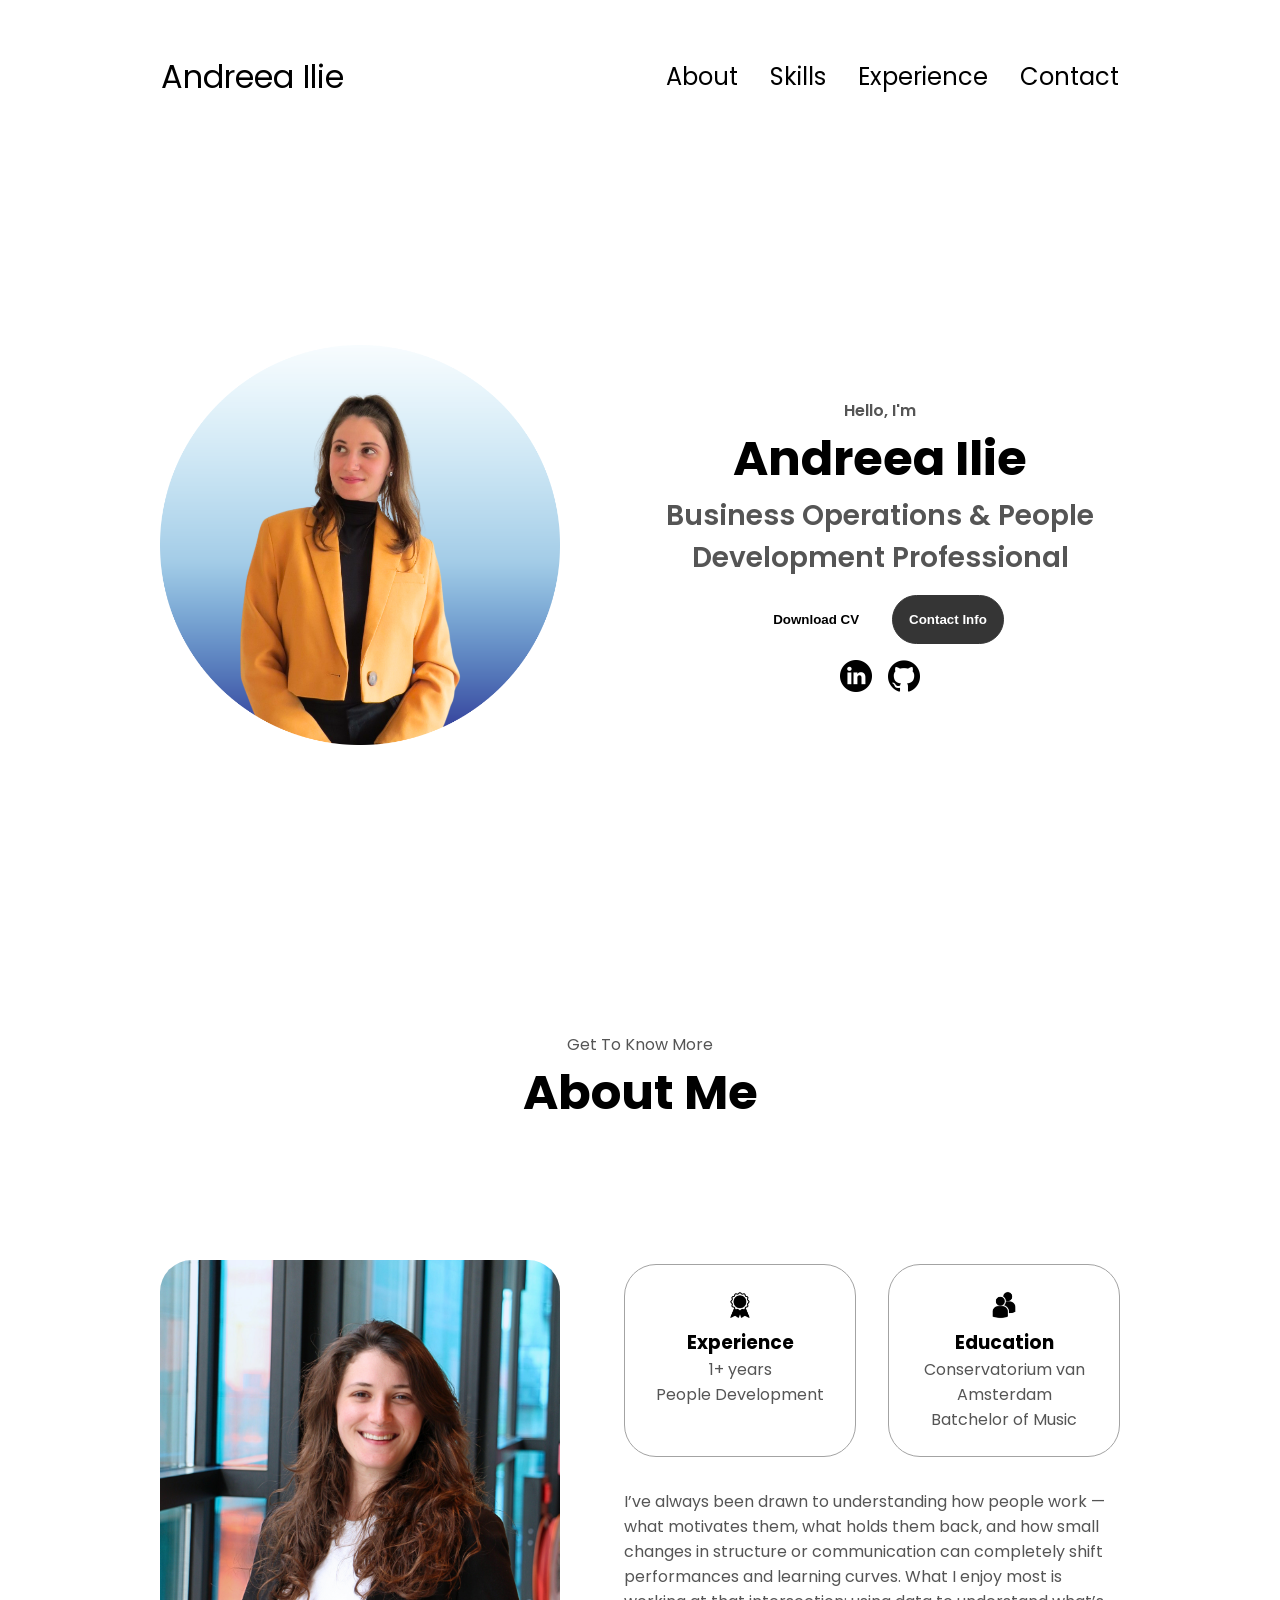
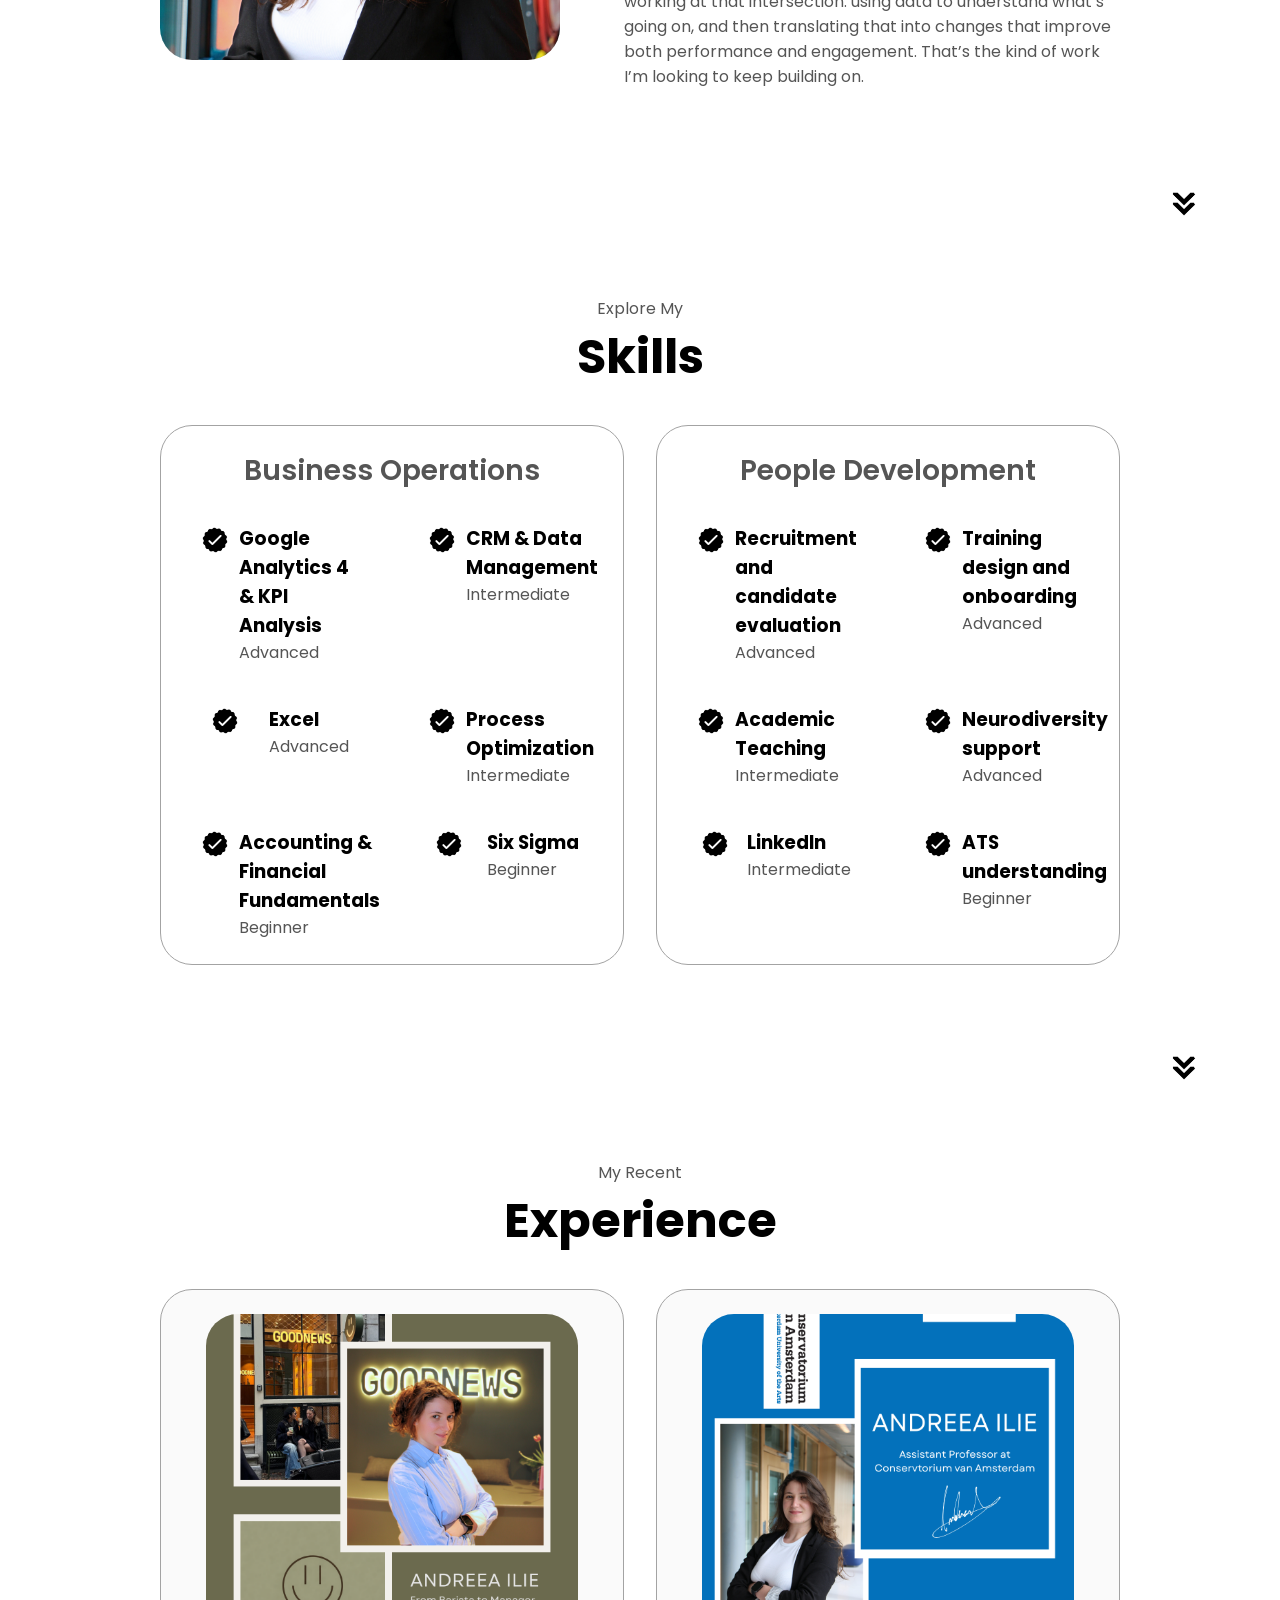
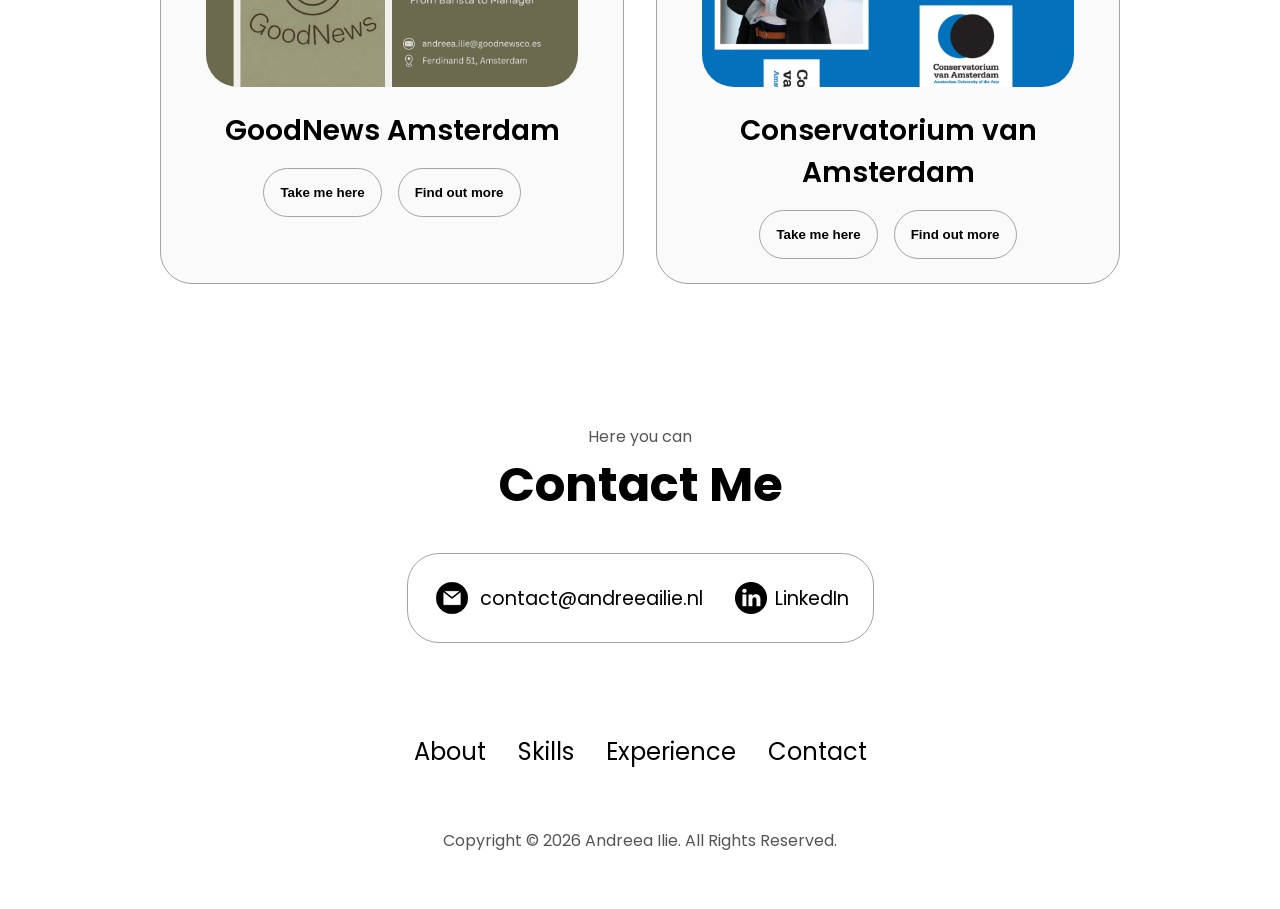
==== index.html @ b05b3b9e "Fix logo name spacing in hamburger nav" ====
<!doctype html>
<html lang="en">
  <head>
    <meta charset="UTF-8" />
    <meta http-equiv="X-UA-Compatible" content="IE=edge" />
    <meta name="viewport" content="width=device-width, initial-scale=1.0" />
    <title>My Portofolio</title>
    <link rel="stylesheet" href="style.css" />
    <link rel="stylesheet" href="mediaqueries.css" />
  </head>
  <body>
    <nav id="desktop-nav">
      <div class="logo">Andreea Ilie</div>
      <div>
        <ul class="nav-links">
          <li><a href="#about">About</a></li>
          <li><a href="#skills">Skills</a></li>
          <li><a href="#experience">Experience</a></li>
          <li><a href="#contact">Contact</a></li>
        </ul>
      </div>
    </nav>
    <nav id="hamburger-nav">
      <div class="logo">Andreea  Ilie</div>
      <div class="hamburger-menu">
        <div class="hamburger-icon" onclick="toggleMenu()">
          <span></span>
          <span></span>
          <span></span>
        </div>
        <div class="menu-links">
          <li><a href="#about" onclick="toggleMenu()">About</a></li>
          <li><a href="#skills" onclick="toggleMenu()">Skills</a></li>
          <li><a href="#experience" onclick="toggleMenu()">Experience</a></li>
          <li><a href="#contact" onclick="toggleMenu()">Contact</a></li>
        </div>
      </div>
    </nav>
    <section id="profile">
      <div class="section__pic-container">
        <img
          src="./assets/profile-pic.png"
          alt="Andreea Ilie profile picture"
        />
      </div>
      <div class="section__text">
        <p class="section__text__p1">Hello, I'm</p>
        <h1 class="title">Andreea Ilie</h1>
        <p class="section__text__p2">
          Business Operations & People Development Professional
        </p>
        <div class="btn-container">
          <button
            class="btn btn-color-2"
            onclick="window.open('./assets/resume-example.pdf')"
          >
            Download CV
          </button>
          <button
            class="btn btn-color-1"
            onclick="location.href = './#contact'"
          >
            Contact Info
          </button>
        </div>
        <div id="socials-container">
          <img
            src="./assets/linkedin.png"
            alt="My LinkedIn profile"
            class="icon"
            onclick="
              location.href = 'https://www.linkedin.com/in/andreea-ilie-nl/'
            "
          />
          <img
            src="./assets/github.png"
            alt="My Github profile"
            class="icon"
            onclick="location.href = 'https://github.com/andreeailie26/'"
          />
        </div>
      </div>
    </section>
    <section id="about">
      <p class="section__text__p1">Get To Know More</p>
      <h1 class="title">About Me</h1>
      <div class="section-container">
        <div class="section__pic-container">
          <img
            src="./assets/about-pic.png"
            alt="Profile picture"
            class="about-pic"
          />
        </div>
        <div class="about-details-container">
          <div class="about-containers">
            <div class="details-container">
              <img
                src="./assets/experience.png"
                alt="Experience icon"
                class="icon"
              />
              <h3>Experience</h3>
              <p>1+ years <br />People Development</p>
            </div>
            <div class="details-container">
              <img
                src="./assets/education.png"
                alt="Education icon"
                class="icon"
              />
              <h3>Education</h3>
              <p>Conservatorium van Amsterdam<br />Batchelor of Music</p>
            </div>
          </div>
          <div class="text-container">
            <p>
              I’ve always been drawn to understanding how people work — what
              motivates them, what holds them back, and how small changes in
              structure or communication can completely shift performances and
              learning curves. What I enjoy most is working at that
              intersection: using data to understand what’s going on, and then
              translating that into changes that improve both performance and
              engagement. That’s the kind of work I’m looking to keep building
              on.
            </p>
          </div>
        </div>
      </div>
      <img
        src="./assets/arrow.png"
        alt="Arrow icon"
        class="icon arrow"
        onclick="location.href = './#skills'"
      />
    </section>
    <section id="skills">
     <p class="section_text_p1">Explore My</p>
    <h1 class="title">Skills</h1>
    <div class="experience-details-container">
        <div class="about-containers">
            <div class="details-container">
                <h2 class="experience-sub-title">Business Operations</h2>
                    <div class="article-container">
                        <article>
                            <img 
                            src="./assets/checkmark.png" 
                            alt="Experience icon" 
                            class="icon"
                            /> 
                            <div>
                            <h3>Google Analytics 4 & KPI Analysis</h3> 
                            <p>Advanced</p>
                            </div>
                        </article>
                        <article>
                             <img 
                            src="./assets/checkmark.png" 
                            alt="Experience icon" 
                            class="icon"
                            /> 
                            <div>
                                <h3>CRM & Data Management</h3> 
                                <p>Intermediate</p>
                            </div>
                        </article>
                        <article>
                            <img 
                            src="./assets/checkmark.png" 
                            alt="Experience icon" 
                            class="icon"
                            /> 
                            <div>
                                <h3>Excel</h3> 
                                <p>Advanced</p>
                            </div>
                        </article>
                        <article>
                            <img 
                            src="./assets/checkmark.png" 
                            alt="Experience icon" 
                            class="icon"
                            /> 
                            <div>
                                <h3>Process Optimization</h3> 
                                <p>Intermediate</p>
                            </div>
                        </article>
                        <article>
                            <img 
                            src="./assets/checkmark.png" 
                            alt="Experience icon" 
                            class="icon"
                            /> 
                            <div>
                                <h3>Accounting & Financial Fundamentals</h3> 
                                <p>Beginner</p>
                            </div>
                        </article>
                        <article>
                            <img 
                            src="./assets/checkmark.png" 
                            alt="Experience icon" 
                            class="icon"
                            /> 
                            <div>
                                <h3>Six Sigma</h3> 
                                <p>Beginner</p>
                            </div>
                        </article>
                    </div>
                </div>
                    <div class="details-container">
                        <h2 class="experience-sub-title">People Development</h2>
                        <div class="article-container">
                            <article>
                                <img 
                                src="./assets/checkmark.png" 
                                alt="Experience icon" 
                                class="icon"
                                /> 
                                <div>
                                    <h3>Recruitment and candidate evaluation </h3> 
                                    <p>Advanced</p>
                                </div>
                            </article>
                            <article>
                                <img 
                                src="./assets/checkmark.png" 
                                alt="Experience icon" 
                                class="icon"
                                /> 
                                <div>
                                    <h3>Training design and onboarding</h3> 
                                    <p>Advanced</p>
                                </div>
                            </article>
                            <article>
                                <img 
                                src="./assets/checkmark.png" 
                                alt="Experience icon" 
                                class="icon"
                                /> 
                                <div>
                                    <h3>Academic Teaching</h3> 
                                    <p>Intermediate</p>
                                </div>
                            </article>
                            <article>
                                <img 
                                src="./assets/checkmark.png" 
                                alt="Experience icon" 
                                class="icon"
                                /> 
                                <div>
                                    <h3>Neurodiversity support</h3> 
                                    <p>Advanced</p>
                                </div>
                            </article>
                            <article>
                                <img 
                                src="./assets/checkmark.png" 
                                alt="Experience icon" 
                                class="icon"
                                /> 
                                <div>
                                    <h3>LinkedIn</h3> 
                                    <p>Intermediate</p>
                                </div>
                            </article>
                            <article>
                                <img 
                                src="./assets/checkmark.png" 
                                alt="Experience icon" 
                                class="icon"
                                /> 
                                <div>
                                    <h3>ATS understanding</h3> 
                                    <p>Beginner</p>                                </div>                        </div>
                    </div>
                </div>
            </div>
            <img 
                src="./assets/arrow.png"
                alt="Arrow icon"
                class="icon arrow"
                onclick="location.href='./#experience'"
            />
    </section>
     <section id="experience">
      <p class="section__text__p1">My Recent</p>
      <h1 class="title">Experience</h1>
       <div class="experience-details-container">
        <div class="about-containers">
          <div class="details-container color-container">
            <div class="experience-container">
              <img
                src="./assets/project-1.png"
                alt="Project 1"
                class="project-img"
              />
            </div>
            <h2 class="experience-sub-title project-title">GoodNews Amsterdam</h2>
            <div class="btn-container">
              <button
                class="btn btn-color-2 project-btn"
                onclick="location.href='https://goodnews.coffee/'"
              >
                Take me here
              </button>
              <button
                class="btn btn-color-2 project-btn"
                onclick="location.href='experience-goodnews.html'"
              >
                Find out more
              </button>
            </div>
          </div>
          <div class="details-container color-container">
            <div class="experience-container">
              <img
                src="./assets/project-2.png"
                alt="Project 2"
                class="project-img"
              />
            </div>
            <h2 class="experience-sub-title project-title">Conservatorium van Amsterdam</h2>
            <div class="btn-container">
              <button
                class="btn btn-color-2 project-btn"
                onclick="location.href='https://conservatoriumvanamsterdam.nl/'"
              >
                Take me here
              </button>
              <button
                class="btn btn-color-2 project-btn"
                onclick="location.href='experience-conservatorium.html'"
              >
                Find out more
              </button>
            </div>
          </div>
    </section>
    <section id="contact">
      <p class="section__text__p1">Here you can</p>
      <h1 class="title">Contact Me</h1>
      <div class="contact-info-upper-container">
        <div class="contact-info-container">
          <img
            src="./assets/email.png"
            alt="Email icon"
            class="icon contact-icon email-icon"
          />
          <p><a href="mailto:contact@andreeailie.nl">contact@andreeailie.nl</a></p>
        </div>
        <div class="contact-info-container">
          <img
            src="./assets/linkedin.png"
            alt="LinkedIn icon"
            class="icon contact-icon"
          />
          <p><a href="https://www.linkedin.com/in/andreea-ilie-nl/">LinkedIn</a></p>
        </div>
      </div>
    </section>
    <footer>
      <nav>
        <div class="nav-links-container">
          <ul class="nav-links">
            <li><a href="#about">About</a></li>
            <li><a href="#skills">Skills</a></li>
            <li><a href="#experience">Experience</a></li>
            <li><a href="#contact">Contact</a></li>
          </ul>
        </div>
      </nav>
      <p>Copyright &#169; 2026 Andreea Ilie. All Rights Reserved.</p>
    </footer>  
    <script src="script.js"></script>
  </body>
</html>
---- style.css ----
/* GENERAL */

@import url('https://fonts.googleapis.com/css2?family=Poppins:wght@300;400;500;600&display=swap');

* {
  margin: 0;
  padding: 0;
}

body {
  font-family: "Poppins", sans-serif;
}

html {
  scroll-behavior: smooth;
}

p {
  color: rgb(85, 85, 85);
}

/* TRANSITION */

a,
.btn {
  transition: all 300ms ease;
}

/* DESKTOP NAV */

nav,
.nav-links {
  display: flex;
}

nav {
  justify-content: space-around;
  align-items: center;
  height: 17vh;
}

.nav-links {
  gap: 2rem;
  list-style: none;
  font-size: 1.5rem;
}

a {
  color: black;
  text-decoration: none;
  text-decoration-color: white;
}

a:hover {
  color: grey;
  text-decoration: underline;
  text-underline-offset: 1rem;
  text-decoration-color: rgb(181, 181, 181);
}

.logo {
  font-size: 2rem;
}

.logo:hover {
  cursor: default;
}

/* HAMBURGER MENU */

#hamburger-nav {
  display: none;
}

.hamburger-menu {
  position: relative;
  display: inline-block;
}

.hamburger-icon {
  display: flex;
  flex-direction: column;
  justify-content: space-between;
  height: 24px;
  width: 30px;
  cursor: pointer;
}

.hamburger-icon span {
  width: 100%;
  height: 2px;
  background-color: black;
  transition: all 0.3 ease-in-out;
}

.menu-links {
  position: absolute;
  top: 100%;
  right: 0;
  background-color: white;
  width: fit-content;
  max-height: 0;
  overflow: hidden;
  transition: all 0.3 ease-in-out;
}

.menu-links a {
  display: block;
  padding: 10px;
  text-align: center;
  font-size: 1.5rem;
  color: black;
  text-decoration: none;
  transition: all 0.3 ease-in-out;
}

.menu-links li {
  list-style: none;
}

.menu-links.open {
  max-height: 300px;
}

.hamburger-icon.open span:first-child {
  transform: rotate(45deg) translate(10px, 5px);
}

.hamburger-icon.open span:nth-child(2) {
  opacity: 0;
}

.hamburger-icon.open span:last-child {
  transform: rotate(-45deg) translate(10px, -5px);
}

.hamburger-icon span:first-child {
  transform: none;
}

.hamburger-icon span:first-child {
  opacity: 1;
}

.hamburger-icon span:first-child {
  transform: none;
}

/* Section */

section {
  padding-top: 4vh;
  height: 96vh;
  margin: 0 10rem;
  box-sizing: border-box;
  min-height: fit-content;
}

.section-container {
  display: flex;
}

/* PROFILE SECTION */

#profile {
  display: flex;
  justify-content: center;
  gap: 5rem;
  height: 80vh;
}

.section__pic-container {
  display: flex;
  height: 450px;
  width: 450px;
  margin: auto 0;
}

.section__text {
  align-self: center;
  text-align: center;
}

.section__text p {
  font-weight: 600;
}

.section__text__p1 {
  text-align: center;
}

.section__text__p2 {
  font-size: 1.75rem;
  margin-bottom: 1rem;
}

.title {
  font-size: 3rem;
  text-align: center;
}

#socials-container {
  display: flex;
  justify-content: center;
  margin-top: 1rem;
  gap: 1rem;
}

/* ICONS */

.icon {
    cursor: pointer;
    height: 2rem;
}

/* BUTTONS */

.btn-container {
  display: flex;
  justify-content: center;
  gap: 1rem;
}

.btn {
  font-weight: 600;
  transition: all 300ms ease;
  padding: 1rem;
  border-radius: 2rem;
}

.btn-color-1,
.btn-color-2,
.btn-color-3 {
  border: rgb(53, 53, 53) 0.1rem solid;
}


.btn-color-3 {
  align-content: center;
  width: 20rem;
}

.btn-color-1:hover,
.btn-color-2:hover,
.btn-color-3:hover {
  cursor: pointer;
}

.btn-color-1,
.btn-color-2:hover,
.btn-color-3:hover {
  background: rgb(53, 53, 53);
  color: white;
}

.btn-color-1:hover {
  background: rgb(0, 0, 0);
}

.btn-color-2, 
.btn-color-3 {
  background: none;
}

.btn-color-2,
.btn-color-3:hover {
  border: rgb(255, 255, 255) 0.1rem solid;
}

.btn-container {
  gap: 1rem;
}

/* ABOUT SECTION */

#about {
  position: relative;
}

.about-containers {
  gap: 2rem;
  margin-bottom: 2rem;
  margin-top: 2rem;
}

.about-details-container {
  justify-content: center;
  flex-direction: column;
}

.about-containers,
.about-details-container {
  display: flex;
}

.about-pic {
  border-radius: 2rem;
}

.arrow {
  position: absolute;
  right: -5rem;
  bottom: 2.5rem;
}

.details-container {
  padding: 1.5rem;
  flex: 1;
  background: white;
  border-radius: 2rem;
  border: rgb(53, 53, 53) 0.1rem solid;
  border-color: rgb(163, 163, 163);
  text-align: center;
}

.section-container {
  gap: 4rem;
  height: 80%;
}

.section__pic-container {
  height: 400px;
  width: 400px;
  margin: auto 0;
}

/* SKILLS SECTION */

#skills {
    position: relative;
}

.section_text_p1 {
    text-align: center;
}

.experience-sub-title {
    color: rgb(85, 85, 85);
    font-weight: 600;
    font-size: 1.75rem;
    margin-bottom: 2rem;
}

.article-container {
  display: flex;
  text-align: initial;
  flex-wrap: wrap;
  flex-direction: row;
  gap: 2.5rem;
  justify-content: space-around;
}

article {
  display: flex;
  width: 10rem;
  justify-content: space-around;
  gap: 0.5rem;
}

article .icon {
  cursor: default;
}

/* EXPERIENCE SECTION */

#projects {
  position: relative;
}

.color-container {
  border-color: rgb(163, 163, 163);
  background: rgb(250, 250, 250);
}

.project-img {
  border-radius: 2rem;
  width: 90%;
  height: 90%;
}

.project-title {
  margin: 1rem;
  color: black;
}

.project-btn {
  color: black;
  border-color: rgb(163, 163, 163);
}

/* CONTACT */

#contact {
  display: flex;
  justify-content: center;
  flex-direction: column;
  height: 70vh;
}

.contact-info-upper-container {
  display: flex;
  justify-content: center;
  border-radius: 2rem;
  border: rgb(53, 53, 53) 0.1rem solid;
  border-color: rgb(163, 163, 163);
  background: (250, 250, 250);
  margin: 2rem auto;
  padding: 0.5rem;
}

.contact-info-container {
  display: flex;
  align-items: center;
  justify-content: center;
  gap: 0.5rem;
  margin: 1rem;
}

.contact-info-container p {
  font-size: larger;
}

.contact-icon {
  cursor: default;
}

.email-icon {
  height: 2.5rem;
}

/* FOOTER SECTION */

footer {
  height: 26vh;
  margin: 0 1rem;
}

footer p {
  text-align: center;
}

/* GOODNEWS AND CVA SECTION */

.project-page {
  width: min(1100px, 90%);
  margin: 0 auto;
  padding: 4rem 0;
}

.project-page h1 {
  text-align: center;
  margin-bottom: 2rem;
}

.carousel {
  position: relative;
  width: 100%;
  max-width: 900px;
  margin: 0 auto;
  overflow: hidden;
  border-radius: 1.5rem;
  background: #f5f5f5;
}

.carousel-track {
  display: flex;
  transition: transform 0.5s ease-in-out;
  width: 100%;
}

.carousel-slide {
  width: 100%;
  flex: 0 0 100%;
  display: block;
  object-fit: cover;
  max-height: 600px;
}

.carousel-btn {
  position: absolute;
  top: 50%;
  transform: translateY(-50%);
  z-index: 10;
  border: none;
  background: rgba(0, 0, 0, 0.45);
  color: white;
  font-size: 2rem;
  width: 3rem;
  height: 3rem;
  border-radius: 50%;
  cursor: pointer;
  display: grid;
  place-items: center;
  transition: background 0.2s ease;
}

.carousel-btn:hover {
  background: rgba(0, 0, 0, 0.7);
}

.carousel-btn.prev {
  left: 1rem;
}

.carousel-btn.next {
  right: 1rem;
}

.carousel.single-slide .carousel-btn {
  display: none;
}

.experience-description {
  max-width: 800px;
  margin: 3rem auto;
  padding: 0 1rem;
  text-align: left;
  border-top: 1px solid #ddd;
  padding-top: 2rem;
}

.experience-description h2 {
  font-size: 2rem;
  margin-bottom: 1rem;
}

.experience-description p {
  font-size: 1.1rem;
  line-height: 1.6;
  color: #555;
  margin-bottom: 1rem;
}

.button-row {
  position: relative;
  margin-top: 2rem;
}

/* Center button */
.download-btn {
  display: block;
  width: fit-content;
  margin: 0 auto;

  padding: 10px 18px;
  background-color: #333;
  color: #fff;
  text-decoration: none;
  border-radius: 8px;

  transition: 0.3s ease;
}

.download-btn:hover {
  background-color: #555;
}

/* Right-aligned button */
.back-btn {
  position: absolute;
  right: 0;
  top: 0;

  padding: 10px 18px;
  background-color: transparent;
  border: 2px solid #333;
  color: #333;
  text-decoration: none;
  border-radius: 8px;

  transition: 0.3s ease;
}

.back-btn:hover {
  background-color: #333;
  color: #fff;
}
---- mediaqueries.css ----
@media screen and (max-width: 1400px) {
  #profile {
    height: 83vh;
    margin-bottom: 6rem;
  }
  .about-containers {
    flex-wrap: wrap;
  }
  #contact,
  #projects {
    height: fit-content;
  }
}

@media screen and (max-width: 1200px) {
  #desktop-nav {
    display: none;
  }
  #hamburger-nav {
    display: flex;
  }
  #experience,
  .experience-details-container {
    margin-top: 2rem;
  }
  #profile,
  .section-container {
    display: block;
  }
  .arrow {
    display: none;
  }
  section,
  .section-container {
    height: fit-content;
  }
  section {
    margin: 0 5%;
  }
  .section__pic-container {
    width: 275px;
    height: 275px;
    margin: 0 auto 2rem;
  }
  .about-containers {
    margin-top: 0;
  }
}

@media screen and (max-width: 600px) {
  #contact,
  footer {
    height: 40vh;
  }
  #profile {
    height: 83vh;
    margin-bottom: 0;
  }
  article {
    font-size: 1rem;
  }
  footer nav {
    height: fit-content;
    margin-bottom: 2rem;
  }
  .about-containers,
  .contact-info-upper-container,
  .btn-container {
    flex-wrap: wrap;
  }
  .contact-info-container {
    margin: 0;
  }
  .contact-info-container p,
  .nav-links li a {
    font-size: 1rem;
  }
  .experience-sub-title {
    font-size: 1.25rem;
  }
  .logo {
    font-size: 1.5rem;
  }
  .nav-links {
    flex-direction: column;
    gap: 0.5rem;
    text-align: center;
  }
  .section__pic-container {
    width: auto;
    height: 46vw;
    justify-content: center;
  }
  .section__text__p2 {
    font-size: 1.25rem;
  }
  .title {
    font-size: 2rem;
  }
  .text-container {
    text-align: justify;
  }
}
@media (max-width: 600px) {
  .button-row {
    display: flex;
    flex-direction: column;
    align-items: center;
    gap: 1rem;
  }

  .back-btn {
    position: static;
  }
}
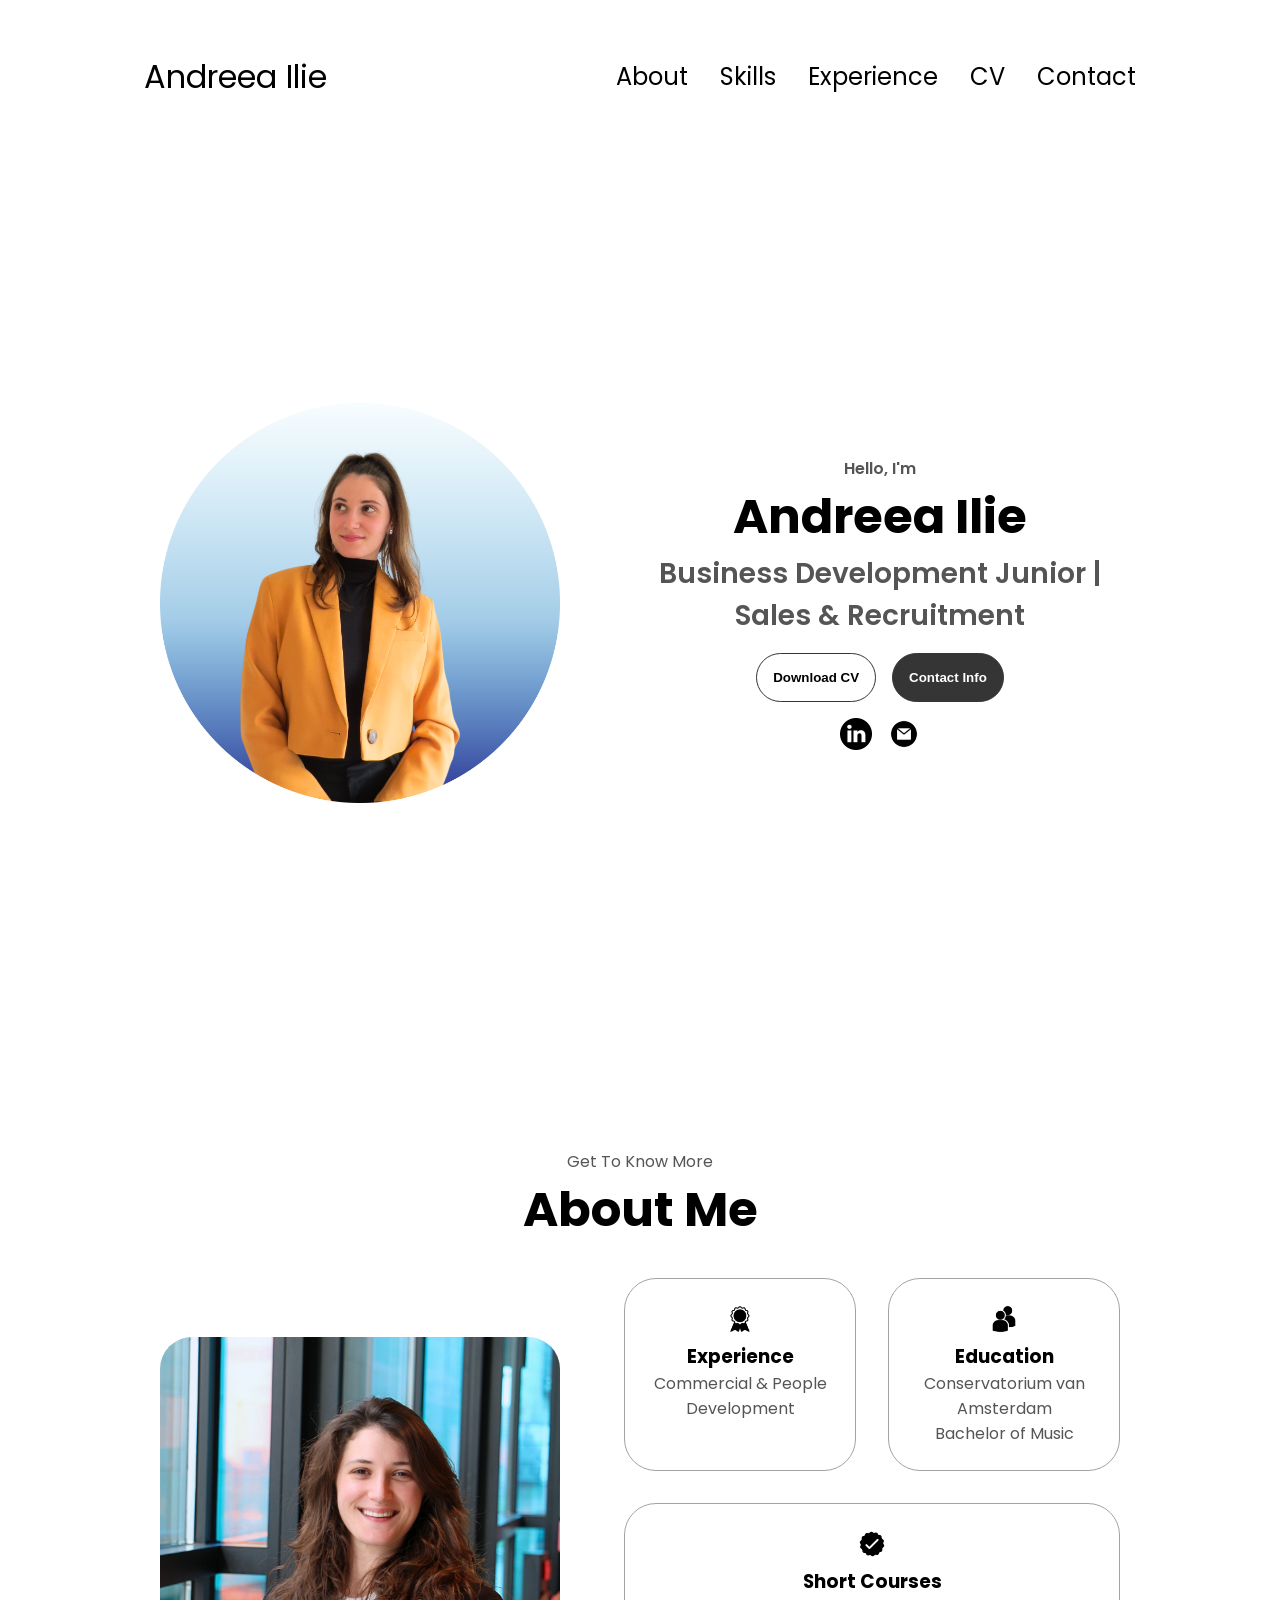
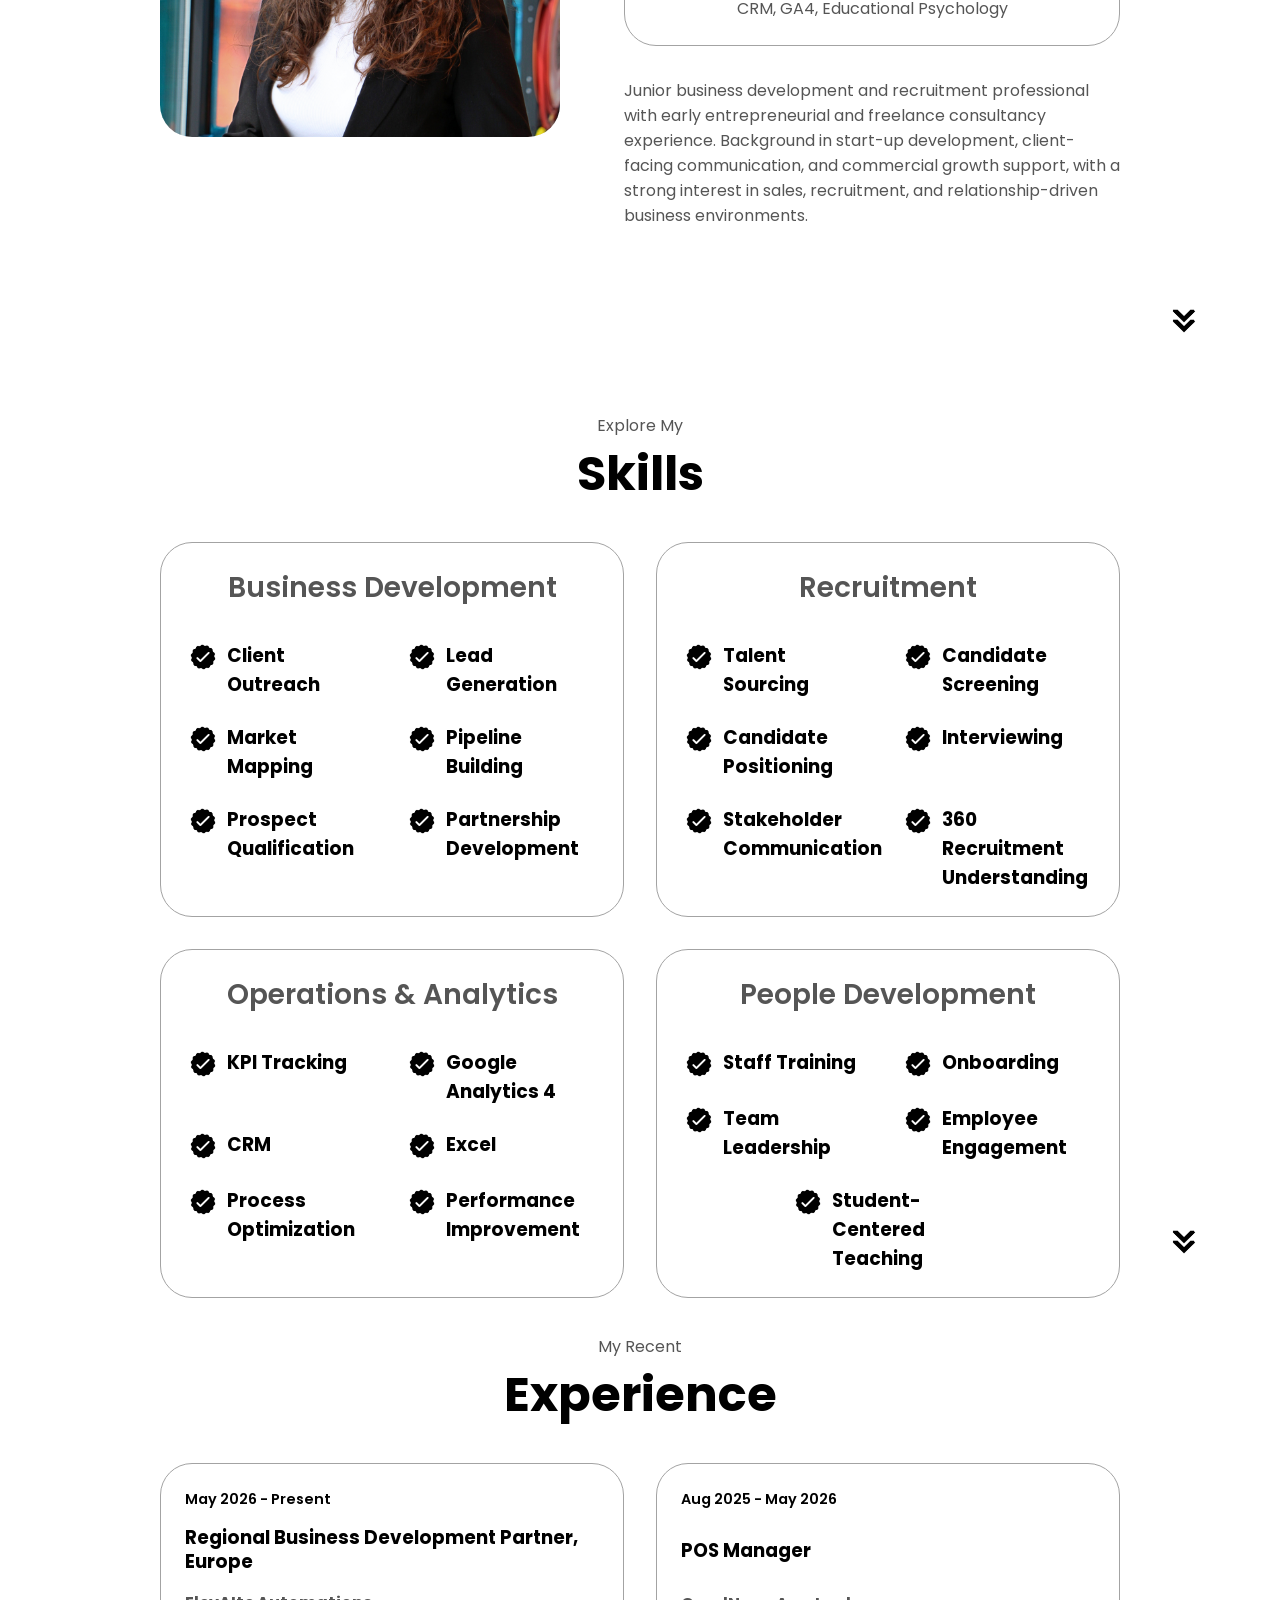
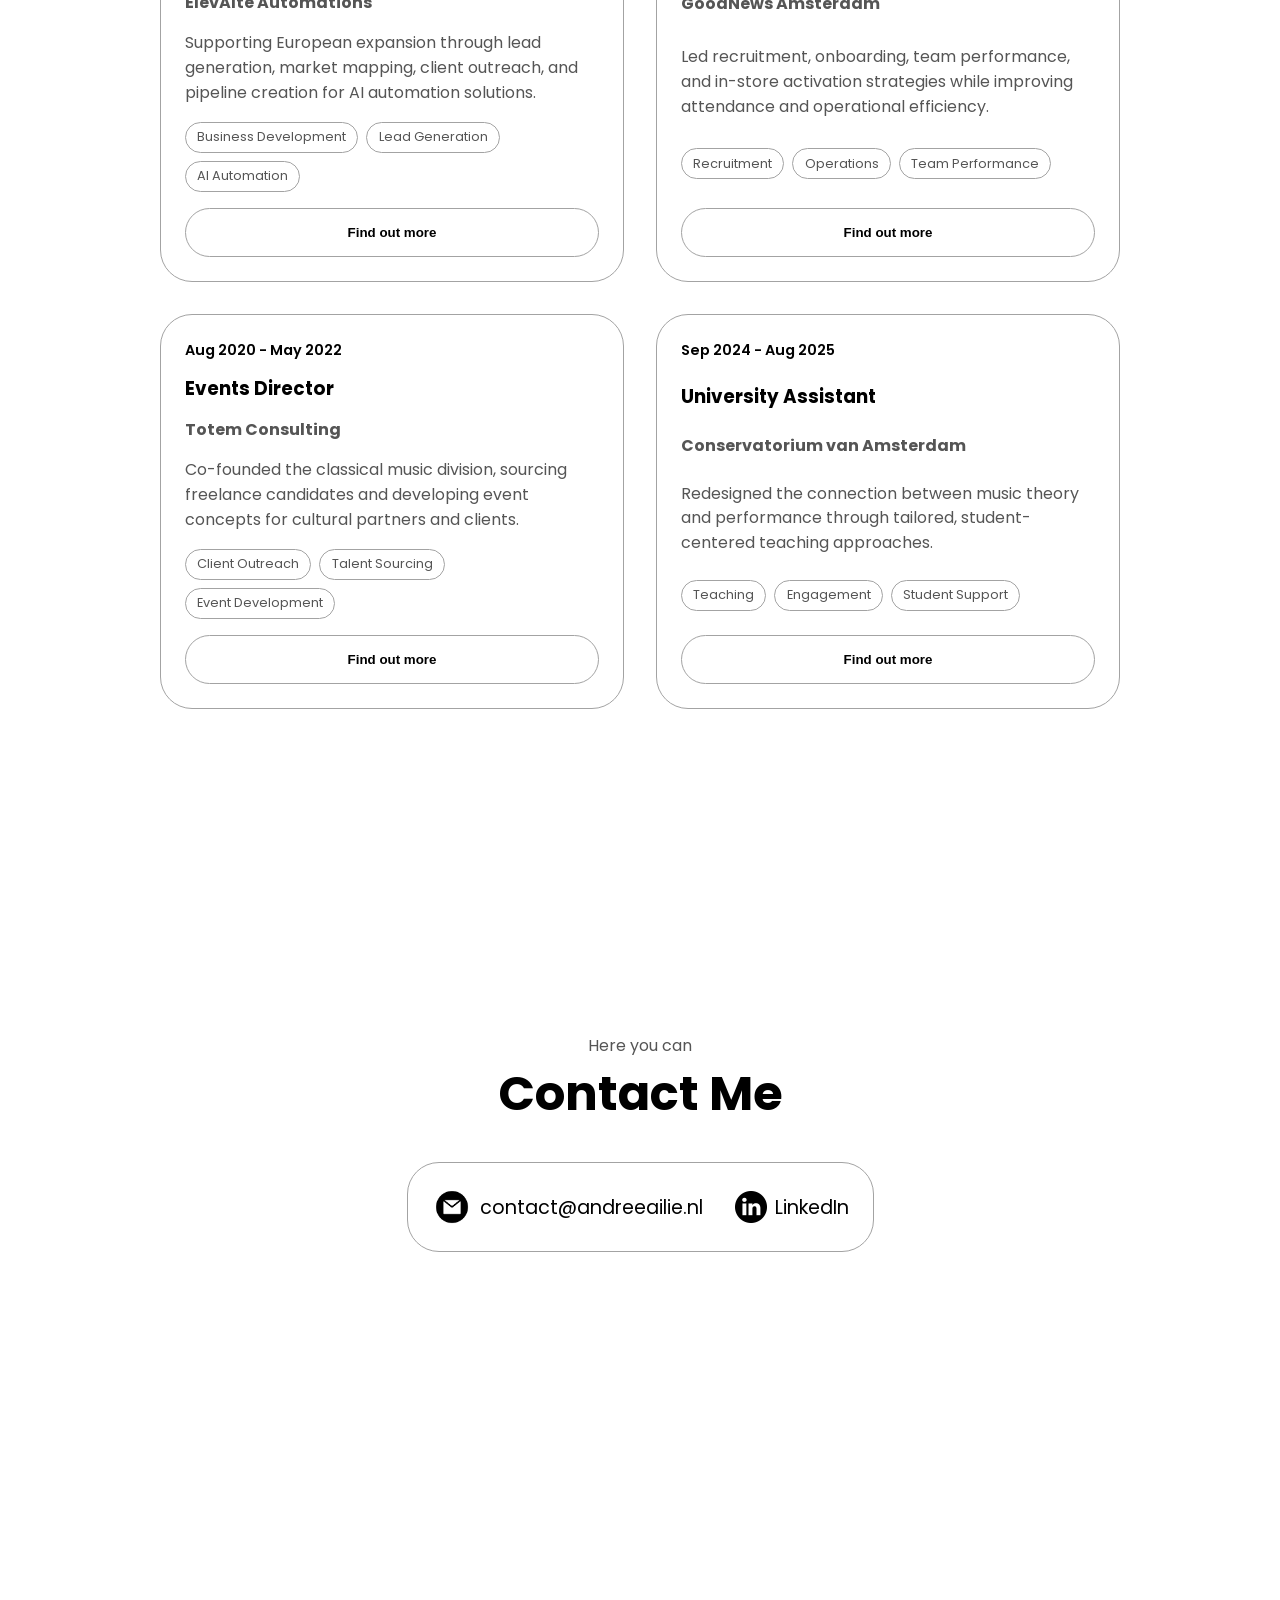
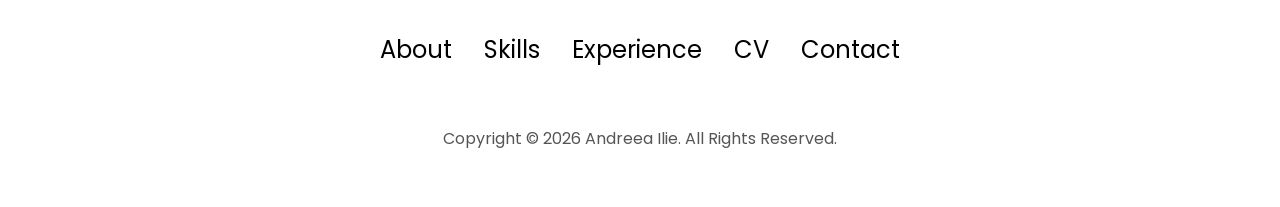
==== commit 3038e3b8: "Align portfolio with updated CV" ====
--- a/index.html
+++ b/index.html
@@ -4,7 +4,7 @@
     <meta charset="UTF-8" />
     <meta http-equiv="X-UA-Compatible" content="IE=edge" />
     <meta name="viewport" content="width=device-width, initial-scale=1.0" />
-    <title>My Portofolio</title>
+    <title>Andreea Ilie | Portfolio</title>
     <link rel="stylesheet" href="style.css" />
     <link rel="stylesheet" href="mediaqueries.css" />
   </head>
@@ -16,6 +16,7 @@
           <li><a href="#about">About</a></li>
           <li><a href="#skills">Skills</a></li>
           <li><a href="#experience">Experience</a></li>
+          <li><a href="./assets/andreea-ilie-resume.pdf">CV</a></li>
           <li><a href="#contact">Contact</a></li>
         </ul>
       </div>
@@ -32,6 +33,11 @@
           <li><a href="#about" onclick="toggleMenu()">About</a></li>
           <li><a href="#skills" onclick="toggleMenu()">Skills</a></li>
           <li><a href="#experience" onclick="toggleMenu()">Experience</a></li>
+          <li>
+            <a href="./assets/andreea-ilie-resume.pdf" onclick="toggleMenu()"
+              >CV</a
+            >
+          </li>
           <li><a href="#contact" onclick="toggleMenu()">Contact</a></li>
         </div>
       </div>
@@ -47,12 +53,12 @@
         <p class="section__text__p1">Hello, I'm</p>
         <h1 class="title">Andreea Ilie</h1>
         <p class="section__text__p2">
-          Business Operations & People Development Professional
+          Business Development Junior | Sales & Recruitment
         </p>
         <div class="btn-container">
           <button
             class="btn btn-color-2"
-            onclick="window.open('./assets/resume-example.pdf')"
+            onclick="window.open('./assets/andreea-ilie-resume.pdf')"
           >
             Download CV
           </button>
@@ -68,15 +74,13 @@
             src="./assets/linkedin.png"
             alt="My LinkedIn profile"
             class="icon"
-            onclick="
-              location.href = 'https://www.linkedin.com/in/andreea-ilie-nl/'
-            "
+            onclick="location.href = 'https://www.linkedin.com/in/andreea-ilie-nl/'"
           />
           <img
-            src="./assets/github.png"
-            alt="My Github profile"
+            src="./assets/email.png"
+            alt="Email me"
             class="icon"
-            onclick="location.href = 'https://github.com/andreeailie26/'"
+            onclick="location.href = 'mailto:contact@andreeailie.nl'"
           />
         </div>
       </div>
@@ -101,7 +105,7 @@
                 class="icon"
               />
               <h3>Experience</h3>
-              <p>1+ years <br />People Development</p>
+              <p>Commercial & People Development</p>
             </div>
             <div class="details-container">
               <img
@@ -110,19 +114,25 @@
                 class="icon"
               />
               <h3>Education</h3>
-              <p>Conservatorium van Amsterdam<br />Batchelor of Music</p>
+              <p>Conservatorium van Amsterdam<br />Bachelor of Music</p>
+            </div>
+            <div class="details-container">
+              <img
+                src="./assets/checkmark.png"
+                alt="Courses icon"
+                class="icon"
+              />
+              <h3>Short Courses</h3>
+              <p>CRM, GA4, Educational Psychology</p>
             </div>
           </div>
           <div class="text-container">
             <p>
-              I’ve always been drawn to understanding how people work — what
-              motivates them, what holds them back, and how small changes in
-              structure or communication can completely shift performances and
-              learning curves. What I enjoy most is working at that
-              intersection: using data to understand what’s going on, and then
-              translating that into changes that improve both performance and
-              engagement. That’s the kind of work I’m looking to keep building
-              on.
+              Junior business development and recruitment professional with
+              early entrepreneurial and freelance consultancy experience.
+              Background in start-up development, client-facing communication,
+              and commercial growth support, with a strong interest in sales,
+              recruitment, and relationship-driven business environments.
             </p>
           </div>
         </div>
@@ -135,211 +145,221 @@
       />
     </section>
     <section id="skills">
-     <p class="section_text_p1">Explore My</p>
-    <h1 class="title">Skills</h1>
-    <div class="experience-details-container">
-        <div class="about-containers">
-            <div class="details-container">
-                <h2 class="experience-sub-title">Business Operations</h2>
-                    <div class="article-container">
-                        <article>
-                            <img 
-                            src="./assets/checkmark.png" 
-                            alt="Experience icon" 
-                            class="icon"
-                            /> 
-                            <div>
-                            <h3>Google Analytics 4 & KPI Analysis</h3> 
-                            <p>Advanced</p>
-                            </div>
-                        </article>
-                        <article>
-                             <img 
-                            src="./assets/checkmark.png" 
-                            alt="Experience icon" 
-                            class="icon"
-                            /> 
-                            <div>
-                                <h3>CRM & Data Management</h3> 
-                                <p>Intermediate</p>
-                            </div>
-                        </article>
-                        <article>
-                            <img 
-                            src="./assets/checkmark.png" 
-                            alt="Experience icon" 
-                            class="icon"
-                            /> 
-                            <div>
-                                <h3>Excel</h3> 
-                                <p>Advanced</p>
-                            </div>
-                        </article>
-                        <article>
-                            <img 
-                            src="./assets/checkmark.png" 
-                            alt="Experience icon" 
-                            class="icon"
-                            /> 
-                            <div>
-                                <h3>Process Optimization</h3> 
-                                <p>Intermediate</p>
-                            </div>
-                        </article>
-                        <article>
-                            <img 
-                            src="./assets/checkmark.png" 
-                            alt="Experience icon" 
-                            class="icon"
-                            /> 
-                            <div>
-                                <h3>Accounting & Financial Fundamentals</h3> 
-                                <p>Beginner</p>
-                            </div>
-                        </article>
-                        <article>
-                            <img 
-                            src="./assets/checkmark.png" 
-                            alt="Experience icon" 
-                            class="icon"
-                            /> 
-                            <div>
-                                <h3>Six Sigma</h3> 
-                                <p>Beginner</p>
-                            </div>
-                        </article>
-                    </div>
-                </div>
-                    <div class="details-container">
-                        <h2 class="experience-sub-title">People Development</h2>
-                        <div class="article-container">
-                            <article>
-                                <img 
-                                src="./assets/checkmark.png" 
-                                alt="Experience icon" 
-                                class="icon"
-                                /> 
-                                <div>
-                                    <h3>Recruitment and candidate evaluation </h3> 
-                                    <p>Advanced</p>
-                                </div>
-                            </article>
-                            <article>
-                                <img 
-                                src="./assets/checkmark.png" 
-                                alt="Experience icon" 
-                                class="icon"
-                                /> 
-                                <div>
-                                    <h3>Training design and onboarding</h3> 
-                                    <p>Advanced</p>
-                                </div>
-                            </article>
-                            <article>
-                                <img 
-                                src="./assets/checkmark.png" 
-                                alt="Experience icon" 
-                                class="icon"
-                                /> 
-                                <div>
-                                    <h3>Academic Teaching</h3> 
-                                    <p>Intermediate</p>
-                                </div>
-                            </article>
-                            <article>
-                                <img 
-                                src="./assets/checkmark.png" 
-                                alt="Experience icon" 
-                                class="icon"
-                                /> 
-                                <div>
-                                    <h3>Neurodiversity support</h3> 
-                                    <p>Advanced</p>
-                                </div>
-                            </article>
-                            <article>
-                                <img 
-                                src="./assets/checkmark.png" 
-                                alt="Experience icon" 
-                                class="icon"
-                                /> 
-                                <div>
-                                    <h3>LinkedIn</h3> 
-                                    <p>Intermediate</p>
-                                </div>
-                            </article>
-                            <article>
-                                <img 
-                                src="./assets/checkmark.png" 
-                                alt="Experience icon" 
-                                class="icon"
-                                /> 
-                                <div>
-                                    <h3>ATS understanding</h3> 
-                                    <p>Beginner</p>                                </div>                        </div>
-                    </div>
-                </div>
-            </div>
-            <img 
-                src="./assets/arrow.png"
-                alt="Arrow icon"
-                class="icon arrow"
-                onclick="location.href='./#experience'"
-            />
+      <p class="section__text__p1">Explore My</p>
+      <h1 class="title">Skills</h1>
+      <div class="experience-details-container">
+        <div class="skill-grid">
+          <div class="details-container">
+            <h2 class="experience-sub-title">Business Development</h2>
+            <div class="article-container">
+              <article>
+                <img src="./assets/checkmark.png" alt="" class="icon" />
+                <h3>Client Outreach</h3>
+              </article>
+              <article>
+                <img src="./assets/checkmark.png" alt="" class="icon" />
+                <h3>Lead Generation</h3>
+              </article>
+              <article>
+                <img src="./assets/checkmark.png" alt="" class="icon" />
+                <h3>Market Mapping</h3>
+              </article>
+              <article>
+                <img src="./assets/checkmark.png" alt="" class="icon" />
+                <h3>Pipeline Building</h3>
+              </article>
+              <article>
+                <img src="./assets/checkmark.png" alt="" class="icon" />
+                <h3>Prospect Qualification</h3>
+              </article>
+              <article>
+                <img src="./assets/checkmark.png" alt="" class="icon" />
+                <h3>Partnership Development</h3>
+              </article>
+            </div>
+          </div>
+          <div class="details-container">
+            <h2 class="experience-sub-title">Recruitment</h2>
+            <div class="article-container">
+              <article>
+                <img src="./assets/checkmark.png" alt="" class="icon" />
+                <h3>Talent Sourcing</h3>
+              </article>
+              <article>
+                <img src="./assets/checkmark.png" alt="" class="icon" />
+                <h3>Candidate Screening</h3>
+              </article>
+              <article>
+                <img src="./assets/checkmark.png" alt="" class="icon" />
+                <h3>Candidate Positioning</h3>
+              </article>
+              <article>
+                <img src="./assets/checkmark.png" alt="" class="icon" />
+                <h3>Interviewing</h3>
+              </article>
+              <article>
+                <img src="./assets/checkmark.png" alt="" class="icon" />
+                <h3>Stakeholder Communication</h3>
+              </article>
+              <article>
+                <img src="./assets/checkmark.png" alt="" class="icon" />
+                <h3>360 Recruitment Understanding</h3>
+              </article>
+            </div>
+          </div>
+          <div class="details-container">
+            <h2 class="experience-sub-title">Operations & Analytics</h2>
+            <div class="article-container">
+              <article>
+                <img src="./assets/checkmark.png" alt="" class="icon" />
+                <h3>KPI Tracking</h3>
+              </article>
+              <article>
+                <img src="./assets/checkmark.png" alt="" class="icon" />
+                <h3>Google Analytics 4</h3>
+              </article>
+              <article>
+                <img src="./assets/checkmark.png" alt="" class="icon" />
+                <h3>CRM</h3>
+              </article>
+              <article>
+                <img src="./assets/checkmark.png" alt="" class="icon" />
+                <h3>Excel</h3>
+              </article>
+              <article>
+                <img src="./assets/checkmark.png" alt="" class="icon" />
+                <h3>Process Optimization</h3>
+              </article>
+              <article>
+                <img src="./assets/checkmark.png" alt="" class="icon" />
+                <h3>Performance Improvement</h3>
+              </article>
+            </div>
+          </div>
+          <div class="details-container">
+            <h2 class="experience-sub-title">People Development</h2>
+            <div class="article-container">
+              <article>
+                <img src="./assets/checkmark.png" alt="" class="icon" />
+                <h3>Staff Training</h3>
+              </article>
+              <article>
+                <img src="./assets/checkmark.png" alt="" class="icon" />
+                <h3>Onboarding</h3>
+              </article>
+              <article>
+                <img src="./assets/checkmark.png" alt="" class="icon" />
+                <h3>Team Leadership</h3>
+              </article>
+              <article>
+                <img src="./assets/checkmark.png" alt="" class="icon" />
+                <h3>Employee Engagement</h3>
+              </article>
+              <article>
+                <img src="./assets/checkmark.png" alt="" class="icon" />
+                <h3>Student-Centered Teaching</h3>
+              </article>
+            </div>
+          </div>
+        </div>
+      </div>
+      <img
+        src="./assets/arrow.png"
+        alt="Arrow icon"
+        class="icon arrow"
+        onclick="location.href='./#experience'"
+      />
     </section>
-     <section id="experience">
+    <section id="experience">
       <p class="section__text__p1">My Recent</p>
       <h1 class="title">Experience</h1>
-       <div class="experience-details-container">
-        <div class="about-containers">
-          <div class="details-container color-container">
-            <div class="experience-container">
-              <img
-                src="./assets/project-1.png"
-                alt="Project 1"
-                class="project-img"
-              />
-            </div>
-            <h2 class="experience-sub-title project-title">GoodNews Amsterdam</h2>
-            <div class="btn-container">
-              <button
-                class="btn btn-color-2 project-btn"
-                onclick="location.href='https://goodnews.coffee/'"
-              >
-                Take me here
-              </button>
-              <button
-                class="btn btn-color-2 project-btn"
-                onclick="location.href='experience-goodnews.html'"
-              >
-                Find out more
-              </button>
-            </div>
-          </div>
-          <div class="details-container color-container">
-            <div class="experience-container">
-              <img
-                src="./assets/project-2.png"
-                alt="Project 2"
-                class="project-img"
-              />
-            </div>
-            <h2 class="experience-sub-title project-title">Conservatorium van Amsterdam</h2>
-            <div class="btn-container">
-              <button
-                class="btn btn-color-2 project-btn"
-                onclick="location.href='https://conservatoriumvanamsterdam.nl/'"
-              >
-                Take me here
-              </button>
-              <button
-                class="btn btn-color-2 project-btn"
-                onclick="location.href='experience-conservatorium.html'"
-              >
-                Find out more
-              </button>
-            </div>
-          </div>
+      <div class="experience-details-container">
+        <div class="experience-grid">
+          <article class="details-container role-card">
+            <p class="role-date">May 2026 - Present</p>
+            <h2>Regional Business Development Partner, Europe</h2>
+            <h3>ElevAIte Automations</h3>
+            <p>
+              Supporting European expansion through lead generation, market
+              mapping, client outreach, and pipeline creation for AI automation
+              solutions.
+            </p>
+            <div class="tag-list">
+              <span>Business Development</span>
+              <span>Lead Generation</span>
+              <span>AI Automation</span>
+            </div>
+            <button
+              class="btn btn-color-2 project-btn"
+              onclick="location.href='experience-elevaite.html'"
+            >
+              Find out more
+            </button>
+          </article>
+          <article class="details-container role-card">
+            <p class="role-date">Aug 2025 - May 2026</p>
+            <h2>POS Manager</h2>
+            <h3>GoodNews Amsterdam</h3>
+            <p>
+              Led recruitment, onboarding, team performance, and in-store
+              activation strategies while improving attendance and operational
+              efficiency.
+            </p>
+            <div class="tag-list">
+              <span>Recruitment</span>
+              <span>Operations</span>
+              <span>Team Performance</span>
+            </div>
+            <button
+              class="btn btn-color-2 project-btn"
+              onclick="location.href='experience-goodnews.html'"
+            >
+              Find out more
+            </button>
+          </article>
+          <article class="details-container role-card">
+            <p class="role-date">Aug 2020 - May 2022</p>
+            <h2>Events Director</h2>
+            <h3>Totem Consulting</h3>
+            <p>
+              Co-founded the classical music division, sourcing freelance
+              candidates and developing event concepts for cultural partners and
+              clients.
+            </p>
+            <div class="tag-list">
+              <span>Client Outreach</span>
+              <span>Talent Sourcing</span>
+              <span>Event Development</span>
+            </div>
+            <button
+              class="btn btn-color-2 project-btn"
+              onclick="location.href='experience-totem.html'"
+            >
+              Find out more
+            </button>
+          </article>
+          <article class="details-container role-card">
+            <p class="role-date">Sep 2024 - Aug 2025</p>
+            <h2>University Assistant</h2>
+            <h3>Conservatorium van Amsterdam</h3>
+            <p>
+              Redesigned the connection between music theory and performance
+              through tailored, student-centered teaching approaches.
+            </p>
+            <div class="tag-list">
+              <span>Teaching</span>
+              <span>Engagement</span>
+              <span>Student Support</span>
+            </div>
+            <button
+              class="btn btn-color-2 project-btn"
+              onclick="location.href='experience-conservatorium.html'"
+            >
+              Find out more
+            </button>
+          </article>
+        </div>
+      </div>
     </section>
     <section id="contact">
       <p class="section__text__p1">Here you can</p>
@@ -370,12 +390,13 @@
             <li><a href="#about">About</a></li>
             <li><a href="#skills">Skills</a></li>
             <li><a href="#experience">Experience</a></li>
+            <li><a href="./assets/andreea-ilie-resume.pdf">CV</a></li>
             <li><a href="#contact">Contact</a></li>
           </ul>
         </div>
       </nav>
       <p>Copyright &#169; 2026 Andreea Ilie. All Rights Reserved.</p>
-    </footer>  
+    </footer>
     <script src="script.js"></script>
   </body>
 </html>
--- a/style.css
+++ b/style.css
@@ -9,6 +9,8 @@
 
 body {
   font-family: "Poppins", sans-serif;
+  background: white;
+  color: black;
 }
 
 html {
@@ -150,10 +152,9 @@
 
 section {
   padding-top: 4vh;
-  height: 96vh;
+  min-height: 96vh;
   margin: 0 10rem;
   box-sizing: border-box;
-  min-height: fit-content;
 }
 
 .section-container {
@@ -260,11 +261,15 @@
 .btn-color-2, 
 .btn-color-3 {
   background: none;
-}
-
-.btn-color-2,
+  color: black;
+}
+
+.btn-color-2 {
+  border-color: rgb(53, 53, 53);
+}
+
 .btn-color-3:hover {
-  border: rgb(255, 255, 255) 0.1rem solid;
+  border-color: rgb(255, 255, 255);
 }
 
 .btn-container {
@@ -346,14 +351,15 @@
   text-align: initial;
   flex-wrap: wrap;
   flex-direction: row;
-  gap: 2.5rem;
+  gap: 1.5rem;
   justify-content: space-around;
 }
 
 article {
   display: flex;
-  width: 10rem;
-  justify-content: space-around;
+  width: 12rem;
+  align-items: flex-start;
+  justify-content: flex-start;
   gap: 0.5rem;
 }
 
@@ -363,8 +369,68 @@
 
 /* EXPERIENCE SECTION */
 
-#projects {
+#experience {
   position: relative;
+}
+
+.skill-grid,
+.experience-grid {
+  display: grid;
+  gap: 2rem;
+  margin-top: 2rem;
+}
+
+.skill-grid {
+  grid-template-columns: repeat(2, minmax(0, 1fr));
+}
+
+.experience-grid {
+  grid-template-columns: repeat(2, minmax(0, 1fr));
+}
+
+.role-card {
+  display: flex;
+  width: auto;
+  flex-direction: column;
+  align-items: stretch;
+  justify-content: space-between;
+  gap: 1rem;
+  text-align: left;
+}
+
+.role-card h2 {
+  color: black;
+  font-size: 1.15rem;
+  line-height: 1.3;
+}
+
+.role-card h3 {
+  color: rgb(85, 85, 85);
+  font-size: 1rem;
+}
+
+.role-card p {
+  line-height: 1.55;
+}
+
+.role-date {
+  color: black;
+  font-size: 0.9rem;
+  font-weight: 600;
+}
+
+.tag-list {
+  display: flex;
+  flex-wrap: wrap;
+  gap: 0.5rem;
+}
+
+.tag-list span {
+  border: rgb(163, 163, 163) 0.1rem solid;
+  border-radius: 2rem;
+  color: rgb(85, 85, 85);
+  font-size: 0.8rem;
+  padding: 0.35rem 0.7rem;
 }
 
 .color-container {
@@ -524,6 +590,23 @@
   margin-bottom: 1rem;
 }
 
+.experience-description ul {
+  color: #555;
+  line-height: 1.6;
+  margin-left: 1.25rem;
+}
+
+.experience-description li {
+  margin-bottom: 0.75rem;
+}
+
+.role-meta {
+  color: rgb(85, 85, 85);
+  font-weight: 600;
+  margin-bottom: 1rem;
+  text-align: center;
+}
+
 .experience-description p {
   font-size: 1.1rem;
   line-height: 1.6;
@@ -574,4 +657,4 @@
 .back-btn:hover {
   background-color: #333;
   color: #fff;
-}+}
--- a/mediaqueries.css
+++ b/mediaqueries.css
@@ -7,7 +7,7 @@
     flex-wrap: wrap;
   }
   #contact,
-  #projects {
+  #experience {
     height: fit-content;
   }
 }
@@ -45,6 +45,10 @@
   .about-containers {
     margin-top: 0;
   }
+  .skill-grid,
+  .experience-grid {
+    grid-template-columns: repeat(2, minmax(0, 1fr));
+  }
 }
 
 @media screen and (max-width: 600px) {
@@ -58,6 +62,7 @@
   }
   article {
     font-size: 1rem;
+    width: 100%;
   }
   footer nav {
     height: fit-content;
@@ -100,6 +105,13 @@
   .text-container {
     text-align: justify;
   }
+  .skill-grid,
+  .experience-grid {
+    grid-template-columns: 1fr;
+  }
+  .role-card {
+    text-align: left;
+  }
 }
 @media (max-width: 600px) {
   .button-row {
@@ -112,4 +124,4 @@
   .back-btn {
     position: static;
   }
-}+}
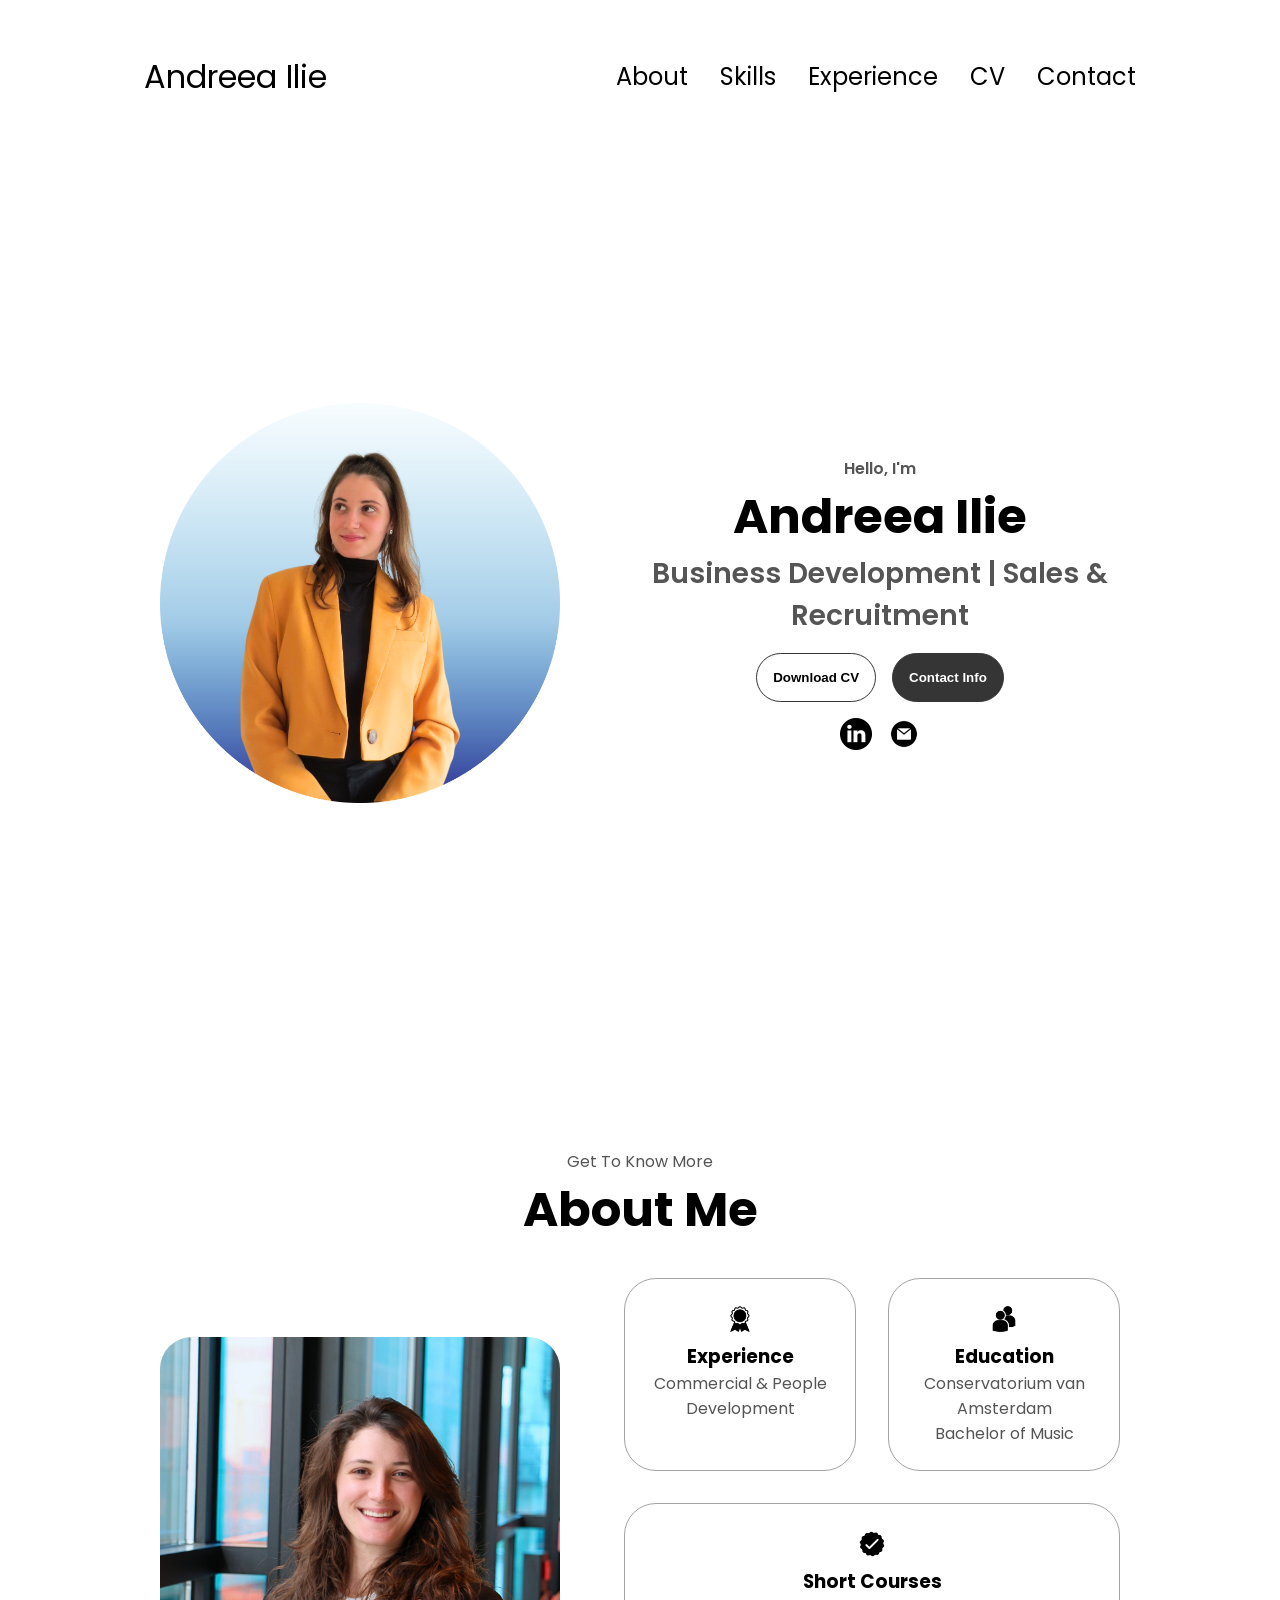
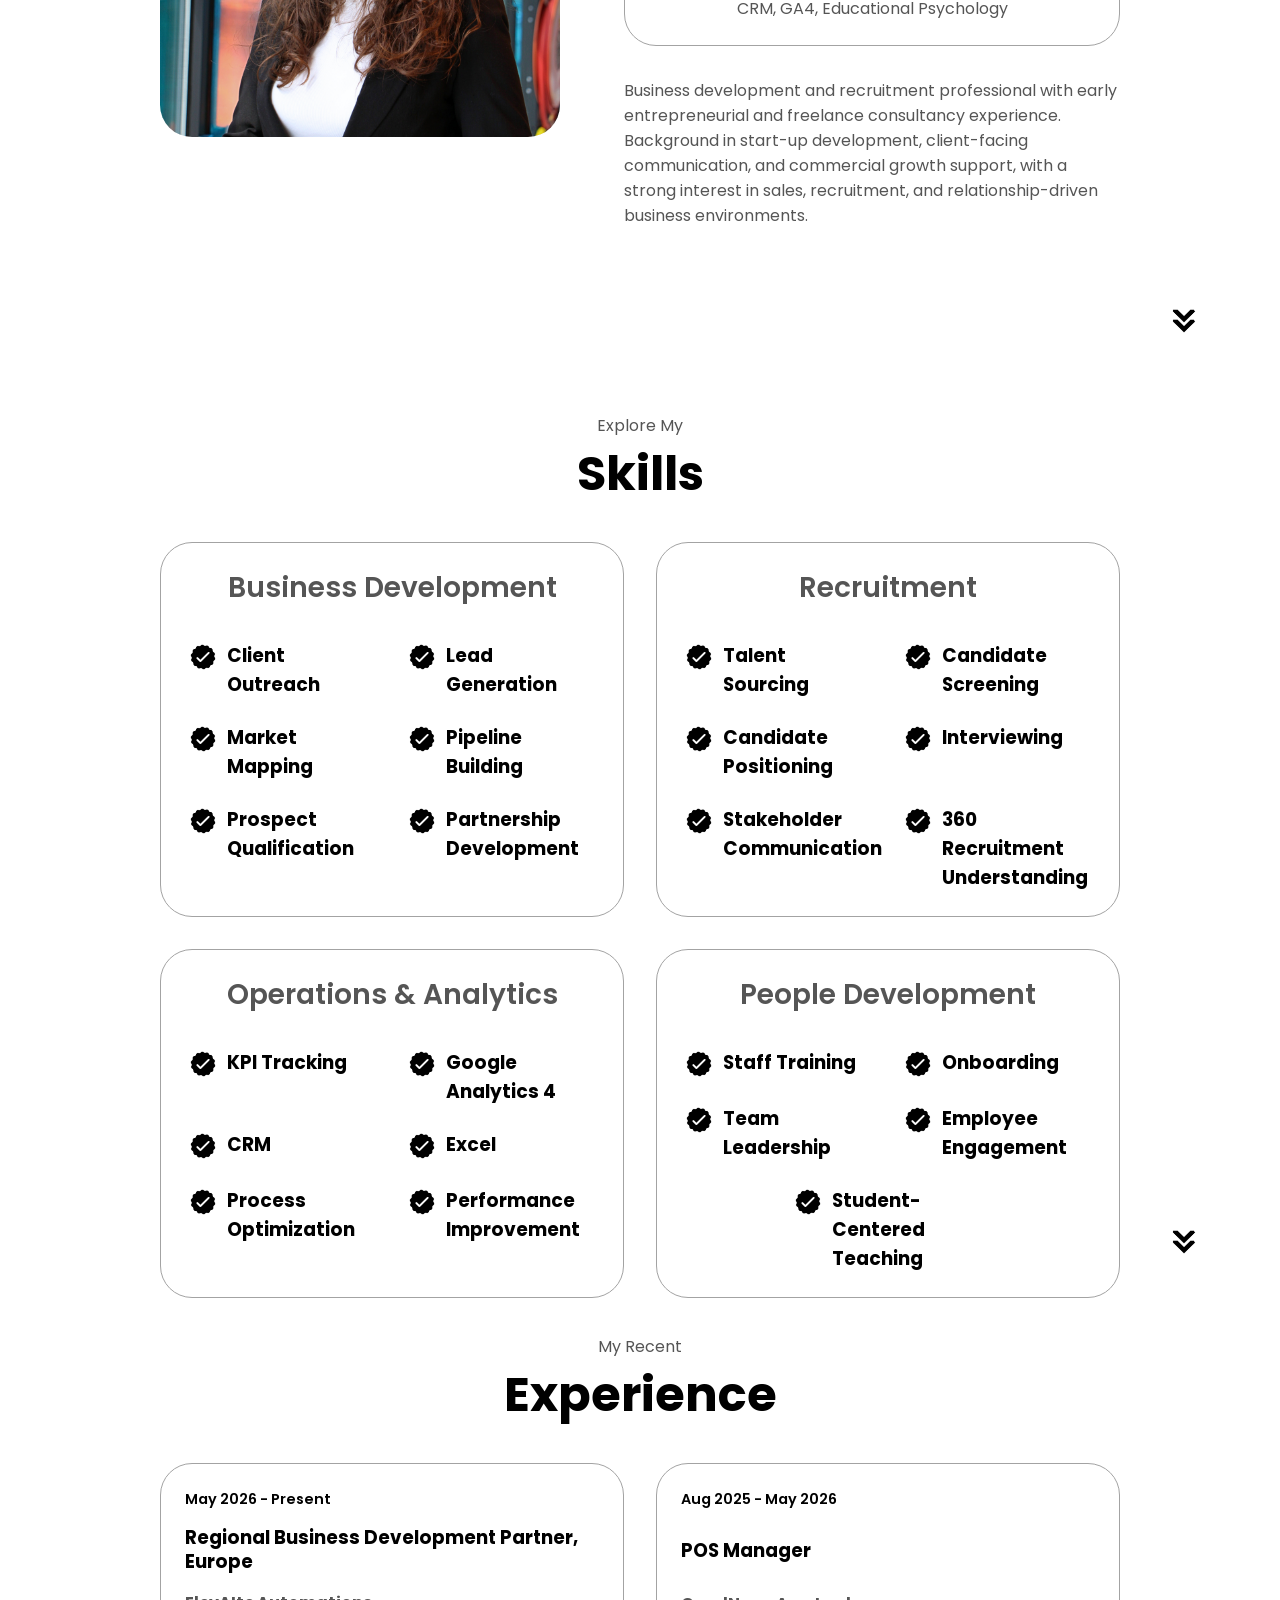
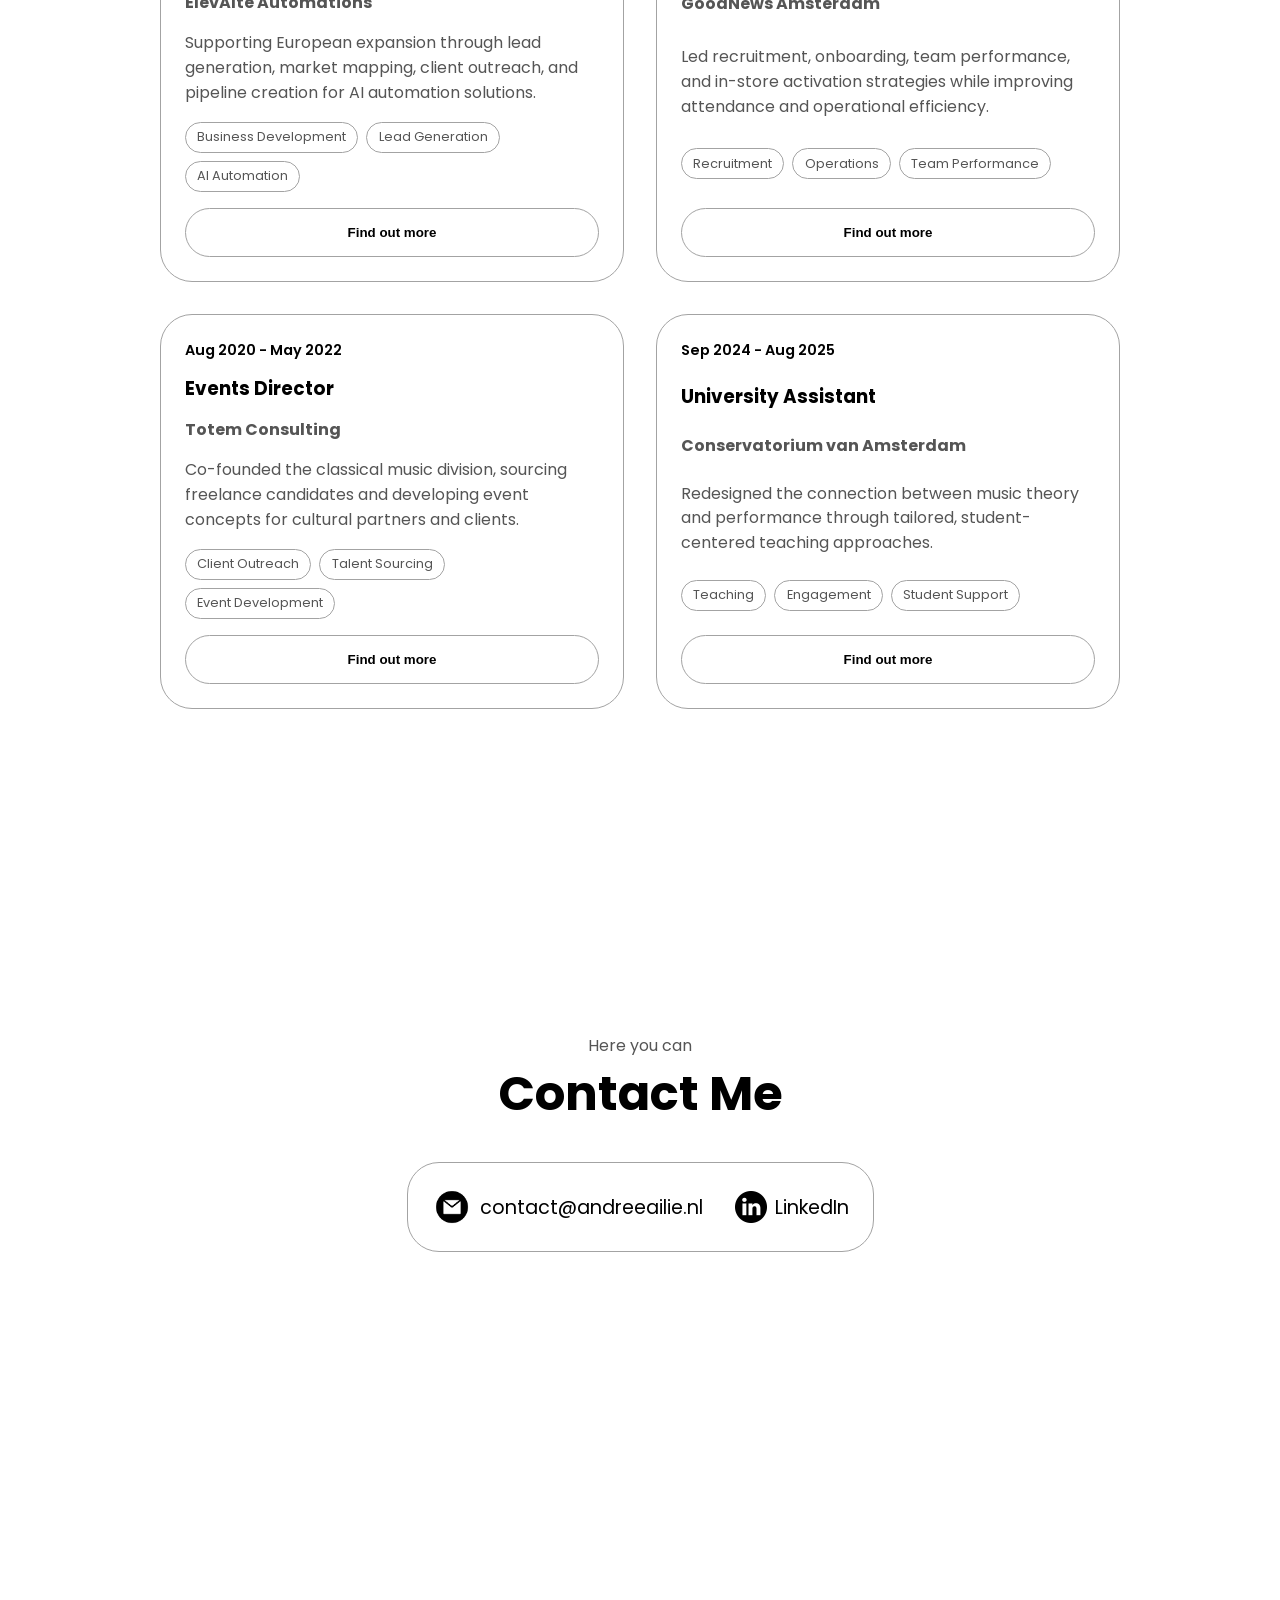
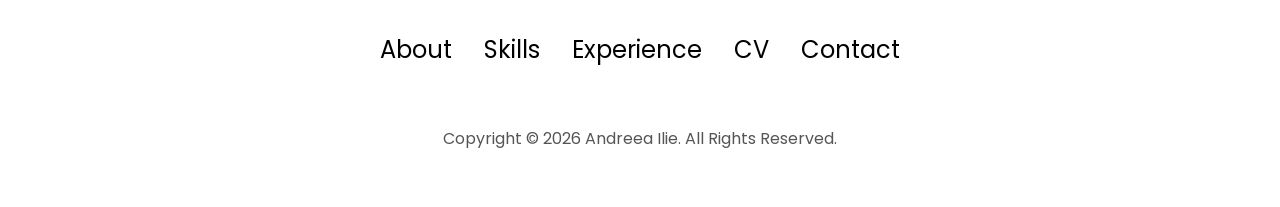
==== commit d2cff336: "Remove junior wording from homepage" ====
--- a/index.html
+++ b/index.html
@@ -53,7 +53,7 @@
         <p class="section__text__p1">Hello, I'm</p>
         <h1 class="title">Andreea Ilie</h1>
         <p class="section__text__p2">
-          Business Development Junior | Sales & Recruitment
+          Business Development | Sales & Recruitment
         </p>
         <div class="btn-container">
           <button
@@ -128,7 +128,7 @@
           </div>
           <div class="text-container">
             <p>
-              Junior business development and recruitment professional with
+              Business development and recruitment professional with
               early entrepreneurial and freelance consultancy experience.
               Background in start-up development, client-facing communication,
               and commercial growth support, with a strong interest in sales,
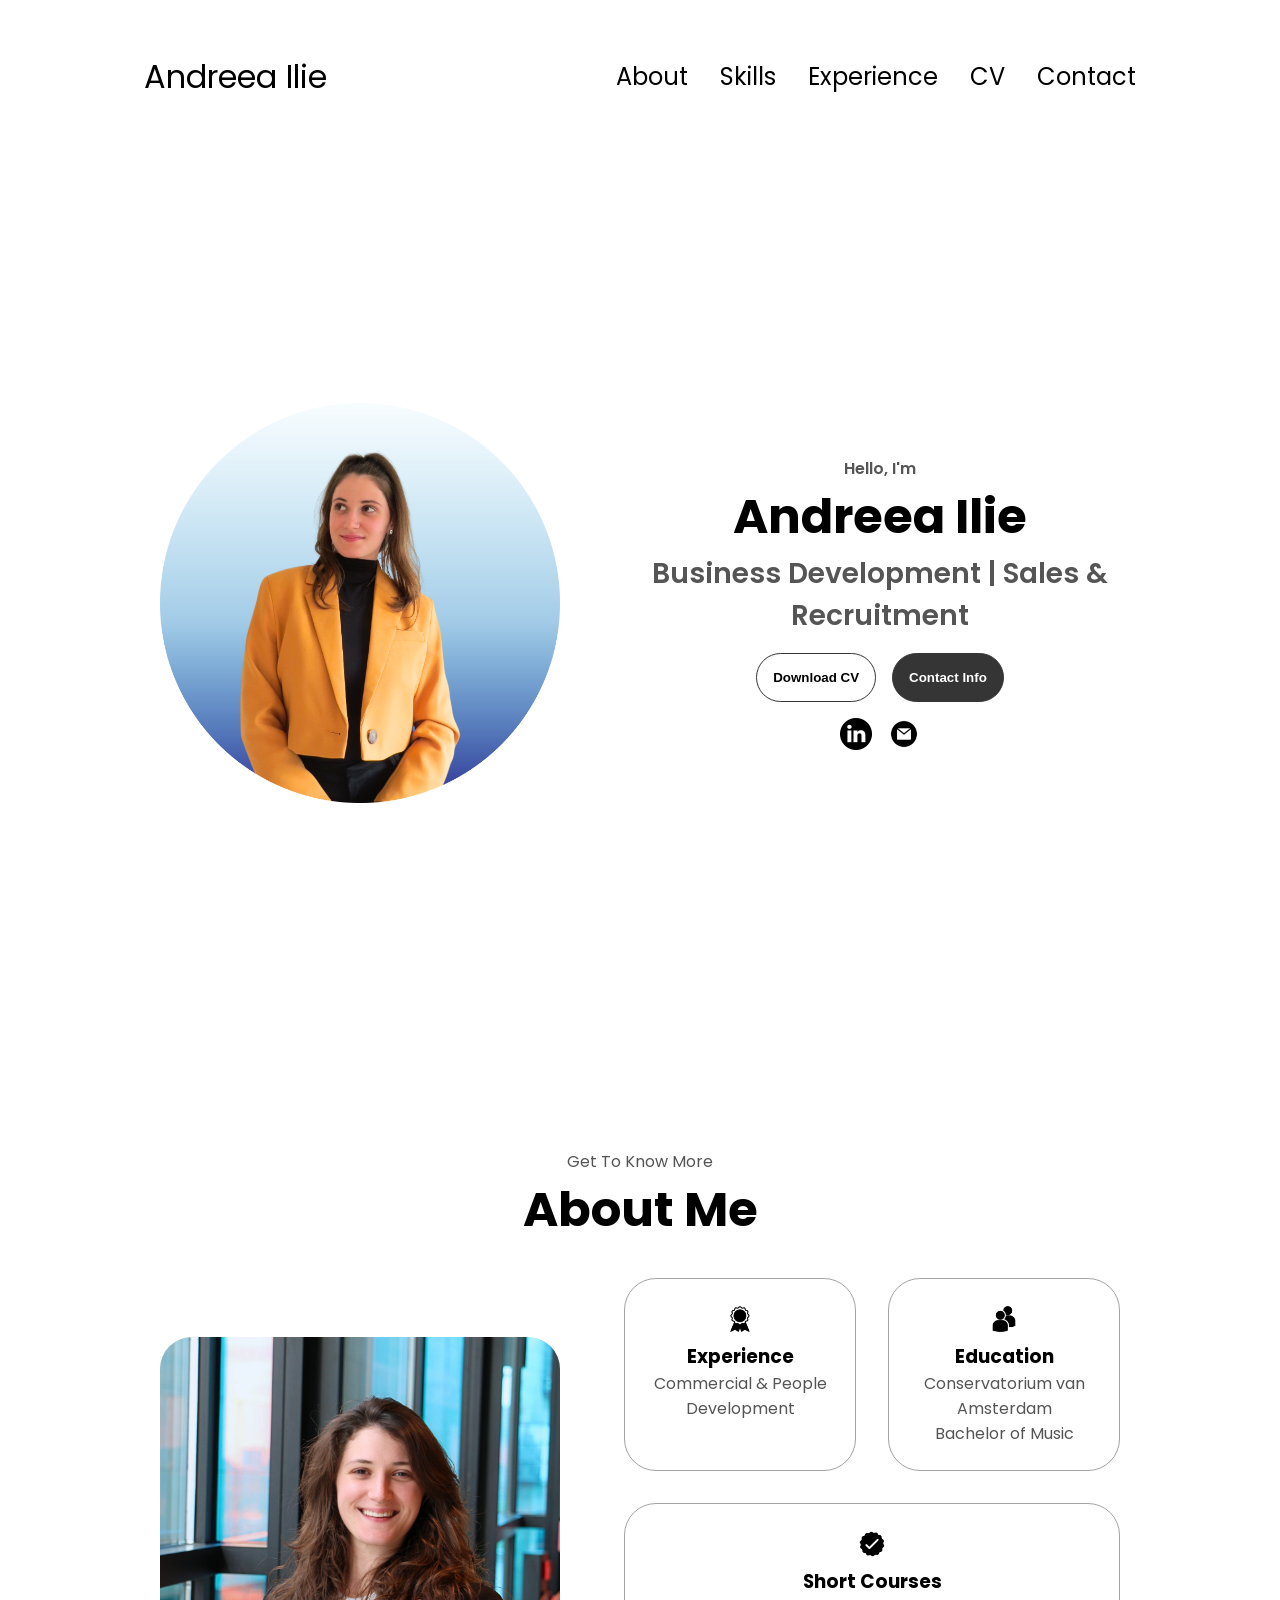
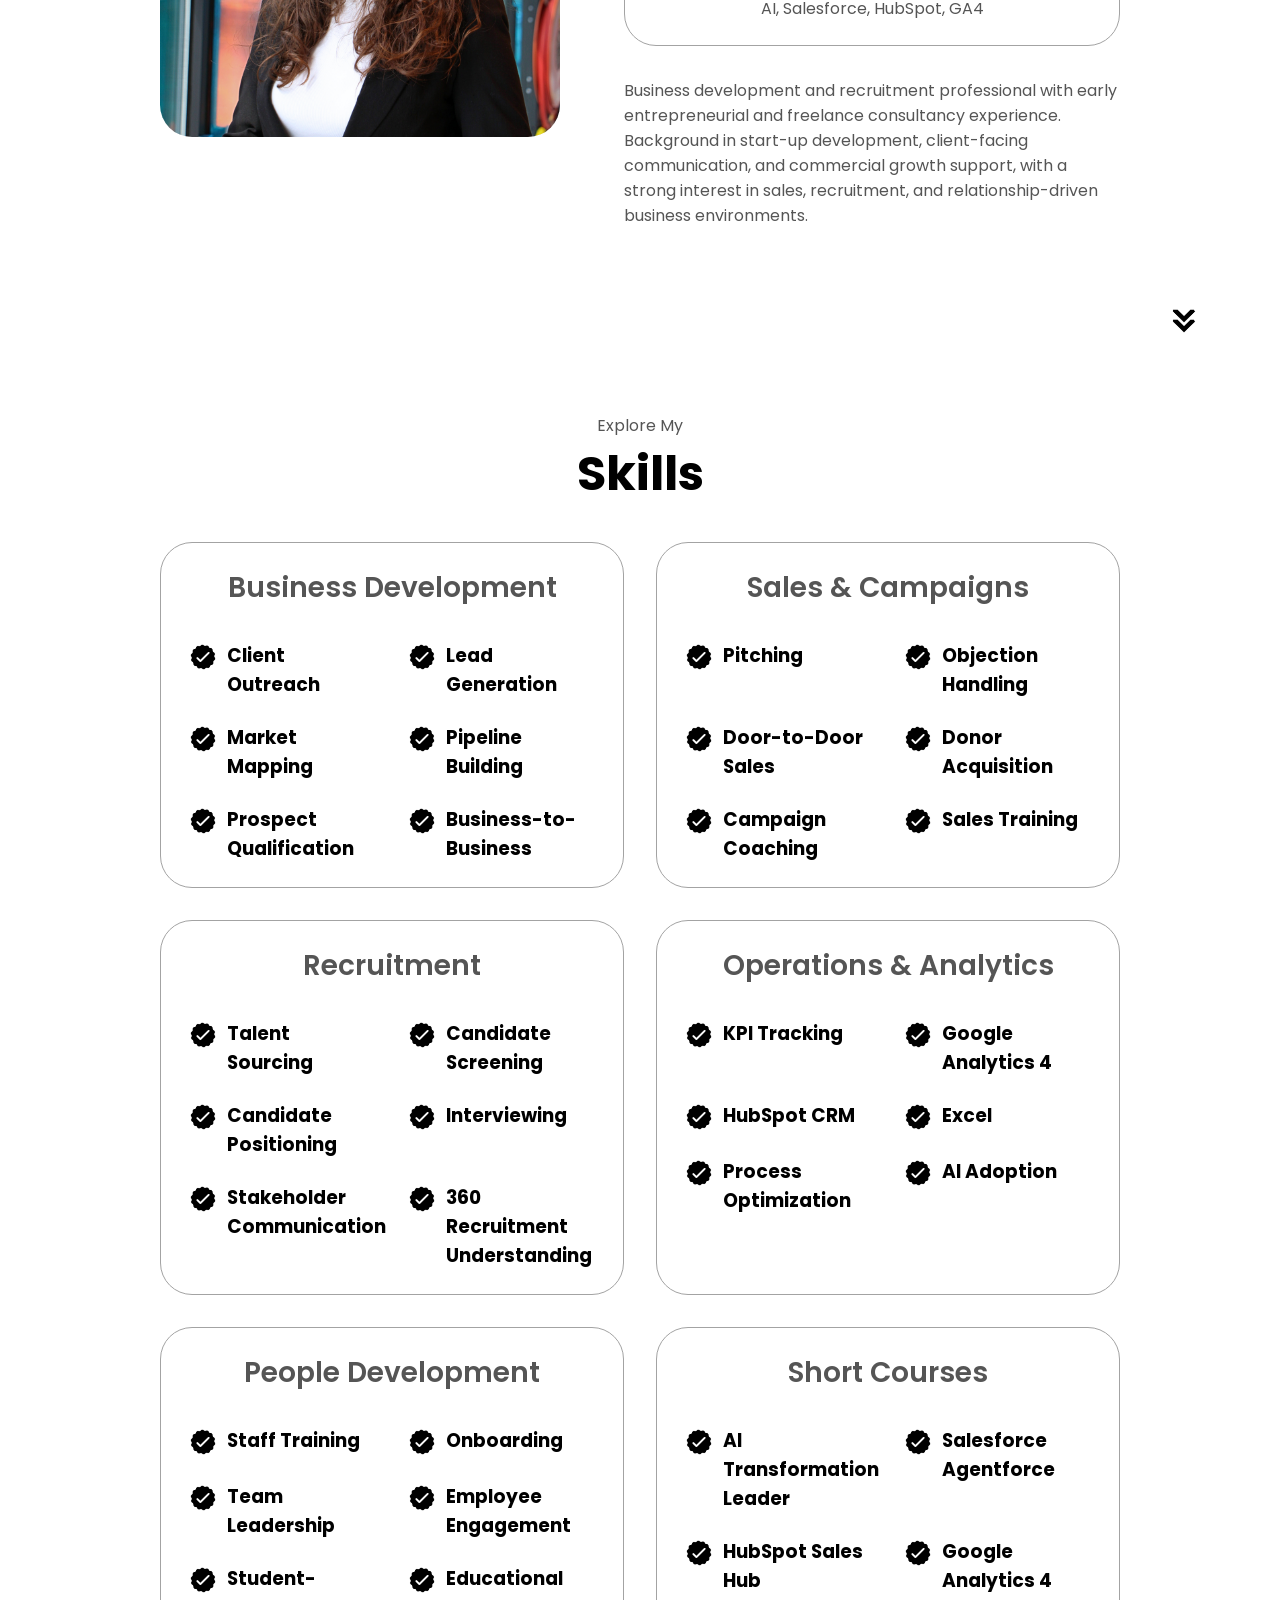
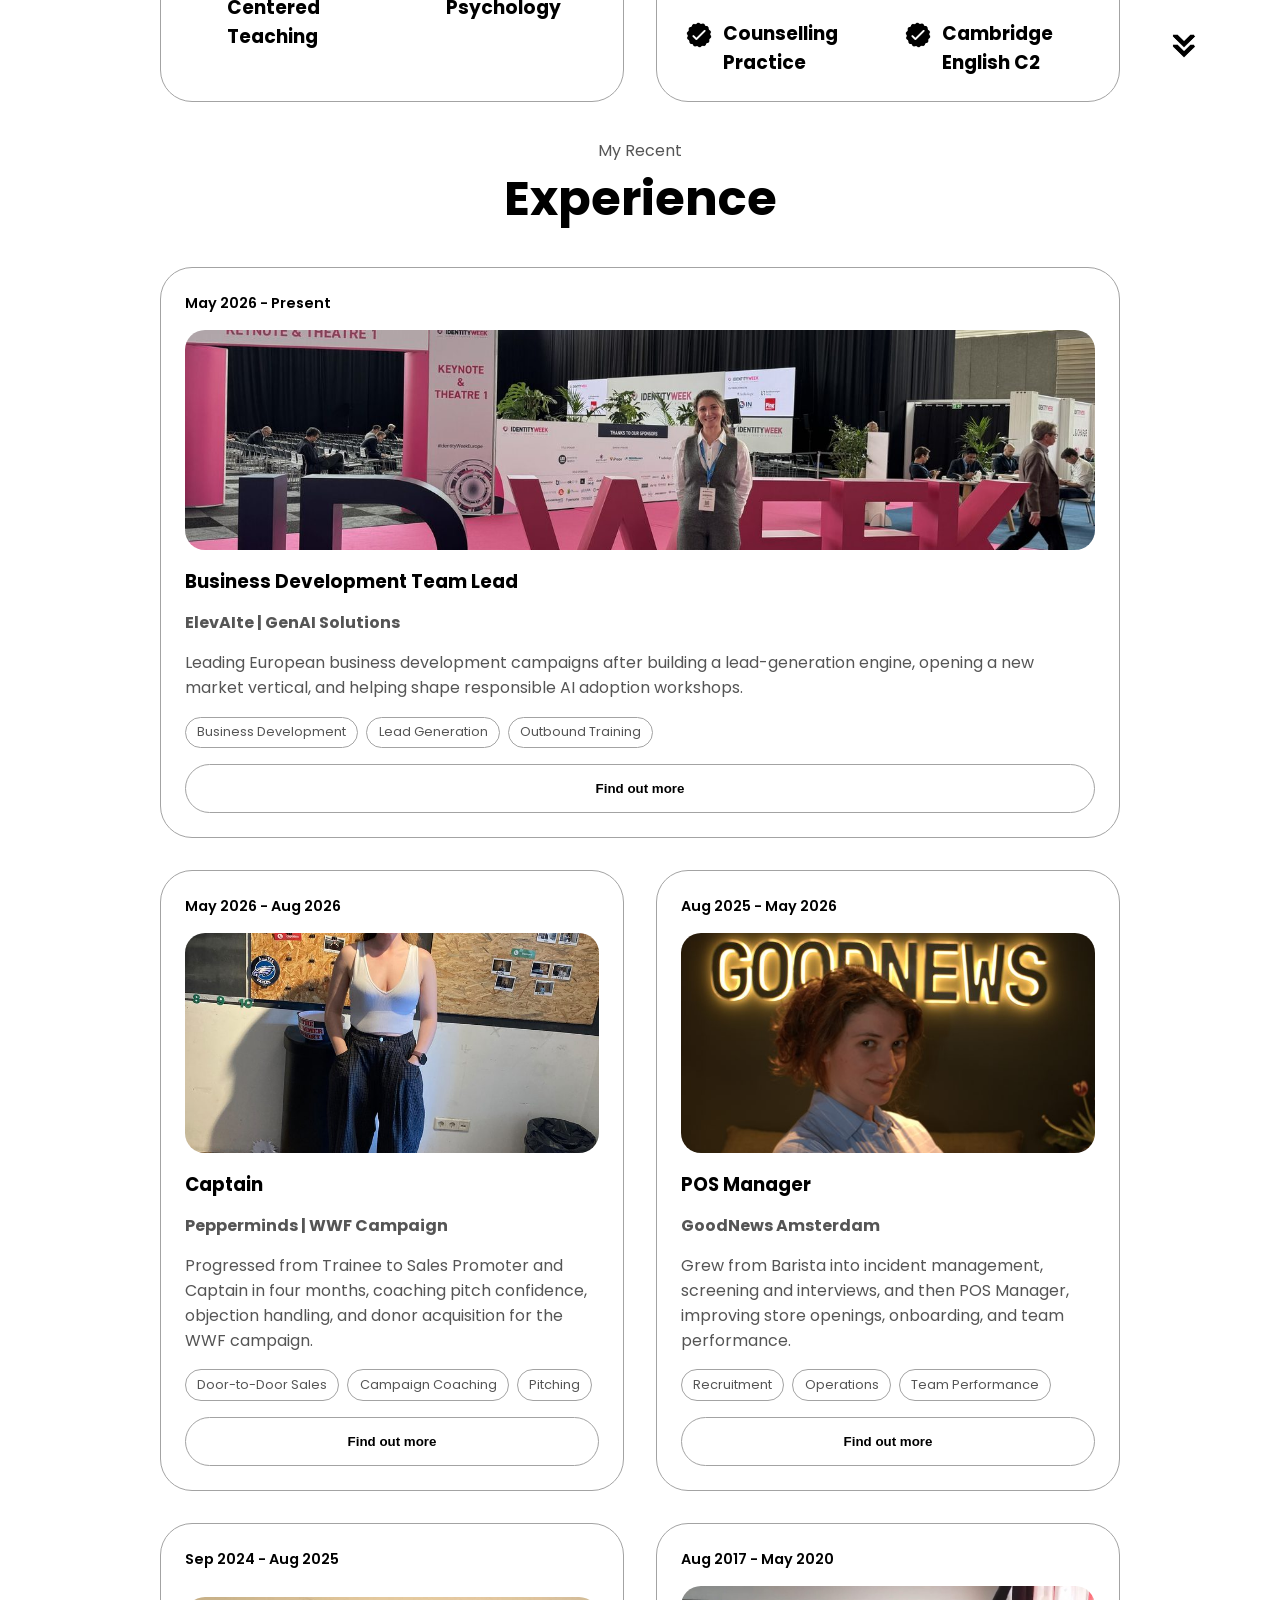
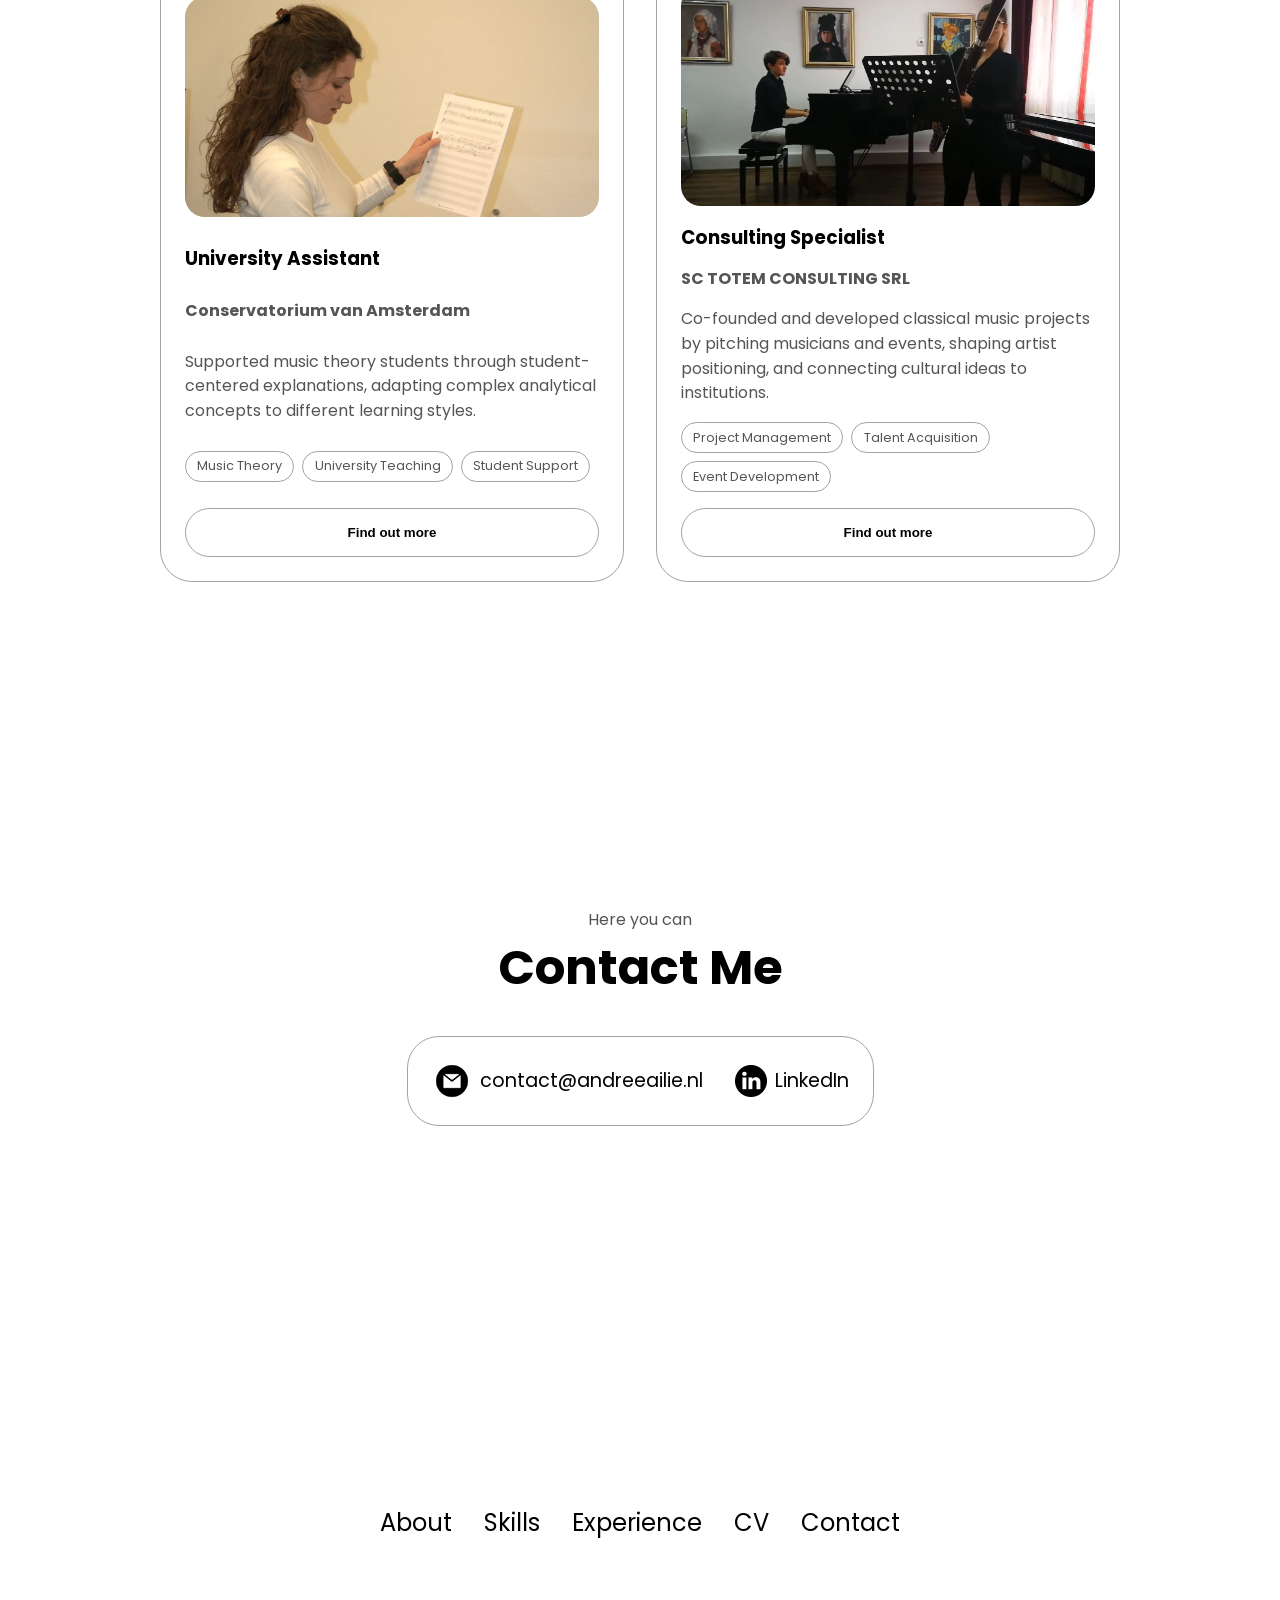
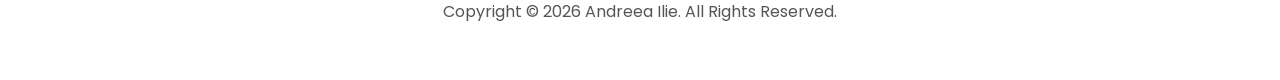
==== commit 4734bd5f: "Update skills and experience stories" ====
--- a/index.html
+++ b/index.html
@@ -123,7 +123,7 @@
                 class="icon"
               />
               <h3>Short Courses</h3>
-              <p>CRM, GA4, Educational Psychology</p>
+              <p>AI, Salesforce, HubSpot, GA4</p>
             </div>
           </div>
           <div class="text-container">
@@ -174,7 +174,36 @@
               </article>
               <article>
                 <img src="./assets/checkmark.png" alt="" class="icon" />
-                <h3>Partnership Development</h3>
+                <h3>Business-to-Business</h3>
+              </article>
+            </div>
+          </div>
+          <div class="details-container">
+            <h2 class="experience-sub-title">Sales & Campaigns</h2>
+            <div class="article-container">
+              <article>
+                <img src="./assets/checkmark.png" alt="" class="icon" />
+                <h3>Pitching</h3>
+              </article>
+              <article>
+                <img src="./assets/checkmark.png" alt="" class="icon" />
+                <h3>Objection Handling</h3>
+              </article>
+              <article>
+                <img src="./assets/checkmark.png" alt="" class="icon" />
+                <h3>Door-to-Door Sales</h3>
+              </article>
+              <article>
+                <img src="./assets/checkmark.png" alt="" class="icon" />
+                <h3>Donor Acquisition</h3>
+              </article>
+              <article>
+                <img src="./assets/checkmark.png" alt="" class="icon" />
+                <h3>Campaign Coaching</h3>
+              </article>
+              <article>
+                <img src="./assets/checkmark.png" alt="" class="icon" />
+                <h3>Sales Training</h3>
               </article>
             </div>
           </div>
@@ -220,7 +249,7 @@
               </article>
               <article>
                 <img src="./assets/checkmark.png" alt="" class="icon" />
-                <h3>CRM</h3>
+                <h3>HubSpot CRM</h3>
               </article>
               <article>
                 <img src="./assets/checkmark.png" alt="" class="icon" />
@@ -232,7 +261,7 @@
               </article>
               <article>
                 <img src="./assets/checkmark.png" alt="" class="icon" />
-                <h3>Performance Improvement</h3>
+                <h3>AI Adoption</h3>
               </article>
             </div>
           </div>
@@ -258,6 +287,39 @@
               <article>
                 <img src="./assets/checkmark.png" alt="" class="icon" />
                 <h3>Student-Centered Teaching</h3>
+              </article>
+              <article>
+                <img src="./assets/checkmark.png" alt="" class="icon" />
+                <h3>Educational Psychology</h3>
+              </article>
+            </div>
+          </div>
+          <div class="details-container">
+            <h2 class="experience-sub-title">Short Courses</h2>
+            <div class="article-container">
+              <article>
+                <img src="./assets/checkmark.png" alt="" class="icon" />
+                <h3>AI Transformation Leader</h3>
+              </article>
+              <article>
+                <img src="./assets/checkmark.png" alt="" class="icon" />
+                <h3>Salesforce Agentforce</h3>
+              </article>
+              <article>
+                <img src="./assets/checkmark.png" alt="" class="icon" />
+                <h3>HubSpot Sales Hub</h3>
+              </article>
+              <article>
+                <img src="./assets/checkmark.png" alt="" class="icon" />
+                <h3>Google Analytics 4</h3>
+              </article>
+              <article>
+                <img src="./assets/checkmark.png" alt="" class="icon" />
+                <h3>Counselling Practice</h3>
+              </article>
+              <article>
+                <img src="./assets/checkmark.png" alt="" class="icon" />
+                <h3>Cambridge English C2</h3>
               </article>
             </div>
           </div>
@@ -277,17 +339,22 @@
         <div class="experience-grid">
           <article class="details-container role-card">
             <p class="role-date">May 2026 - Present</p>
-            <h2>Regional Business Development Partner, Europe</h2>
-            <h3>ElevAIte Automations</h3>
+            <img
+              src="./assets/experience/elevaite-1.jpg"
+              alt="ElevAIte experience photo"
+              class="role-photo"
+            />
+            <h2>Business Development Team Lead</h2>
+            <h3>ElevAIte | GenAI Solutions</h3>
             <p>
-              Supporting European expansion through lead generation, market
-              mapping, client outreach, and pipeline creation for AI automation
-              solutions.
+              Leading European business development campaigns after building a
+              lead-generation engine, opening a new market vertical, and
+              helping shape responsible AI adoption workshops.
             </p>
             <div class="tag-list">
               <span>Business Development</span>
               <span>Lead Generation</span>
-              <span>AI Automation</span>
+              <span>Outbound Training</span>
             </div>
             <button
               class="btn btn-color-2 project-btn"
@@ -297,13 +364,44 @@
             </button>
           </article>
           <article class="details-container role-card">
+            <p class="role-date">May 2026 - Aug 2026</p>
+            <img
+              src="./assets/experience/pepperminds-1.jpg"
+              alt="Pepperminds campaign photo"
+              class="role-photo"
+            />
+            <h2>Captain</h2>
+            <h3>Pepperminds | WWF Campaign</h3>
+            <p>
+              Progressed from Trainee to Sales Promoter and Captain in four
+              months, coaching pitch confidence, objection handling, and donor
+              acquisition for the WWF campaign.
+            </p>
+            <div class="tag-list">
+              <span>Door-to-Door Sales</span>
+              <span>Campaign Coaching</span>
+              <span>Pitching</span>
+            </div>
+            <button
+              class="btn btn-color-2 project-btn"
+              onclick="location.href='experience-pepperminds.html'"
+            >
+              Find out more
+            </button>
+          </article>
+          <article class="details-container role-card">
             <p class="role-date">Aug 2025 - May 2026</p>
+            <img
+              src="./assets/experience/goodnews-1.jpg"
+              alt="GoodNews Amsterdam experience photo"
+              class="role-photo"
+            />
             <h2>POS Manager</h2>
             <h3>GoodNews Amsterdam</h3>
             <p>
-              Led recruitment, onboarding, team performance, and in-store
-              activation strategies while improving attendance and operational
-              efficiency.
+              Grew from Barista into incident management, screening and
+              interviews, and then POS Manager, improving store openings,
+              onboarding, and team performance.
             </p>
             <div class="tag-list">
               <span>Recruitment</span>
@@ -318,42 +416,53 @@
             </button>
           </article>
           <article class="details-container role-card">
-            <p class="role-date">Aug 2020 - May 2022</p>
-            <h2>Events Director</h2>
-            <h3>Totem Consulting</h3>
+            <p class="role-date">Sep 2024 - Aug 2025</p>
+            <img
+              src="./assets/experience/conservatorium-1.jpg"
+              alt="Conservatorium van Amsterdam teaching photo"
+              class="role-photo"
+            />
+            <h2>University Assistant</h2>
+            <h3>Conservatorium van Amsterdam</h3>
             <p>
-              Co-founded the classical music division, sourcing freelance
-              candidates and developing event concepts for cultural partners and
-              clients.
+              Supported music theory students through student-centered
+              explanations, adapting complex analytical concepts to different
+              learning styles.
             </p>
             <div class="tag-list">
-              <span>Client Outreach</span>
-              <span>Talent Sourcing</span>
-              <span>Event Development</span>
+              <span>Music Theory</span>
+              <span>University Teaching</span>
+              <span>Student Support</span>
             </div>
             <button
               class="btn btn-color-2 project-btn"
-              onclick="location.href='experience-totem.html'"
+              onclick="location.href='experience-conservatorium.html'"
             >
               Find out more
             </button>
           </article>
           <article class="details-container role-card">
-            <p class="role-date">Sep 2024 - Aug 2025</p>
-            <h2>University Assistant</h2>
-            <h3>Conservatorium van Amsterdam</h3>
+            <p class="role-date">Aug 2017 - May 2020</p>
+            <img
+              src="./assets/experience/totem-1.jpg"
+              alt="Totem Consulting project photo"
+              class="role-photo"
+            />
+            <h2>Consulting Specialist</h2>
+            <h3>SC TOTEM CONSULTING SRL</h3>
             <p>
-              Redesigned the connection between music theory and performance
-              through tailored, student-centered teaching approaches.
+              Co-founded and developed classical music projects by pitching
+              musicians and events, shaping artist positioning, and connecting
+              cultural ideas to institutions.
             </p>
             <div class="tag-list">
-              <span>Teaching</span>
-              <span>Engagement</span>
-              <span>Student Support</span>
+              <span>Project Management</span>
+              <span>Talent Acquisition</span>
+              <span>Event Development</span>
             </div>
             <button
               class="btn btn-color-2 project-btn"
-              onclick="location.href='experience-conservatorium.html'"
+              onclick="location.href='experience-totem.html'"
             >
               Find out more
             </button>
--- a/style.css
+++ b/style.css
@@ -388,6 +388,10 @@
   grid-template-columns: repeat(2, minmax(0, 1fr));
 }
 
+.experience-grid .role-card:first-child {
+  grid-column: span 2;
+}
+
 .role-card {
   display: flex;
   width: auto;
@@ -411,6 +415,16 @@
 
 .role-card p {
   line-height: 1.55;
+}
+
+.role-photo {
+  width: 100%;
+  height: 220px;
+  border-radius: 1.25rem;
+  object-fit: cover;
+  object-position: center;
+  margin-bottom: 0.25rem;
+  background: rgb(245, 245, 245);
 }
 
 .role-date {
@@ -526,6 +540,7 @@
   overflow: hidden;
   border-radius: 1.5rem;
   background: #f5f5f5;
+  box-shadow: 0 18px 50px rgba(0, 0, 0, 0.08);
 }
 
 .carousel-track {
@@ -539,6 +554,8 @@
   flex: 0 0 100%;
   display: block;
   object-fit: cover;
+  object-position: center;
+  aspect-ratio: 16 / 10;
   max-height: 600px;
 }
 
@@ -585,6 +602,10 @@
   padding-top: 2rem;
 }
 
+.experience-description h2:not(:first-child) {
+  margin-top: 2rem;
+}
+
 .experience-description h2 {
   font-size: 2rem;
   margin-bottom: 1rem;
@@ -615,16 +636,18 @@
 }
 
 .button-row {
-  position: relative;
+  align-items: center;
+  display: flex;
+  flex-wrap: wrap;
+  gap: 1rem;
+  justify-content: center;
   margin-top: 2rem;
 }
 
-/* Center button */
 .download-btn {
-  display: block;
-  width: fit-content;
-  margin: 0 auto;
-
+  display: inline-flex;
+  align-items: center;
+  justify-content: center;
   padding: 10px 18px;
   background-color: #333;
   color: #fff;
@@ -636,14 +659,20 @@
 
 .download-btn:hover {
   background-color: #555;
-}
-
-/* Right-aligned button */
+  color: white;
+  text-decoration: none;
+}
+
+.secondary-download {
+  background: white;
+  border: 2px solid #333;
+  color: #333;
+}
+
 .back-btn {
-  position: absolute;
-  right: 0;
-  top: 0;
-
+  display: inline-flex;
+  align-items: center;
+  justify-content: center;
   padding: 10px 18px;
   background-color: transparent;
   border: 2px solid #333;
@@ -657,4 +686,5 @@
 .back-btn:hover {
   background-color: #333;
   color: #fff;
-}
+  text-decoration: none;
+}
--- a/mediaqueries.css
+++ b/mediaqueries.css
@@ -48,6 +48,9 @@
   .skill-grid,
   .experience-grid {
     grid-template-columns: repeat(2, minmax(0, 1fr));
+  }
+  .experience-grid .role-card:first-child {
+    grid-column: span 2;
   }
 }
 
@@ -109,8 +112,14 @@
   .experience-grid {
     grid-template-columns: 1fr;
   }
+  .experience-grid .role-card:first-child {
+    grid-column: span 1;
+  }
   .role-card {
     text-align: left;
+  }
+  .role-photo {
+    height: 190px;
   }
 }
 @media (max-width: 600px) {
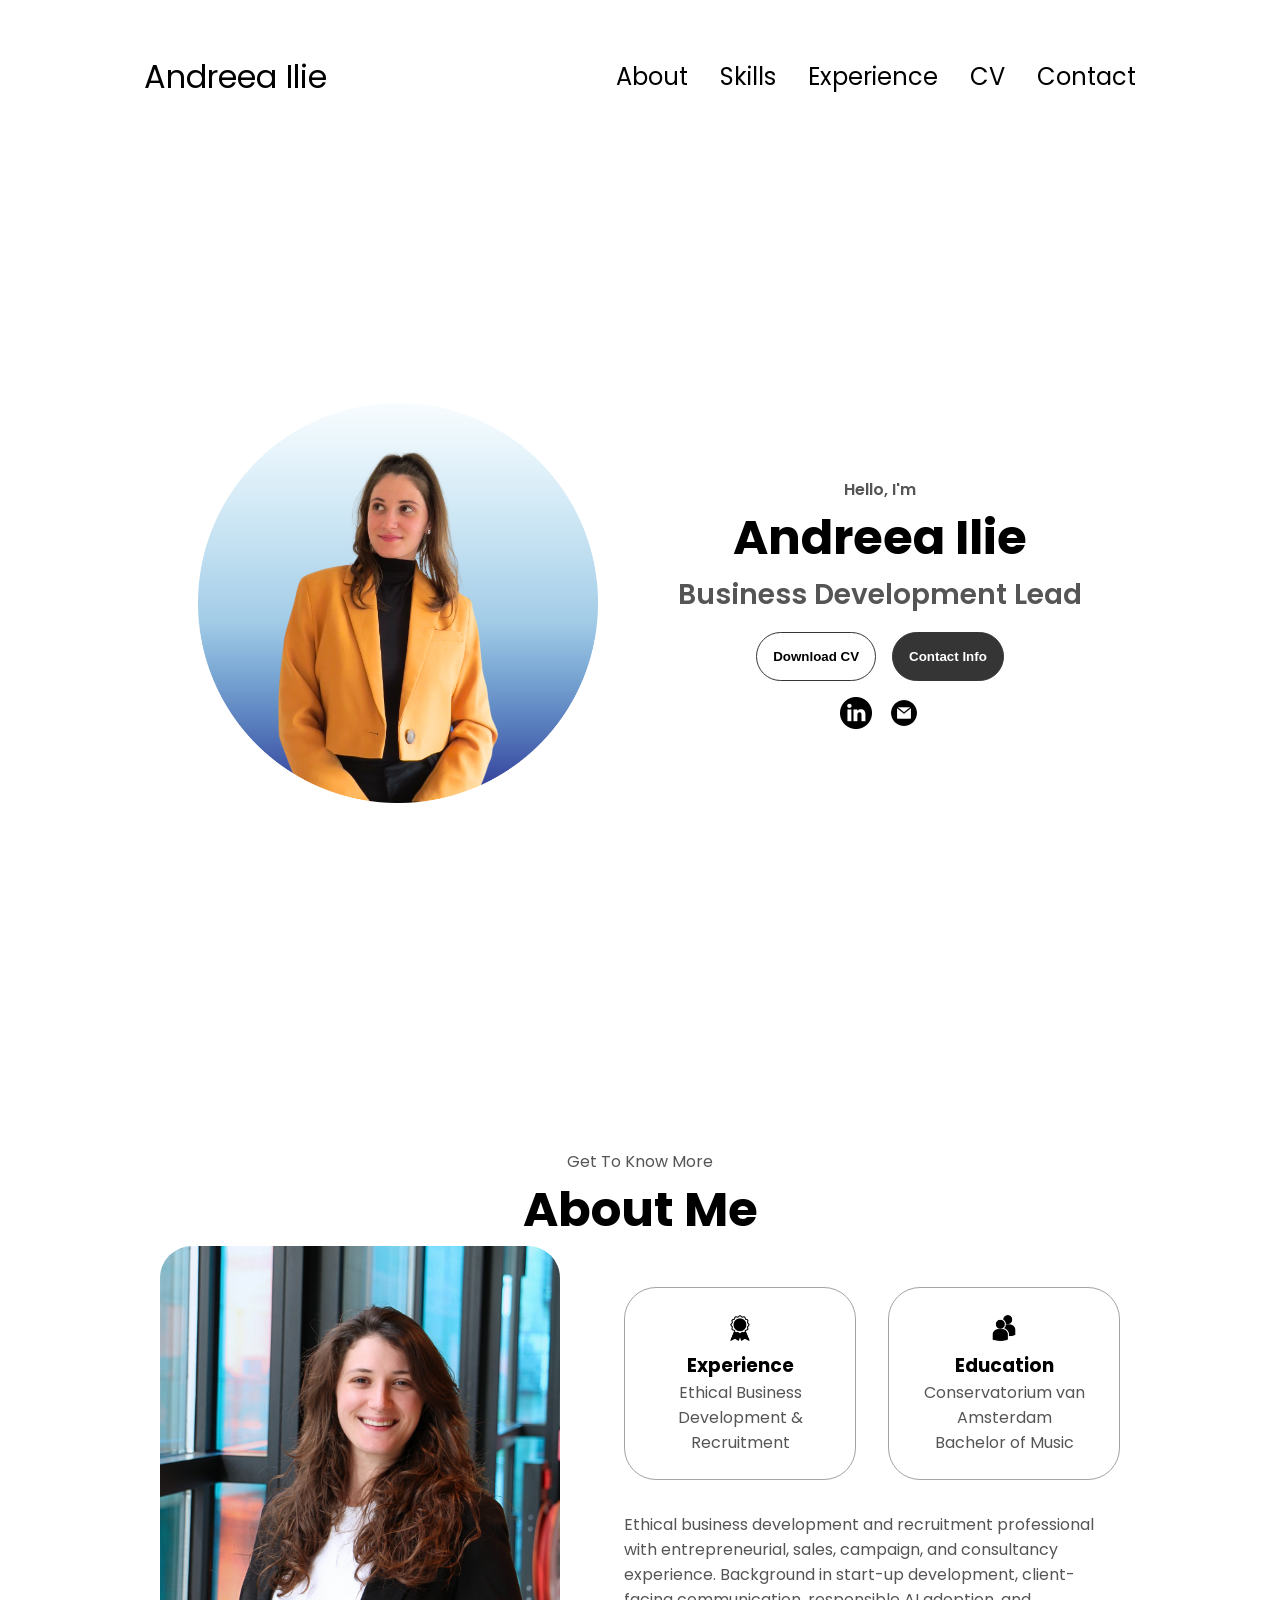
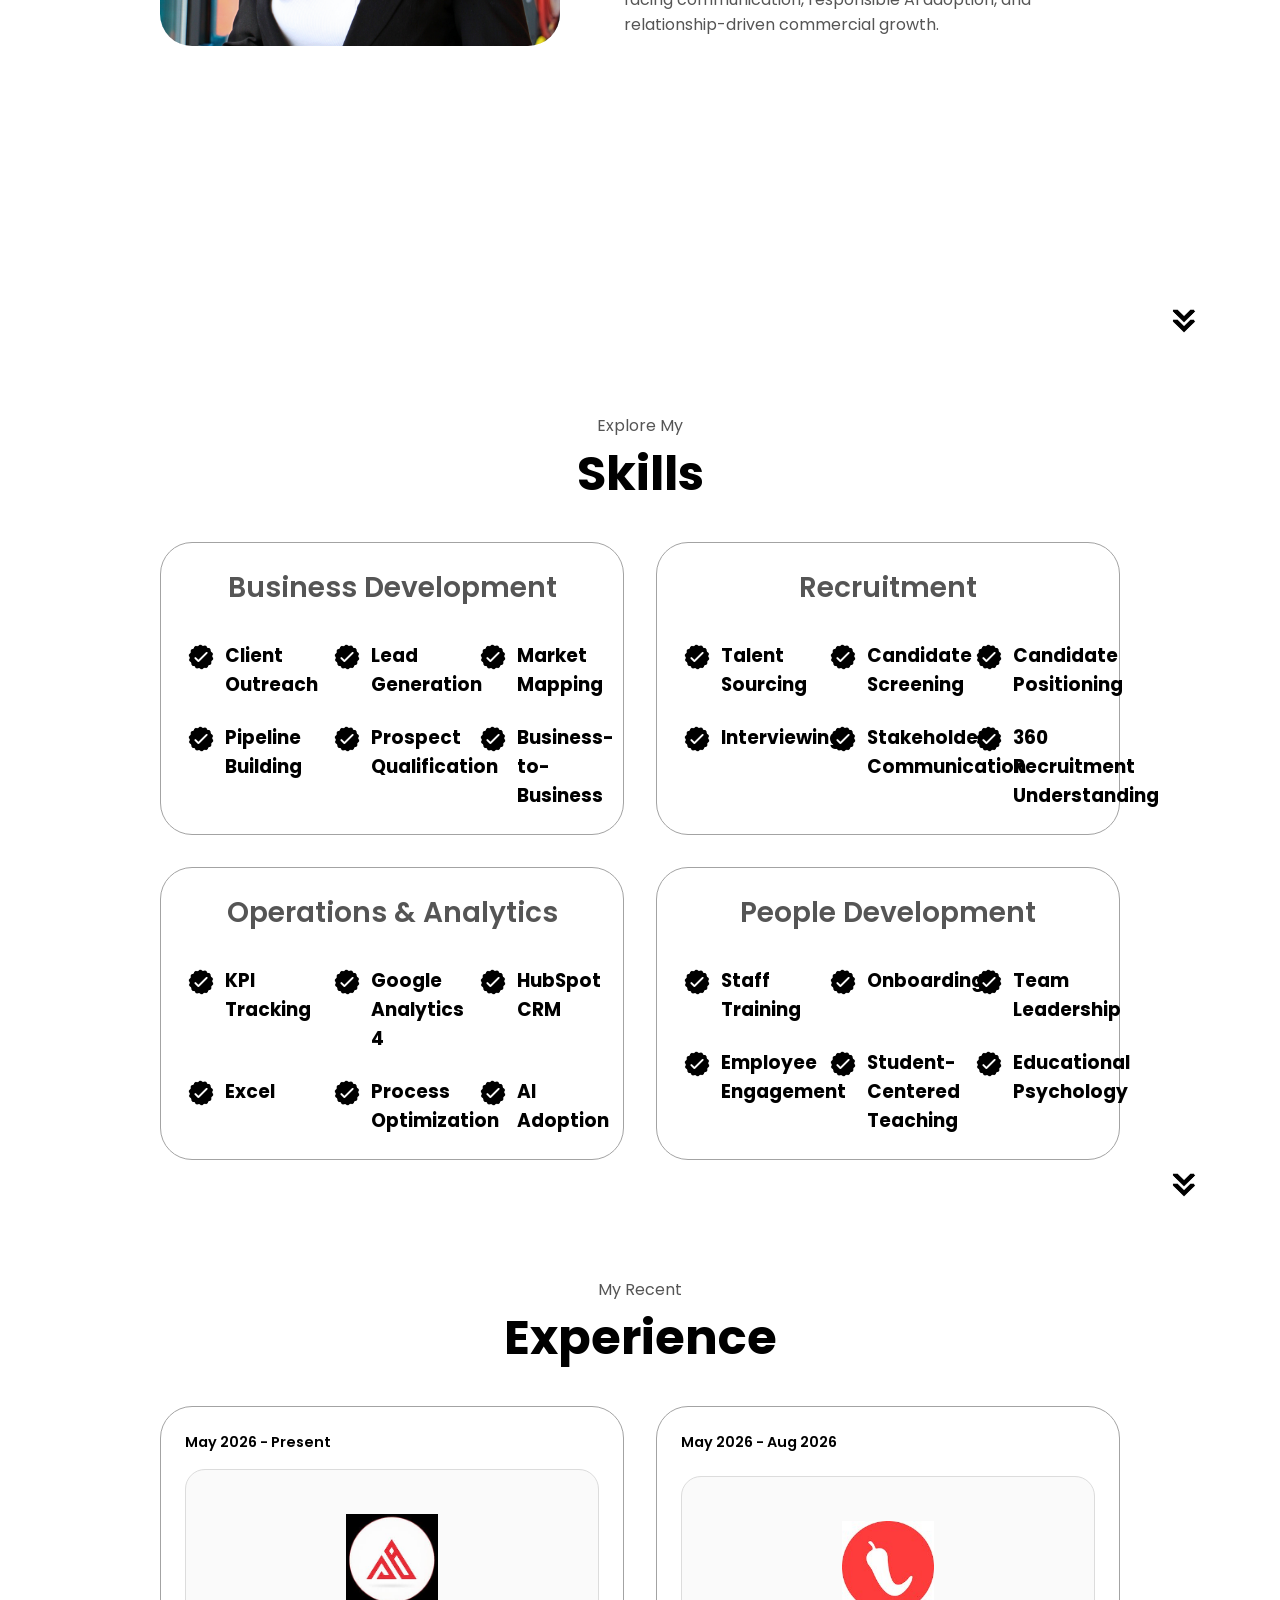
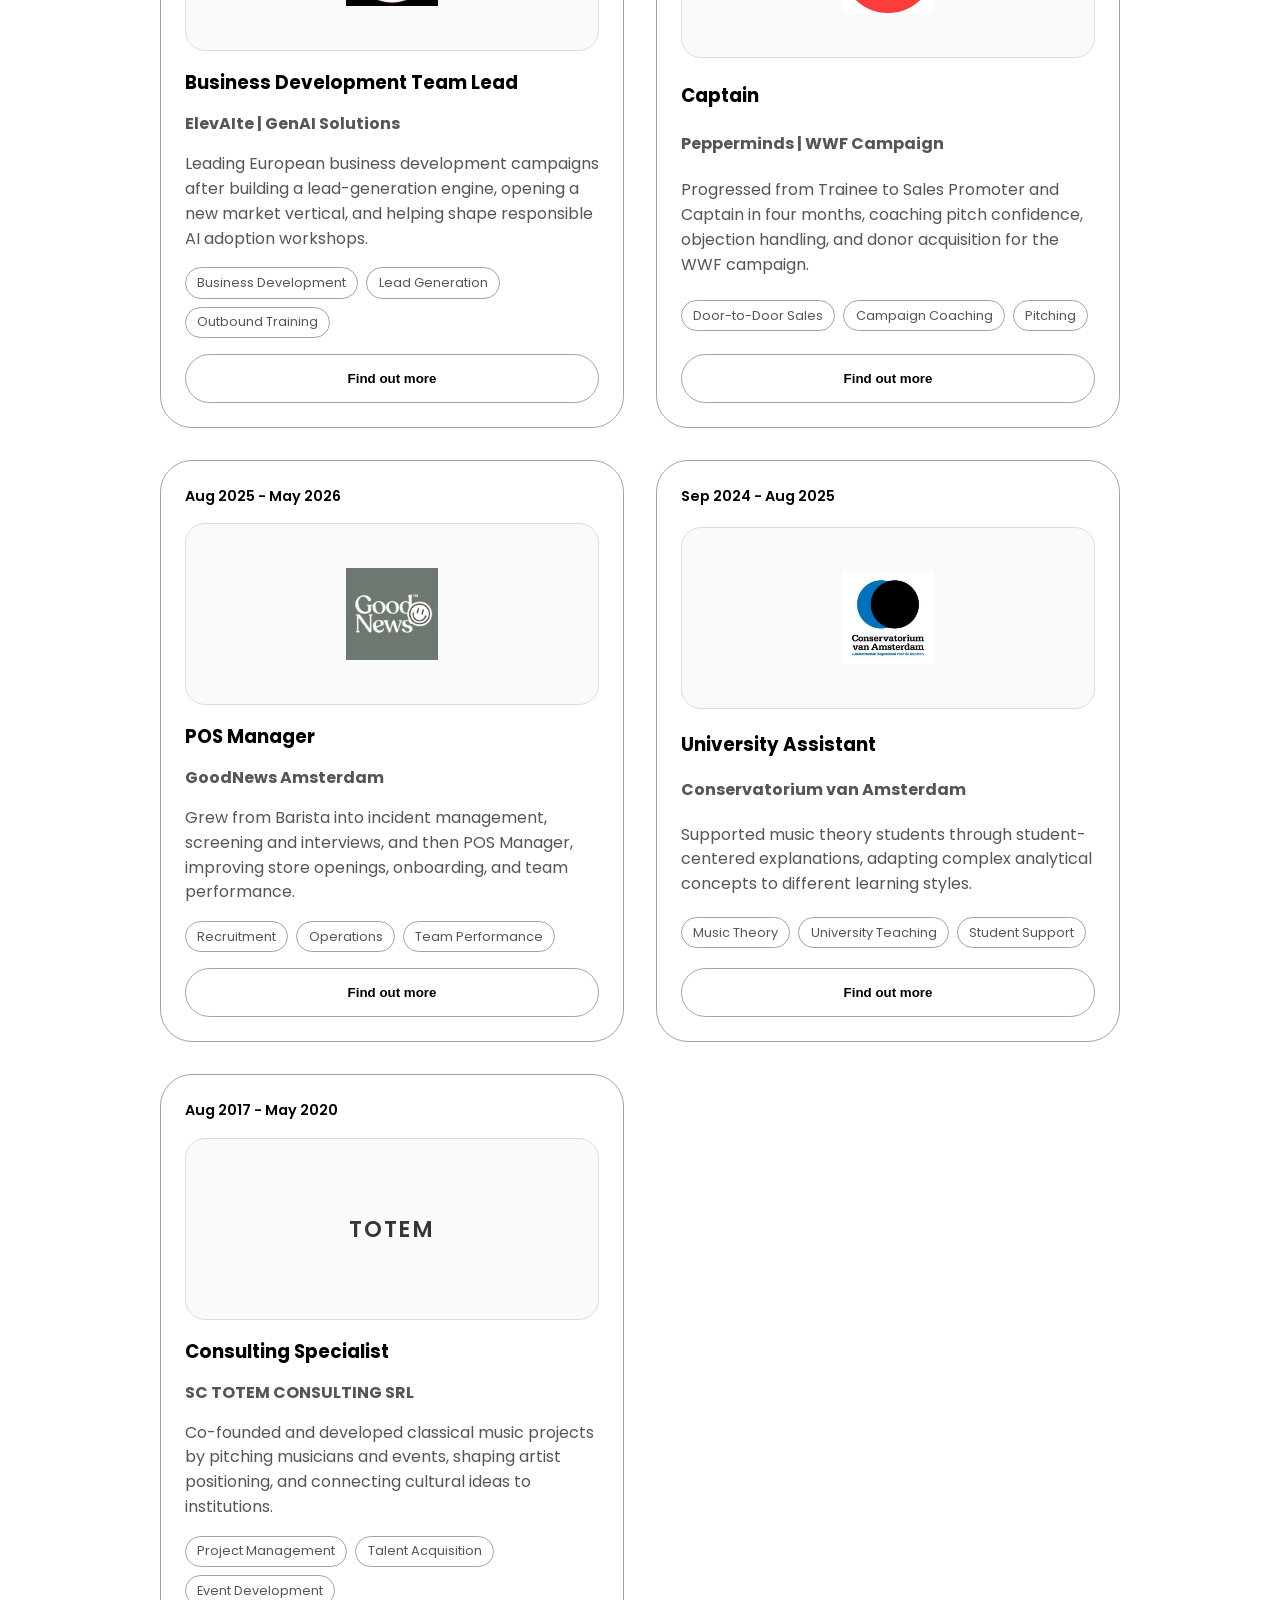
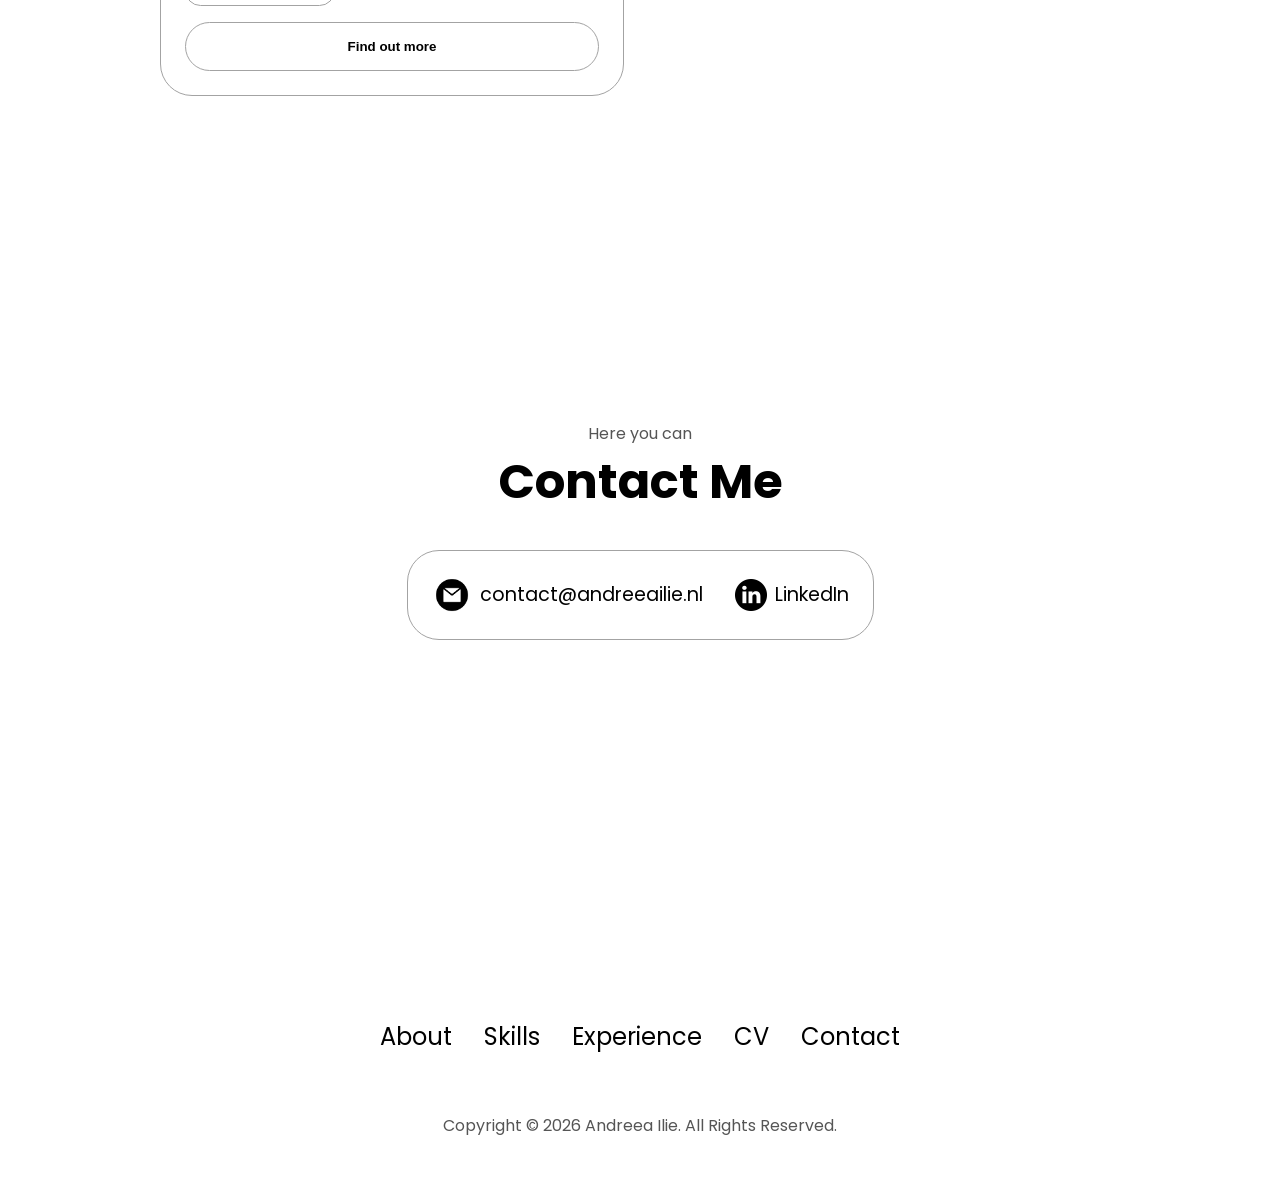
==== commit 261772aa: "Refine portfolio skills and experience assets" ====
--- a/index.html
+++ b/index.html
@@ -53,7 +53,7 @@
         <p class="section__text__p1">Hello, I'm</p>
         <h1 class="title">Andreea Ilie</h1>
         <p class="section__text__p2">
-          Business Development | Sales & Recruitment
+          Business Development Lead
         </p>
         <div class="btn-container">
           <button
@@ -105,7 +105,7 @@
                 class="icon"
               />
               <h3>Experience</h3>
-              <p>Commercial & People Development</p>
+              <p>Ethical Business Development & Recruitment</p>
             </div>
             <div class="details-container">
               <img
@@ -116,23 +116,14 @@
               <h3>Education</h3>
               <p>Conservatorium van Amsterdam<br />Bachelor of Music</p>
             </div>
-            <div class="details-container">
-              <img
-                src="./assets/checkmark.png"
-                alt="Courses icon"
-                class="icon"
-              />
-              <h3>Short Courses</h3>
-              <p>AI, Salesforce, HubSpot, GA4</p>
-            </div>
           </div>
           <div class="text-container">
             <p>
-              Business development and recruitment professional with
-              early entrepreneurial and freelance consultancy experience.
+              Ethical business development and recruitment professional with
+              entrepreneurial, sales, campaign, and consultancy experience.
               Background in start-up development, client-facing communication,
-              and commercial growth support, with a strong interest in sales,
-              recruitment, and relationship-driven business environments.
+              responsible AI adoption, and relationship-driven commercial
+              growth.
             </p>
           </div>
         </div>
@@ -179,35 +170,6 @@
             </div>
           </div>
           <div class="details-container">
-            <h2 class="experience-sub-title">Sales & Campaigns</h2>
-            <div class="article-container">
-              <article>
-                <img src="./assets/checkmark.png" alt="" class="icon" />
-                <h3>Pitching</h3>
-              </article>
-              <article>
-                <img src="./assets/checkmark.png" alt="" class="icon" />
-                <h3>Objection Handling</h3>
-              </article>
-              <article>
-                <img src="./assets/checkmark.png" alt="" class="icon" />
-                <h3>Door-to-Door Sales</h3>
-              </article>
-              <article>
-                <img src="./assets/checkmark.png" alt="" class="icon" />
-                <h3>Donor Acquisition</h3>
-              </article>
-              <article>
-                <img src="./assets/checkmark.png" alt="" class="icon" />
-                <h3>Campaign Coaching</h3>
-              </article>
-              <article>
-                <img src="./assets/checkmark.png" alt="" class="icon" />
-                <h3>Sales Training</h3>
-              </article>
-            </div>
-          </div>
-          <div class="details-container">
             <h2 class="experience-sub-title">Recruitment</h2>
             <div class="article-container">
               <article>
@@ -291,35 +253,6 @@
               <article>
                 <img src="./assets/checkmark.png" alt="" class="icon" />
                 <h3>Educational Psychology</h3>
-              </article>
-            </div>
-          </div>
-          <div class="details-container">
-            <h2 class="experience-sub-title">Short Courses</h2>
-            <div class="article-container">
-              <article>
-                <img src="./assets/checkmark.png" alt="" class="icon" />
-                <h3>AI Transformation Leader</h3>
-              </article>
-              <article>
-                <img src="./assets/checkmark.png" alt="" class="icon" />
-                <h3>Salesforce Agentforce</h3>
-              </article>
-              <article>
-                <img src="./assets/checkmark.png" alt="" class="icon" />
-                <h3>HubSpot Sales Hub</h3>
-              </article>
-              <article>
-                <img src="./assets/checkmark.png" alt="" class="icon" />
-                <h3>Google Analytics 4</h3>
-              </article>
-              <article>
-                <img src="./assets/checkmark.png" alt="" class="icon" />
-                <h3>Counselling Practice</h3>
-              </article>
-              <article>
-                <img src="./assets/checkmark.png" alt="" class="icon" />
-                <h3>Cambridge English C2</h3>
               </article>
             </div>
           </div>
@@ -339,11 +272,13 @@
         <div class="experience-grid">
           <article class="details-container role-card">
             <p class="role-date">May 2026 - Present</p>
-            <img
-              src="./assets/experience/elevaite-1.jpg"
-              alt="ElevAIte experience photo"
-              class="role-photo"
-            />
+            <div class="role-logo-wrap">
+              <img
+                src="./assets/experience/elevaite-logo.jpg"
+                alt="ElevAIte logo"
+                class="role-logo"
+              />
+            </div>
             <h2>Business Development Team Lead</h2>
             <h3>ElevAIte | GenAI Solutions</h3>
             <p>
@@ -365,11 +300,13 @@
           </article>
           <article class="details-container role-card">
             <p class="role-date">May 2026 - Aug 2026</p>
-            <img
-              src="./assets/experience/pepperminds-1.jpg"
-              alt="Pepperminds campaign photo"
-              class="role-photo"
-            />
+            <div class="role-logo-wrap">
+              <img
+                src="./assets/experience/pepperminds-logo.jpg"
+                alt="Pepperminds logo"
+                class="role-logo"
+              />
+            </div>
             <h2>Captain</h2>
             <h3>Pepperminds | WWF Campaign</h3>
             <p>
@@ -391,11 +328,13 @@
           </article>
           <article class="details-container role-card">
             <p class="role-date">Aug 2025 - May 2026</p>
-            <img
-              src="./assets/experience/goodnews-1.jpg"
-              alt="GoodNews Amsterdam experience photo"
-              class="role-photo"
-            />
+            <div class="role-logo-wrap">
+              <img
+                src="./assets/experience/goodnews-logo.jpg"
+                alt="GoodNews Amsterdam logo"
+                class="role-logo"
+              />
+            </div>
             <h2>POS Manager</h2>
             <h3>GoodNews Amsterdam</h3>
             <p>
@@ -417,11 +356,13 @@
           </article>
           <article class="details-container role-card">
             <p class="role-date">Sep 2024 - Aug 2025</p>
-            <img
-              src="./assets/experience/conservatorium-1.jpg"
-              alt="Conservatorium van Amsterdam teaching photo"
-              class="role-photo"
-            />
+            <div class="role-logo-wrap">
+              <img
+                src="./assets/experience/conservatorium-logo.jpg"
+                alt="Conservatorium van Amsterdam logo"
+                class="role-logo"
+              />
+            </div>
             <h2>University Assistant</h2>
             <h3>Conservatorium van Amsterdam</h3>
             <p>
@@ -443,11 +384,9 @@
           </article>
           <article class="details-container role-card">
             <p class="role-date">Aug 2017 - May 2020</p>
-            <img
-              src="./assets/experience/totem-1.jpg"
-              alt="Totem Consulting project photo"
-              class="role-photo"
-            />
+            <div class="role-logo-wrap role-logo-text" aria-label="Totem Consulting logo">
+              TOTEM
+            </div>
             <h2>Consulting Specialist</h2>
             <h3>SC TOTEM CONSULTING SRL</h3>
             <p>
--- a/style.css
+++ b/style.css
@@ -347,17 +347,14 @@
 }
 
 .article-container {
-  display: flex;
+  display: grid;
   text-align: initial;
-  flex-wrap: wrap;
-  flex-direction: row;
+  grid-template-columns: repeat(3, minmax(0, 1fr));
   gap: 1.5rem;
-  justify-content: space-around;
 }
 
 article {
   display: flex;
-  width: 12rem;
   align-items: flex-start;
   justify-content: flex-start;
   gap: 0.5rem;
@@ -386,10 +383,6 @@
 
 .experience-grid {
   grid-template-columns: repeat(2, minmax(0, 1fr));
-}
-
-.experience-grid .role-card:first-child {
-  grid-column: span 2;
 }
 
 .role-card {
@@ -417,14 +410,29 @@
   line-height: 1.55;
 }
 
-.role-photo {
-  width: 100%;
-  height: 220px;
+.role-logo-wrap {
+  align-items: center;
+  background: rgb(250, 250, 250);
+  border: rgb(220, 220, 220) 0.1rem solid;
   border-radius: 1.25rem;
-  object-fit: cover;
-  object-position: center;
+  display: flex;
+  justify-content: center;
   margin-bottom: 0.25rem;
-  background: rgb(245, 245, 245);
+  min-height: 140px;
+  padding: 1.25rem;
+}
+
+.role-logo {
+  max-height: 92px;
+  max-width: 190px;
+  object-fit: contain;
+}
+
+.role-logo-text {
+  color: rgb(53, 53, 53);
+  font-size: 1.4rem;
+  font-weight: 600;
+  letter-spacing: 0.08em;
 }
 
 .role-date {
@@ -555,7 +563,7 @@
   display: block;
   object-fit: cover;
   object-position: center;
-  aspect-ratio: 16 / 10;
+  aspect-ratio: 5 / 4;
   max-height: 600px;
 }
 
--- a/mediaqueries.css
+++ b/mediaqueries.css
@@ -48,9 +48,6 @@
   .skill-grid,
   .experience-grid {
     grid-template-columns: repeat(2, minmax(0, 1fr));
-  }
-  .experience-grid .role-card:first-child {
-    grid-column: span 2;
   }
 }
 
@@ -112,14 +109,14 @@
   .experience-grid {
     grid-template-columns: 1fr;
   }
-  .experience-grid .role-card:first-child {
-    grid-column: span 1;
-  }
   .role-card {
     text-align: left;
   }
-  .role-photo {
-    height: 190px;
+  .role-logo-wrap {
+    min-height: 120px;
+  }
+  .article-container {
+    grid-template-columns: 1fr;
   }
 }
 @media (max-width: 600px) {
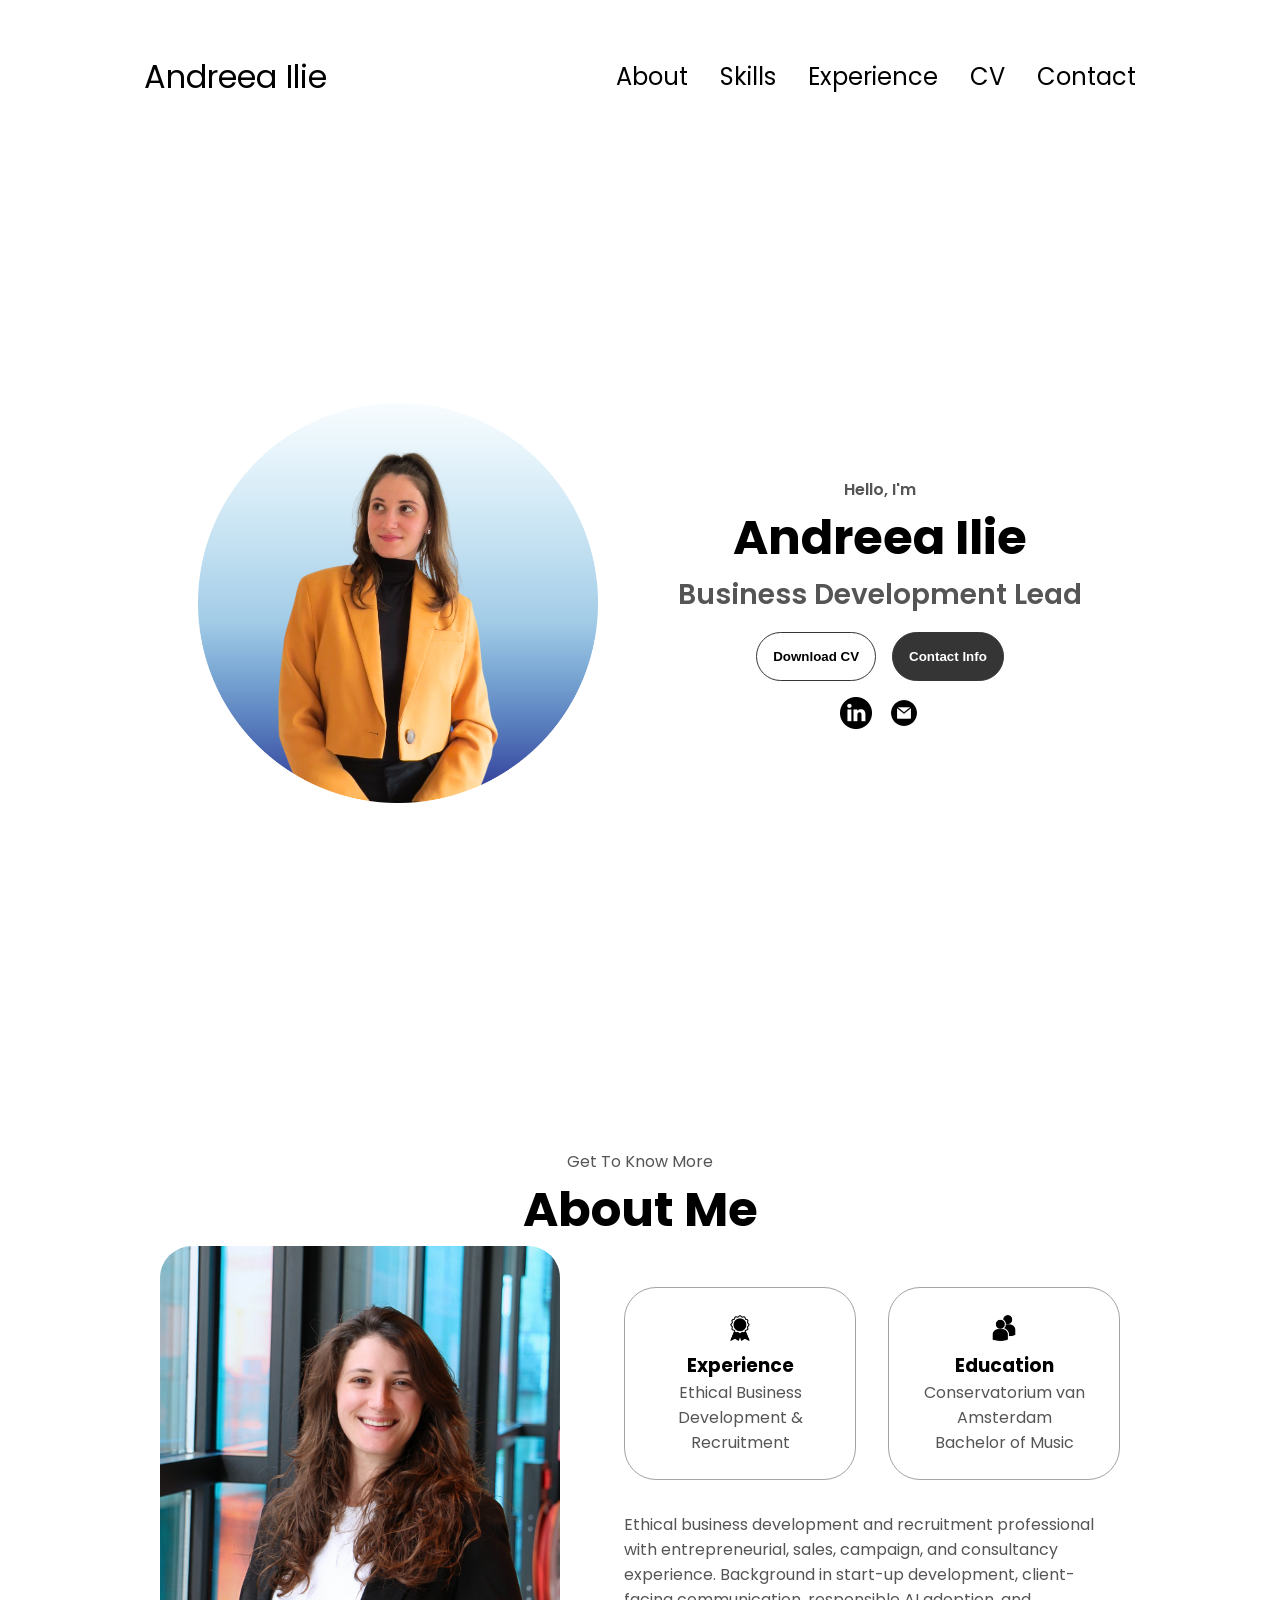
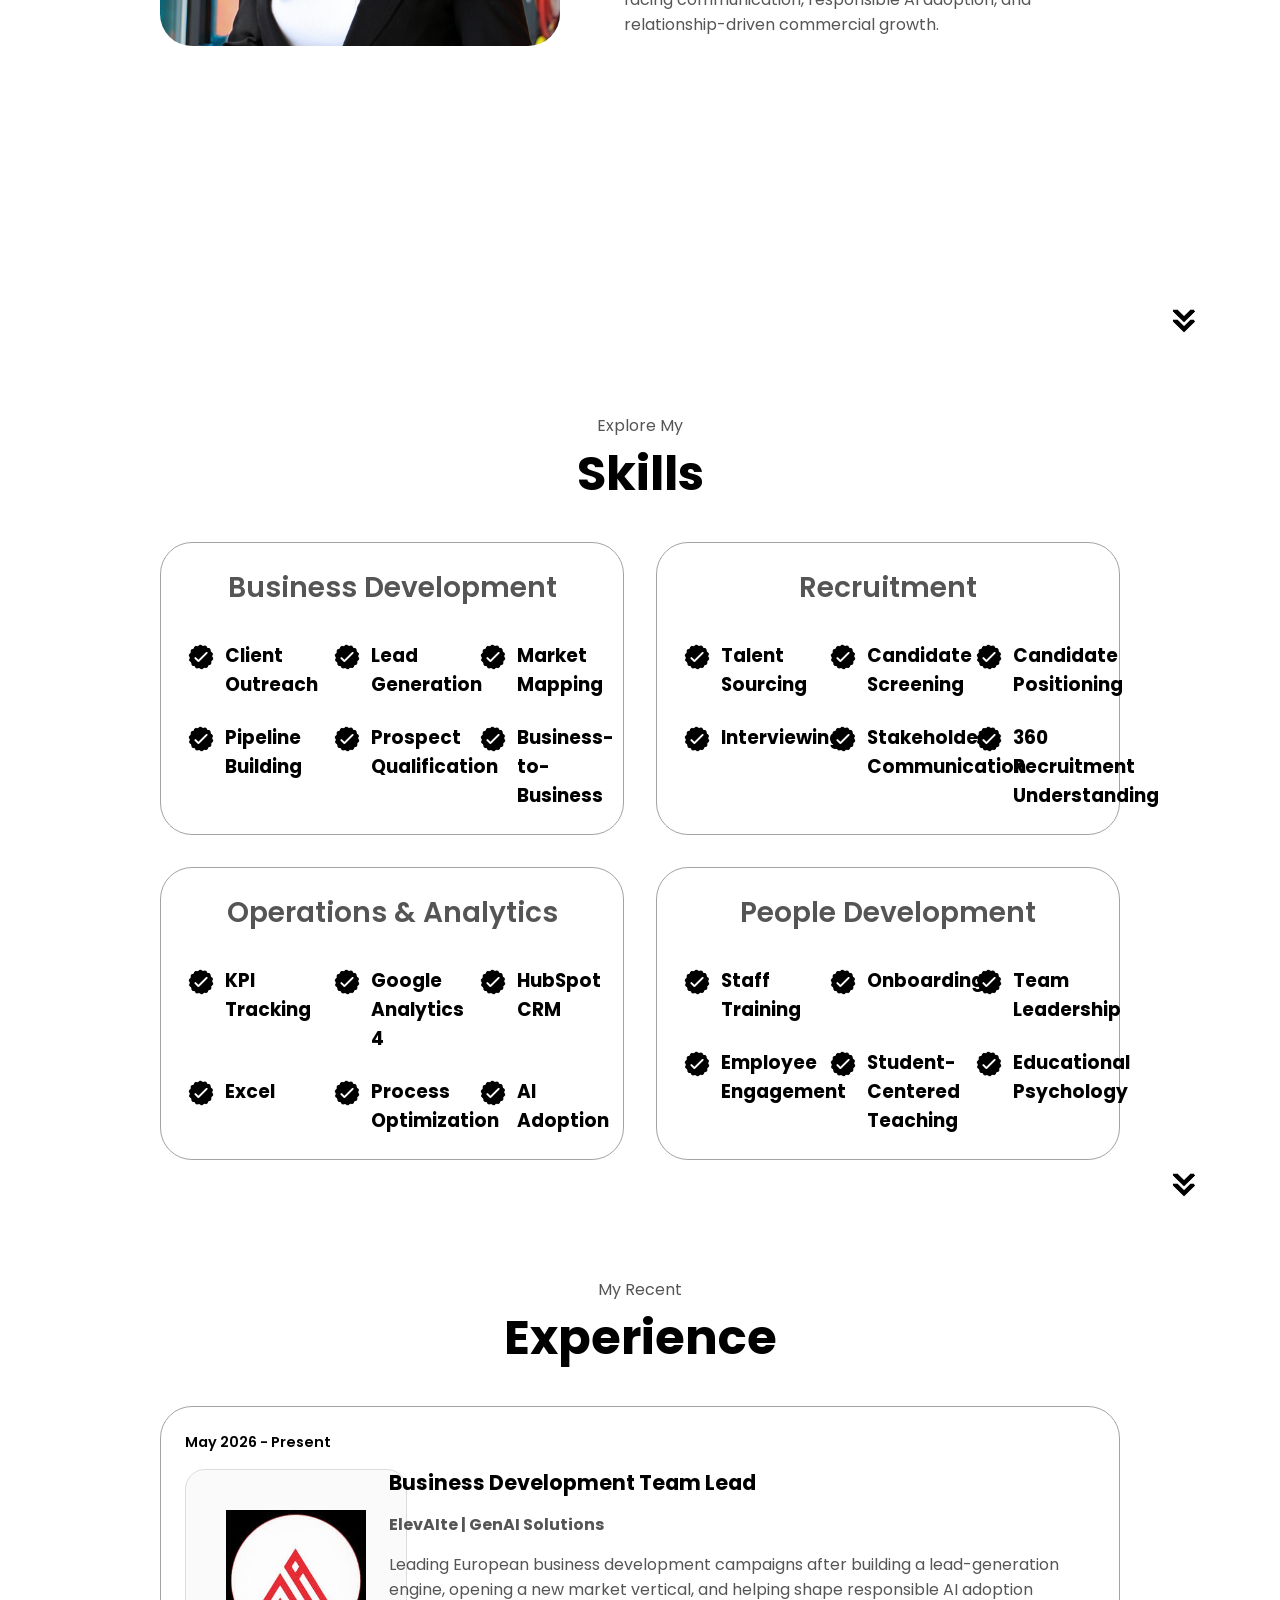
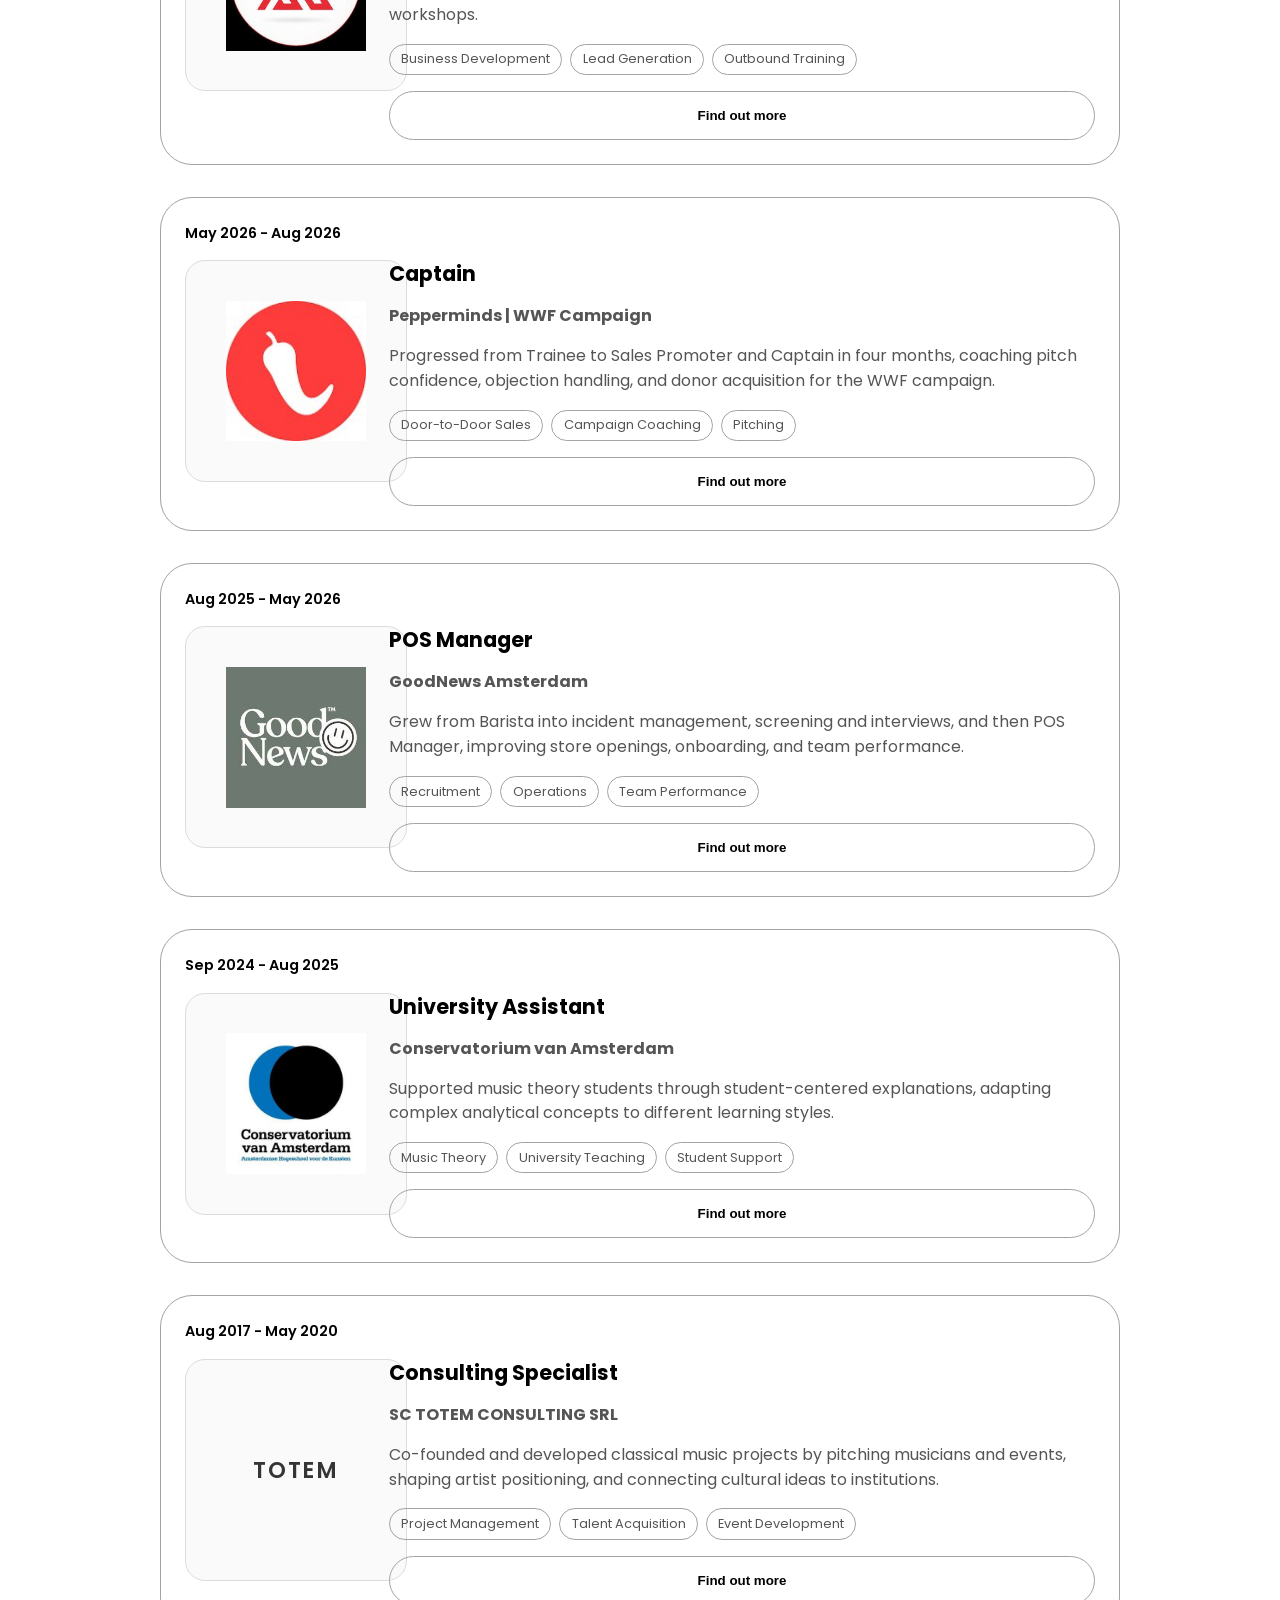
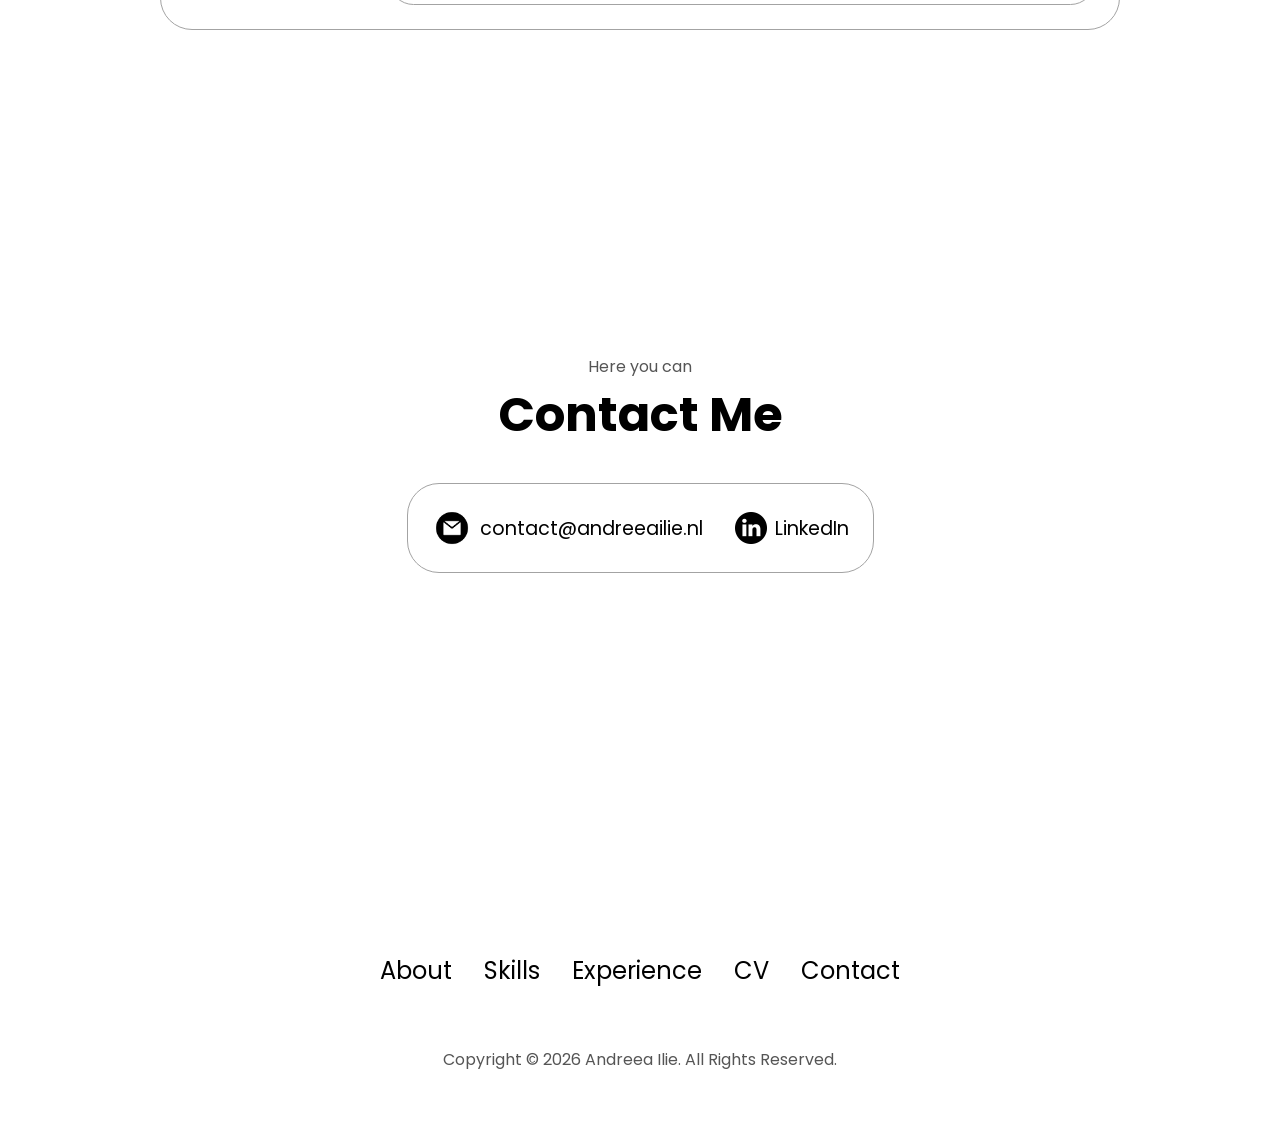
==== commit b4345e08: "Make experience cards horizontal panels" ====
--- a/index.html
+++ b/index.html
@@ -5,8 +5,8 @@
     <meta http-equiv="X-UA-Compatible" content="IE=edge" />
     <meta name="viewport" content="width=device-width, initial-scale=1.0" />
     <title>Andreea Ilie | Portfolio</title>
-    <link rel="stylesheet" href="style.css" />
-    <link rel="stylesheet" href="mediaqueries.css" />
+    <link rel="stylesheet" href="style.css?v=20260828-experience-layout" />
+    <link rel="stylesheet" href="mediaqueries.css?v=20260828-experience-layout" />
   </head>
   <body>
     <nav id="desktop-nav">
--- a/style.css
+++ b/style.css
@@ -382,22 +382,25 @@
 }
 
 .experience-grid {
-  grid-template-columns: repeat(2, minmax(0, 1fr));
+  grid-template-columns: minmax(0, 1fr);
 }
 
 .role-card {
-  display: flex;
+  display: grid;
   width: auto;
-  flex-direction: column;
-  align-items: stretch;
-  justify-content: space-between;
-  gap: 1rem;
+  grid-template-columns: 180px minmax(0, 1fr);
+  gap: 1rem 1.5rem;
+  align-items: start;
   text-align: left;
+}
+
+.role-card > :not(.role-date):not(.role-logo-wrap) {
+  grid-column: 2;
 }
 
 .role-card h2 {
   color: black;
-  font-size: 1.15rem;
+  font-size: 1.3rem;
   line-height: 1.3;
 }
 
@@ -412,19 +415,23 @@
 
 .role-logo-wrap {
   align-items: center;
+  align-self: start;
+  aspect-ratio: 1 / 1;
   background: rgb(250, 250, 250);
   border: rgb(220, 220, 220) 0.1rem solid;
   border-radius: 1.25rem;
   display: flex;
+  grid-column: 1;
+  grid-row: 2 / span 5;
   justify-content: center;
   margin-bottom: 0.25rem;
-  min-height: 140px;
   padding: 1.25rem;
+  width: 100%;
 }
 
 .role-logo {
-  max-height: 92px;
-  max-width: 190px;
+  max-height: 78%;
+  max-width: 78%;
   object-fit: contain;
 }
 
@@ -439,6 +446,7 @@
   color: black;
   font-size: 0.9rem;
   font-weight: 600;
+  grid-column: 1 / -1;
 }
 
 .tag-list {
--- a/mediaqueries.css
+++ b/mediaqueries.css
@@ -48,6 +48,12 @@
   .skill-grid,
   .experience-grid {
     grid-template-columns: repeat(2, minmax(0, 1fr));
+  }
+  .experience-grid {
+    grid-template-columns: 1fr;
+  }
+  .role-card {
+    grid-template-columns: 150px minmax(0, 1fr);
   }
 }
 
@@ -110,10 +116,17 @@
     grid-template-columns: 1fr;
   }
   .role-card {
+    grid-template-columns: 1fr;
     text-align: left;
   }
+  .role-card > :not(.role-date):not(.role-logo-wrap),
+  .role-date,
   .role-logo-wrap {
-    min-height: 120px;
+    grid-column: 1;
+  }
+  .role-logo-wrap {
+    grid-row: auto;
+    max-width: 170px;
   }
   .article-container {
     grid-template-columns: 1fr;
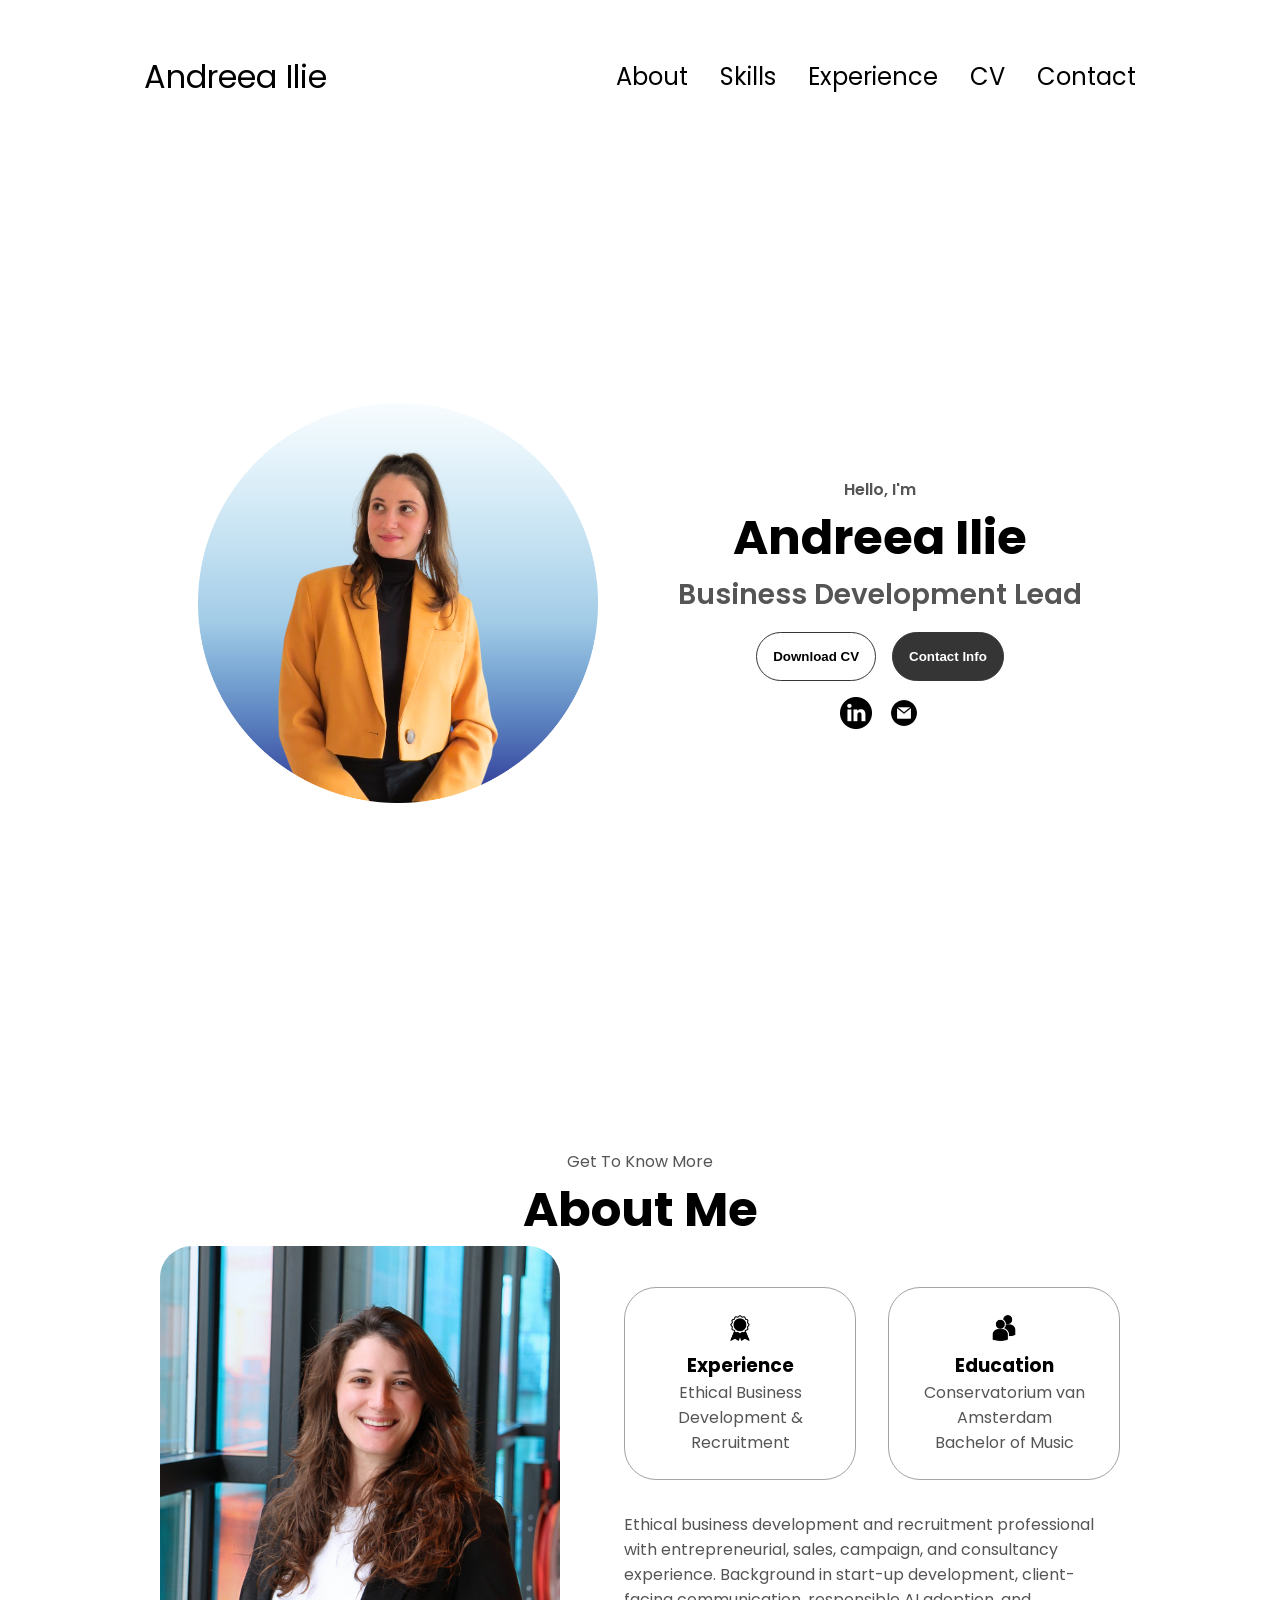
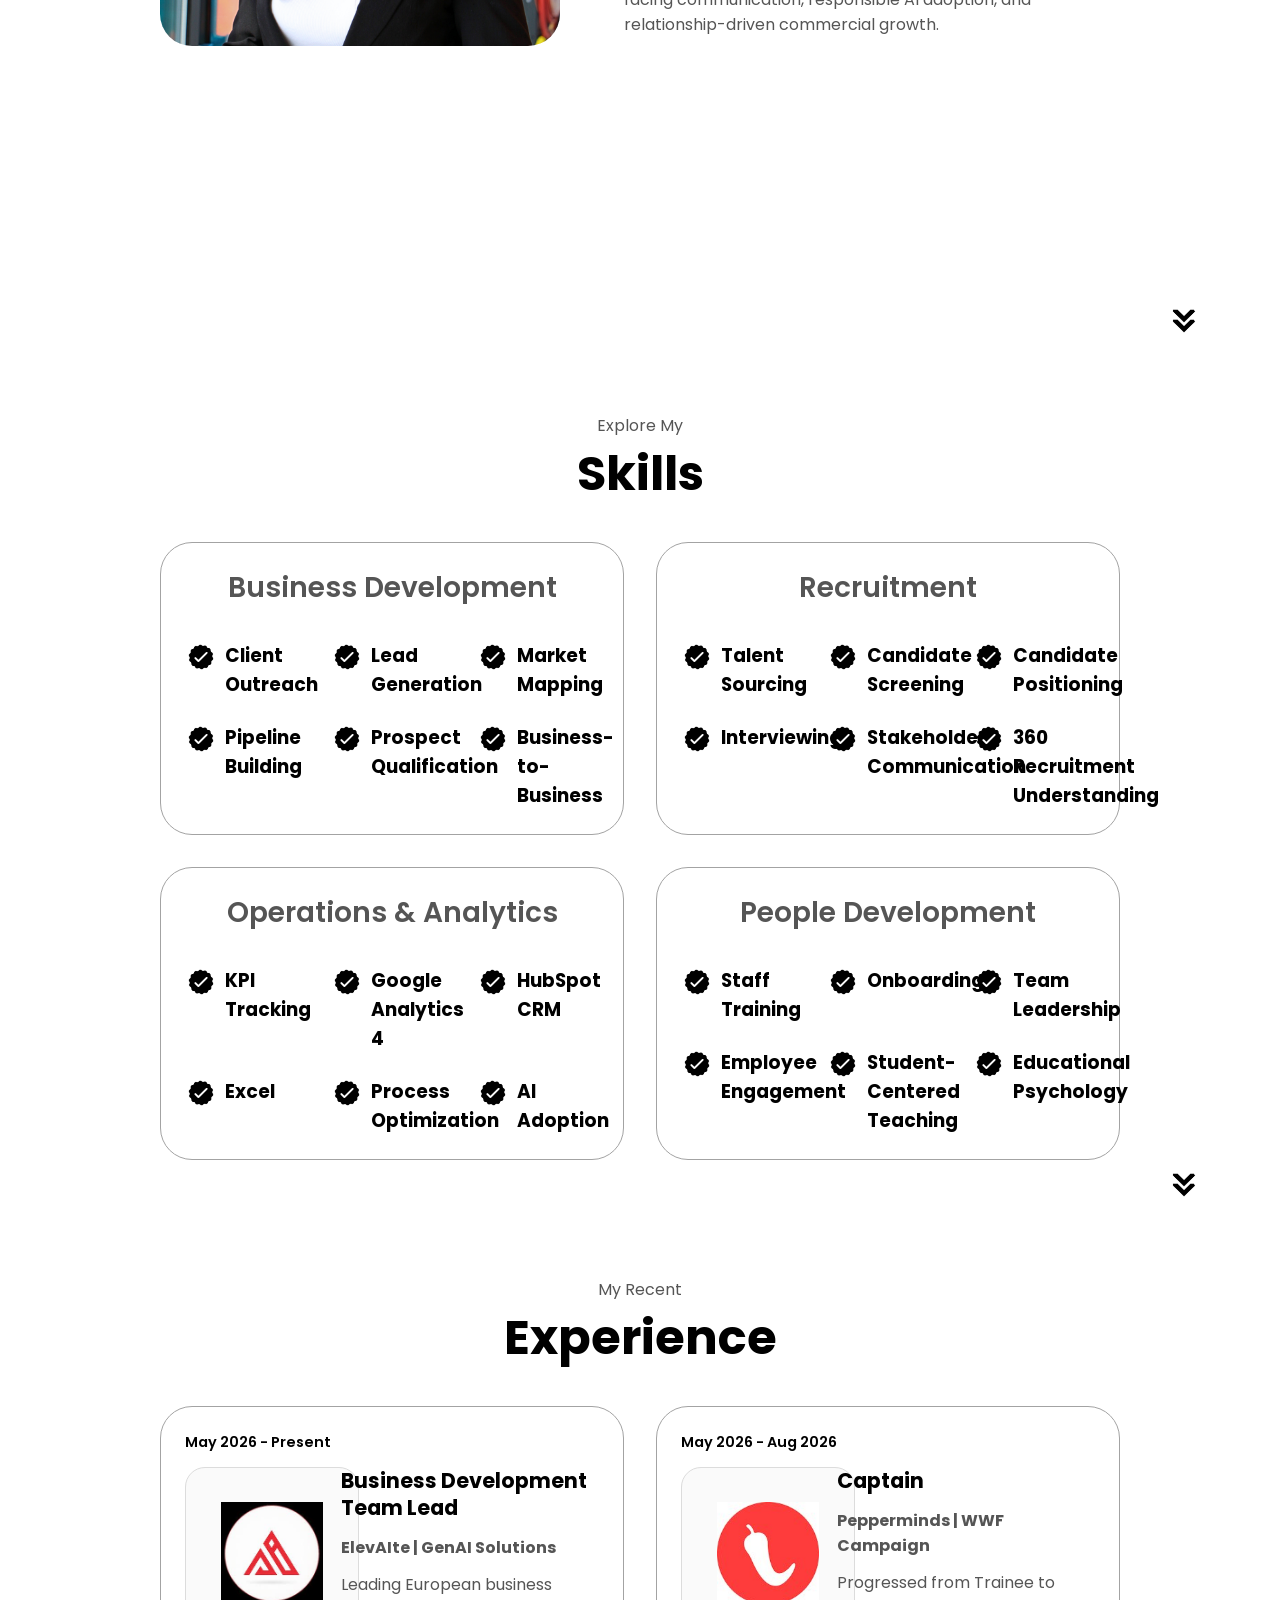
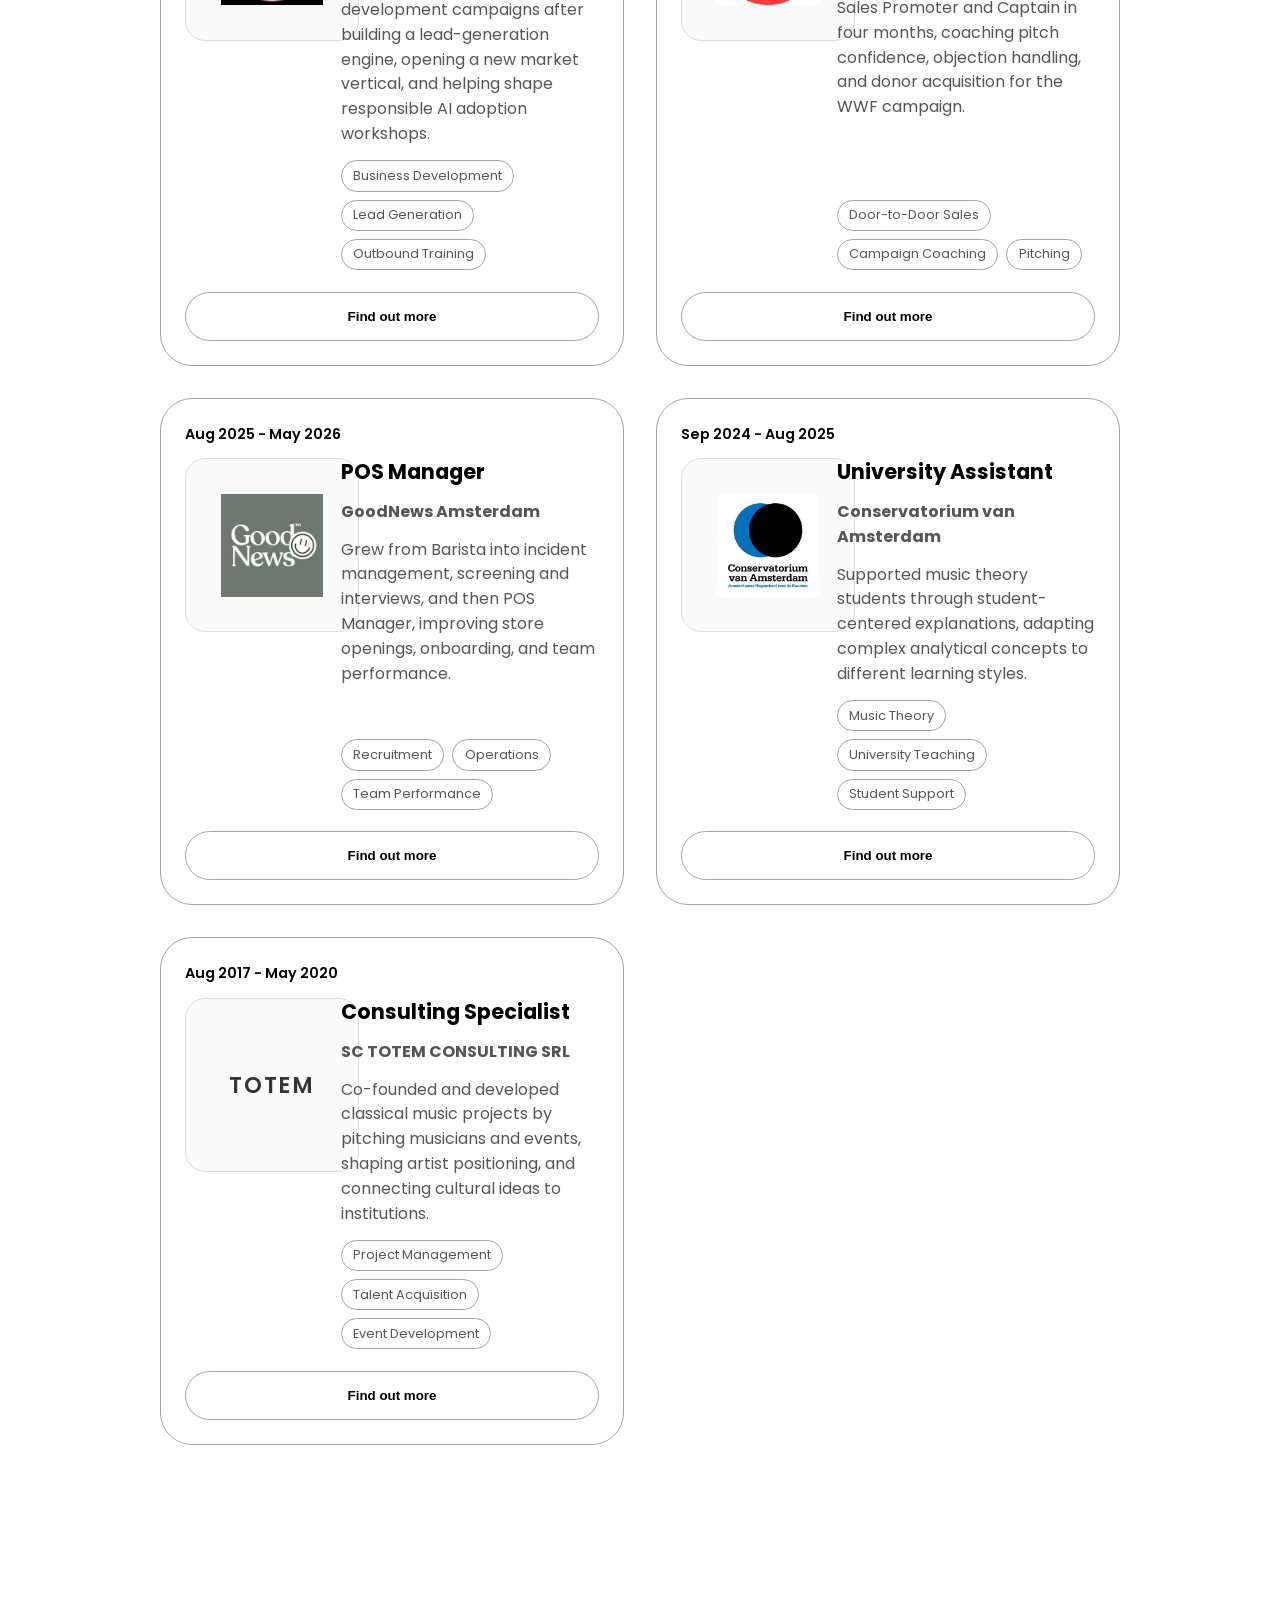
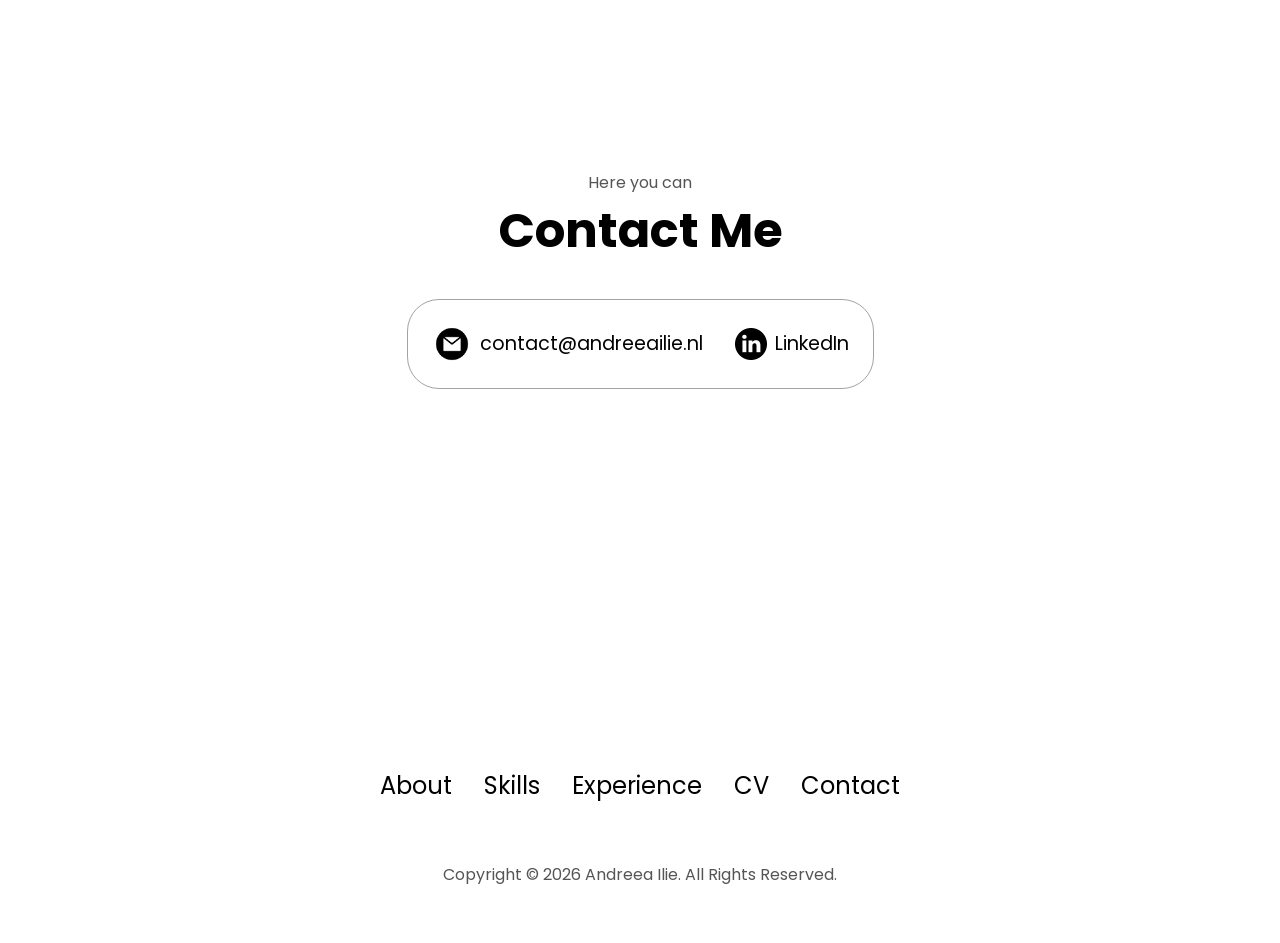
==== commit b7963429: "Refine experience card spacing" ====
--- a/index.html
+++ b/index.html
@@ -5,8 +5,8 @@
     <meta http-equiv="X-UA-Compatible" content="IE=edge" />
     <meta name="viewport" content="width=device-width, initial-scale=1.0" />
     <title>Andreea Ilie | Portfolio</title>
-    <link rel="stylesheet" href="style.css?v=20260828-experience-layout" />
-    <link rel="stylesheet" href="mediaqueries.css?v=20260828-experience-layout" />
+    <link rel="stylesheet" href="style.css?v=20260828-experience-cards" />
+    <link rel="stylesheet" href="mediaqueries.css?v=20260828-experience-cards" />
   </head>
   <body>
     <nav id="desktop-nav">
--- a/style.css
+++ b/style.css
@@ -382,35 +382,46 @@
 }
 
 .experience-grid {
-  grid-template-columns: minmax(0, 1fr);
+  grid-template-columns: repeat(2, minmax(0, 1fr));
 }
 
 .role-card {
   display: grid;
   width: auto;
-  grid-template-columns: 180px minmax(0, 1fr);
-  gap: 1rem 1.5rem;
+  grid-template-areas:
+    "date date"
+    "logo title"
+    "logo company"
+    "logo body"
+    "logo tags"
+    "button button";
+  grid-template-columns: 132px minmax(0, 1fr);
+  grid-template-rows: auto auto auto 1fr auto auto;
+  gap: 0.85rem 1.5rem;
   align-items: start;
+  min-height: 330px;
   text-align: left;
-}
-
-.role-card > :not(.role-date):not(.role-logo-wrap) {
-  grid-column: 2;
 }
 
 .role-card h2 {
   color: black;
   font-size: 1.3rem;
+  grid-area: title;
   line-height: 1.3;
 }
 
 .role-card h3 {
   color: rgb(85, 85, 85);
   font-size: 1rem;
+  grid-area: company;
 }
 
 .role-card p {
   line-height: 1.55;
+}
+
+.role-card > p:not(.role-date) {
+  grid-area: body;
 }
 
 .role-logo-wrap {
@@ -421,8 +432,7 @@
   border: rgb(220, 220, 220) 0.1rem solid;
   border-radius: 1.25rem;
   display: flex;
-  grid-column: 1;
-  grid-row: 2 / span 5;
+  grid-area: logo;
   justify-content: center;
   margin-bottom: 0.25rem;
   padding: 1.25rem;
@@ -446,13 +456,21 @@
   color: black;
   font-size: 0.9rem;
   font-weight: 600;
-  grid-column: 1 / -1;
+  grid-area: date;
 }
 
 .tag-list {
   display: flex;
   flex-wrap: wrap;
+  grid-area: tags;
   gap: 0.5rem;
+}
+
+.role-card .project-btn {
+  align-self: end;
+  grid-area: button;
+  margin-top: 0.5rem;
+  width: 100%;
 }
 
 .tag-list span {
--- a/mediaqueries.css
+++ b/mediaqueries.css
@@ -49,11 +49,19 @@
   .experience-grid {
     grid-template-columns: repeat(2, minmax(0, 1fr));
   }
+  .role-card {
+    grid-template-columns: 116px minmax(0, 1fr);
+    min-height: 350px;
+  }
+}
+
+@media screen and (max-width: 900px) {
   .experience-grid {
     grid-template-columns: 1fr;
   }
   .role-card {
-    grid-template-columns: 150px minmax(0, 1fr);
+    grid-template-columns: 140px minmax(0, 1fr);
+    min-height: 300px;
   }
 }
 
@@ -116,16 +124,18 @@
     grid-template-columns: 1fr;
   }
   .role-card {
+    grid-template-areas:
+      "date"
+      "logo"
+      "title"
+      "company"
+      "body"
+      "tags"
+      "button";
     grid-template-columns: 1fr;
     text-align: left;
   }
-  .role-card > :not(.role-date):not(.role-logo-wrap),
-  .role-date,
   .role-logo-wrap {
-    grid-column: 1;
-  }
-  .role-logo-wrap {
-    grid-row: auto;
     max-width: 170px;
   }
   .article-container {
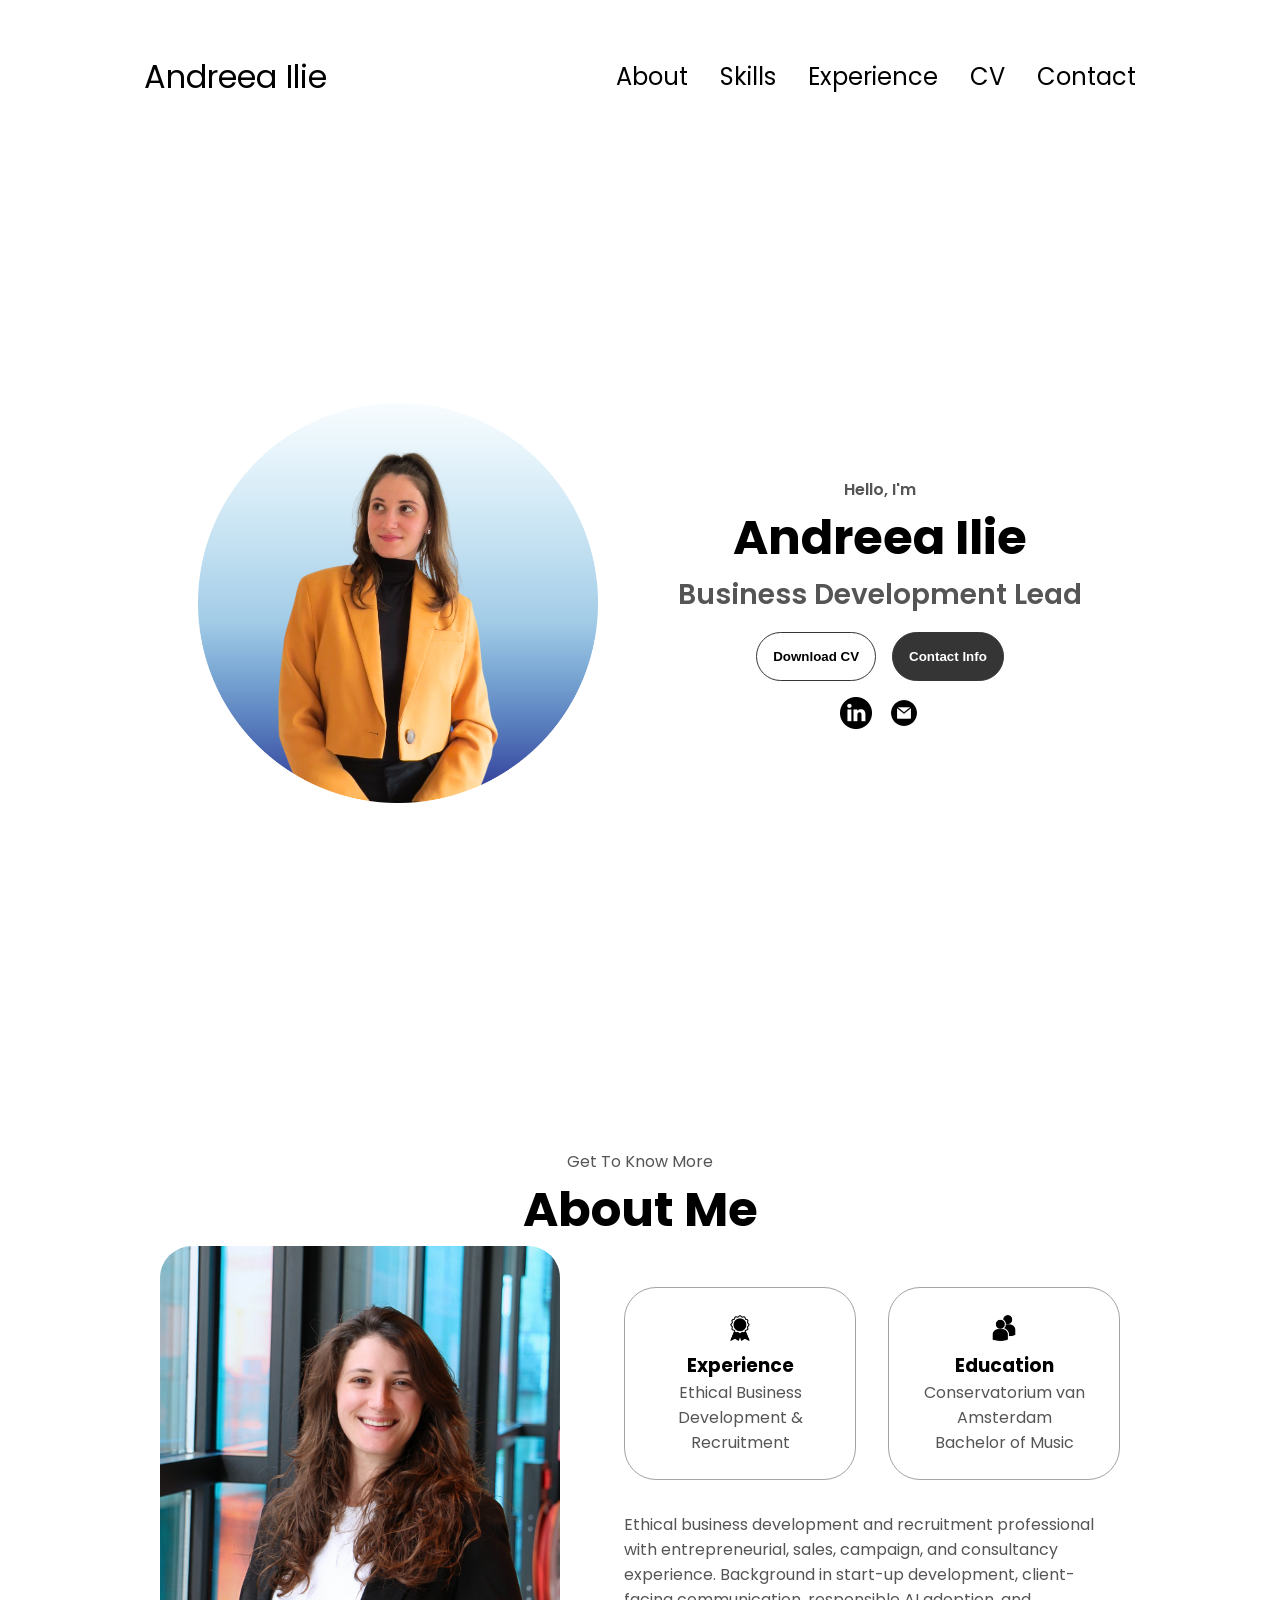
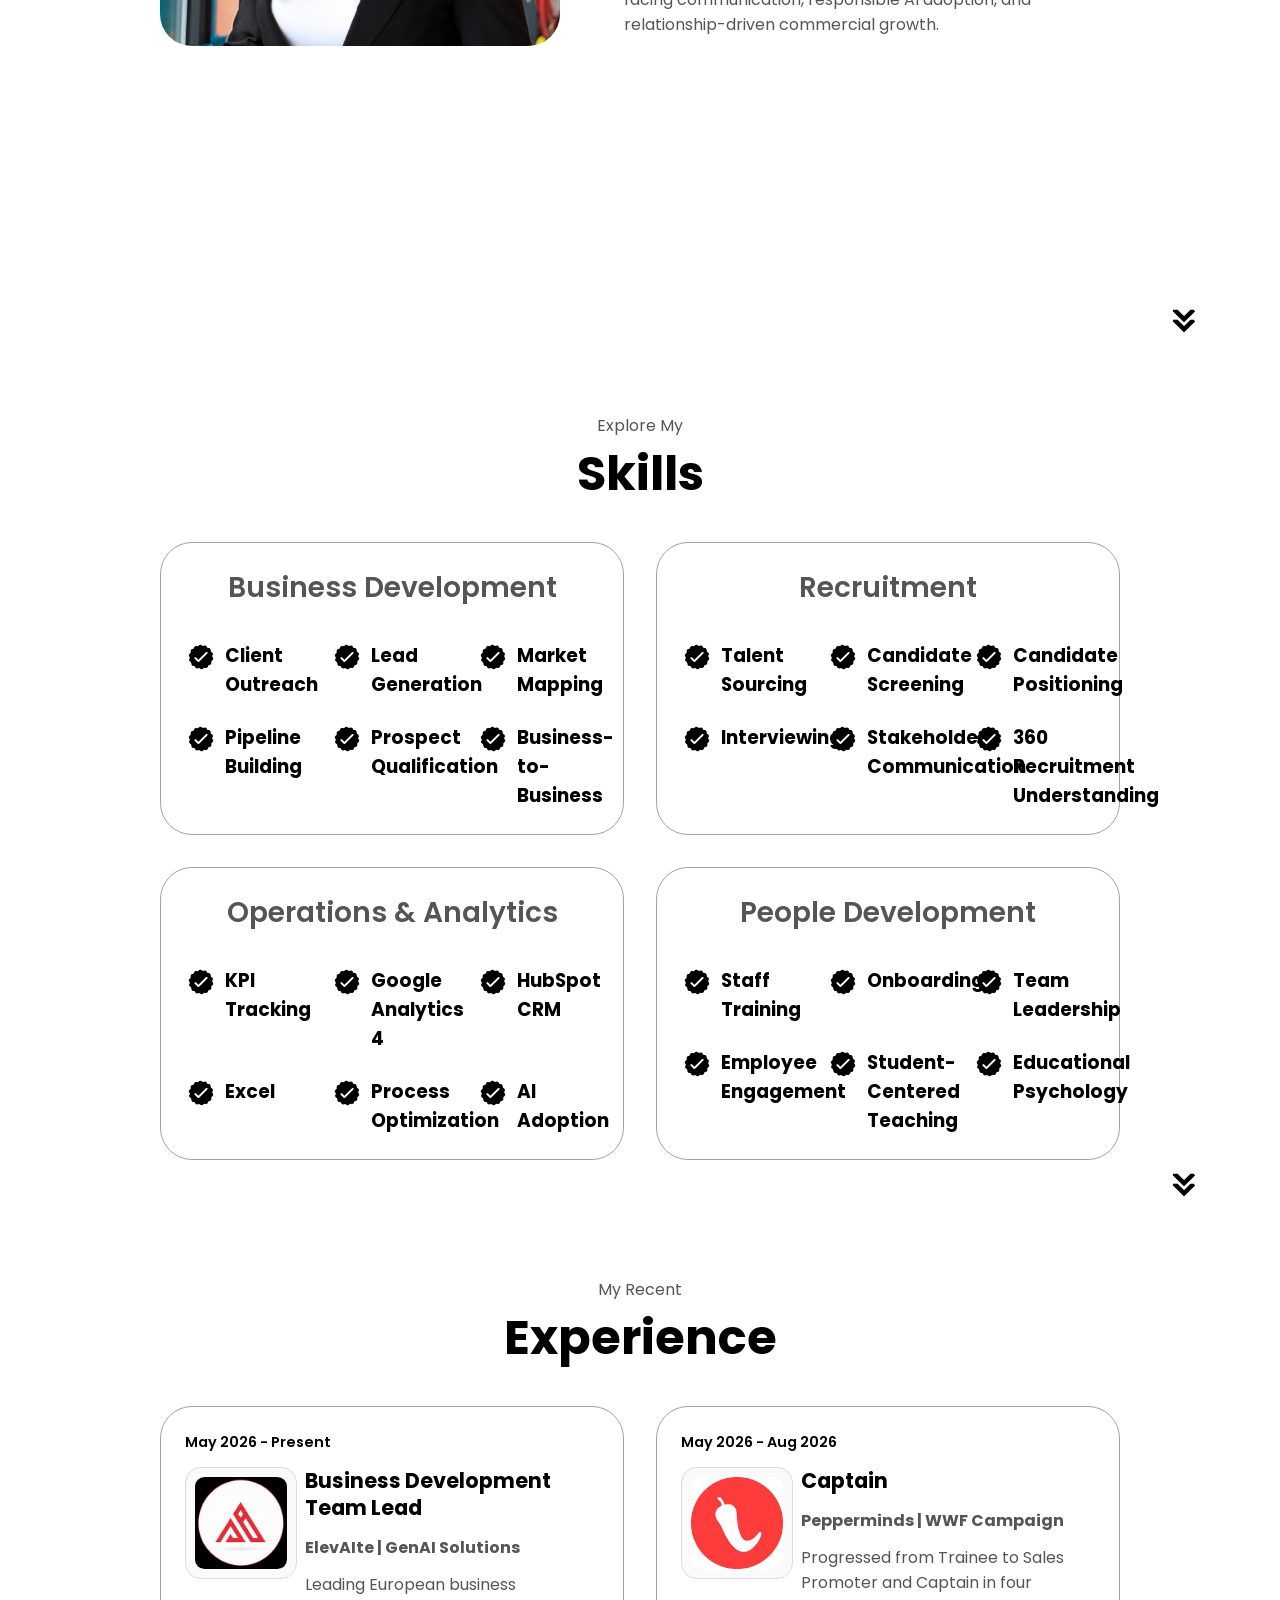
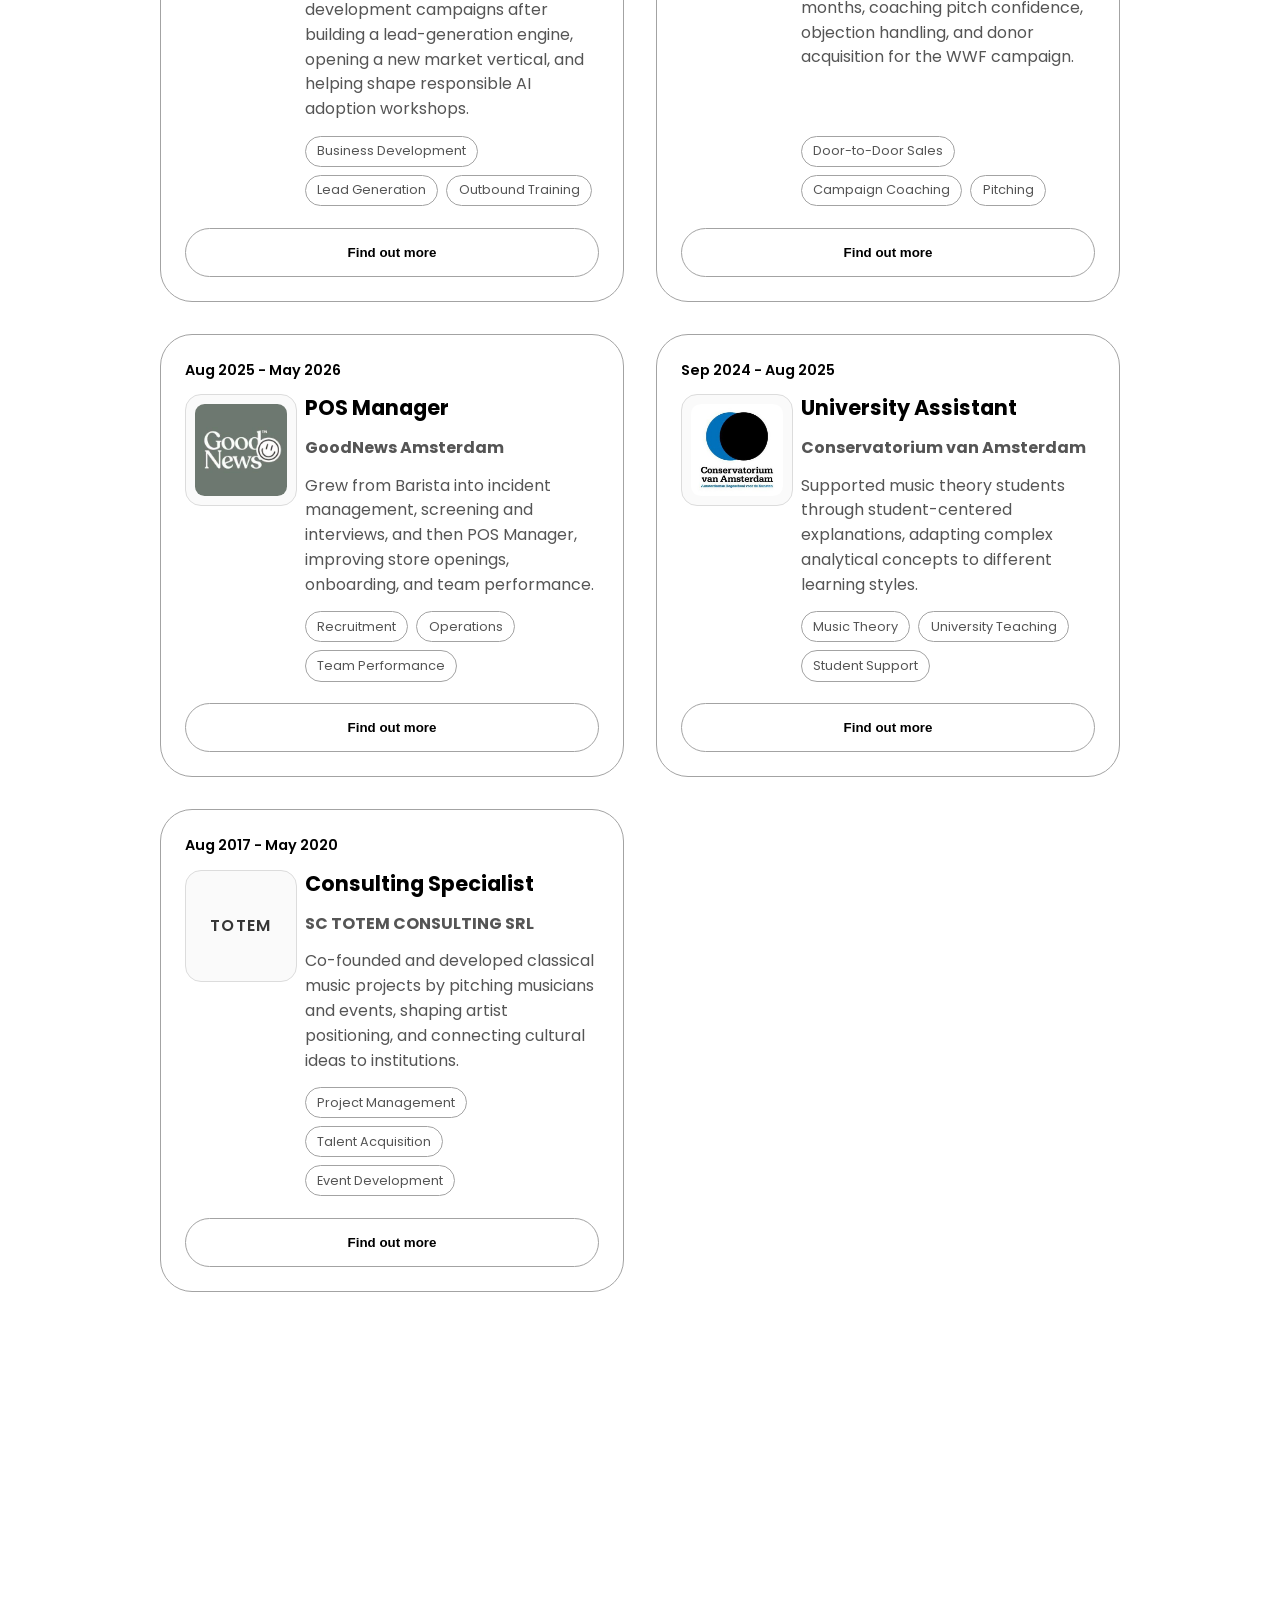
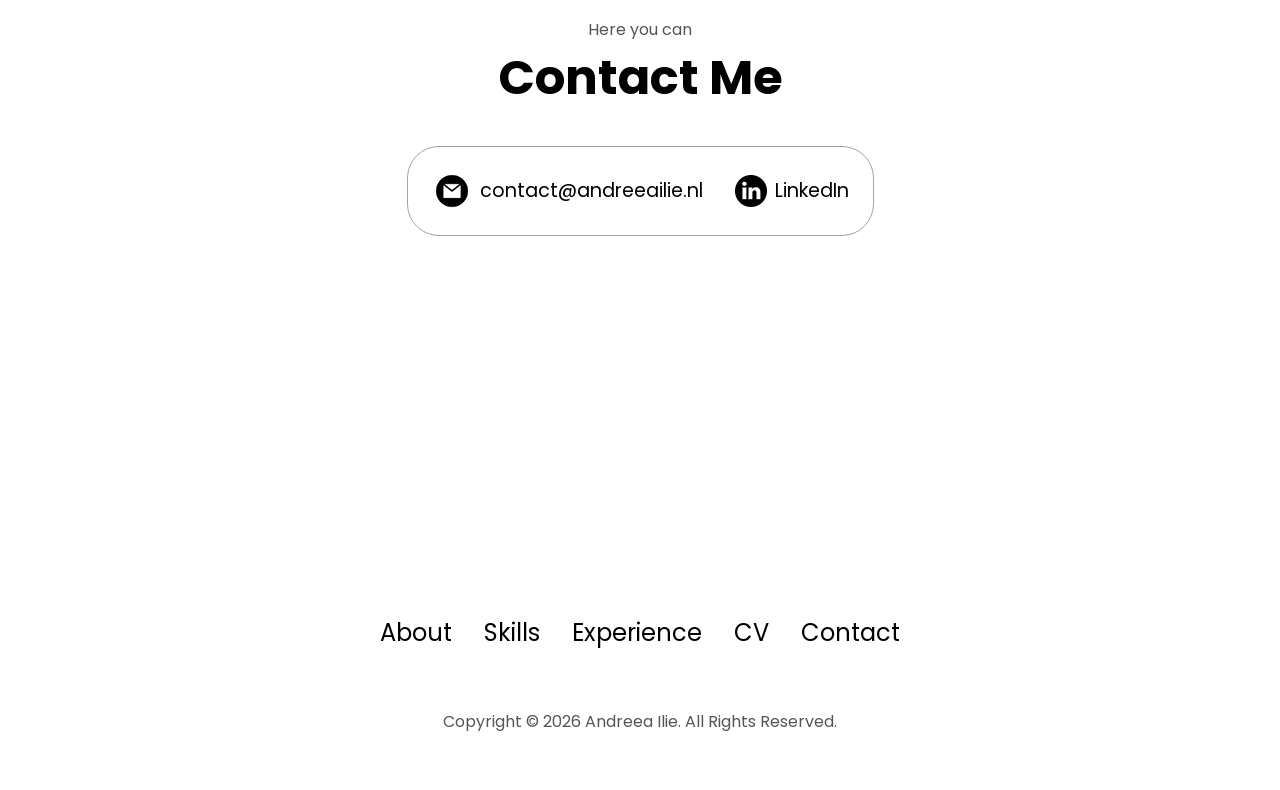
==== commit 996bfc0b: "Tighten experience logo panels" ====
--- a/index.html
+++ b/index.html
@@ -5,8 +5,8 @@
     <meta http-equiv="X-UA-Compatible" content="IE=edge" />
     <meta name="viewport" content="width=device-width, initial-scale=1.0" />
     <title>Andreea Ilie | Portfolio</title>
-    <link rel="stylesheet" href="style.css?v=20260828-experience-cards" />
-    <link rel="stylesheet" href="mediaqueries.css?v=20260828-experience-cards" />
+    <link rel="stylesheet" href="style.css?v=20260828-logo-fit" />
+    <link rel="stylesheet" href="mediaqueries.css?v=20260828-logo-fit" />
   </head>
   <body>
     <nav id="desktop-nav">
--- a/style.css
+++ b/style.css
@@ -395,9 +395,9 @@
     "logo body"
     "logo tags"
     "button button";
-  grid-template-columns: 132px minmax(0, 1fr);
+  grid-template-columns: 92px minmax(0, 1fr);
   grid-template-rows: auto auto auto 1fr auto auto;
-  gap: 0.85rem 1.5rem;
+  gap: 0.85rem 1.75rem;
   align-items: start;
   min-height: 330px;
   text-align: left;
@@ -430,24 +430,28 @@
   aspect-ratio: 1 / 1;
   background: rgb(250, 250, 250);
   border: rgb(220, 220, 220) 0.1rem solid;
-  border-radius: 1.25rem;
+  border-radius: 1rem;
   display: flex;
   grid-area: logo;
   justify-content: center;
   margin-bottom: 0.25rem;
-  padding: 1.25rem;
+  padding: 0.55rem;
   width: 100%;
 }
 
 .role-logo {
-  max-height: 78%;
-  max-width: 78%;
+  border-radius: 0.6rem;
+  display: block;
+  height: 100%;
+  max-height: 100%;
+  max-width: 100%;
   object-fit: contain;
+  width: 100%;
 }
 
 .role-logo-text {
   color: rgb(53, 53, 53);
-  font-size: 1.4rem;
+  font-size: 1rem;
   font-weight: 600;
   letter-spacing: 0.08em;
 }
--- a/mediaqueries.css
+++ b/mediaqueries.css
@@ -50,7 +50,7 @@
     grid-template-columns: repeat(2, minmax(0, 1fr));
   }
   .role-card {
-    grid-template-columns: 116px minmax(0, 1fr);
+    grid-template-columns: 84px minmax(0, 1fr);
     min-height: 350px;
   }
 }
@@ -60,7 +60,7 @@
     grid-template-columns: 1fr;
   }
   .role-card {
-    grid-template-columns: 140px minmax(0, 1fr);
+    grid-template-columns: 90px minmax(0, 1fr);
     min-height: 300px;
   }
 }
@@ -136,7 +136,7 @@
     text-align: left;
   }
   .role-logo-wrap {
-    max-width: 170px;
+    max-width: 92px;
   }
   .article-container {
     grid-template-columns: 1fr;
